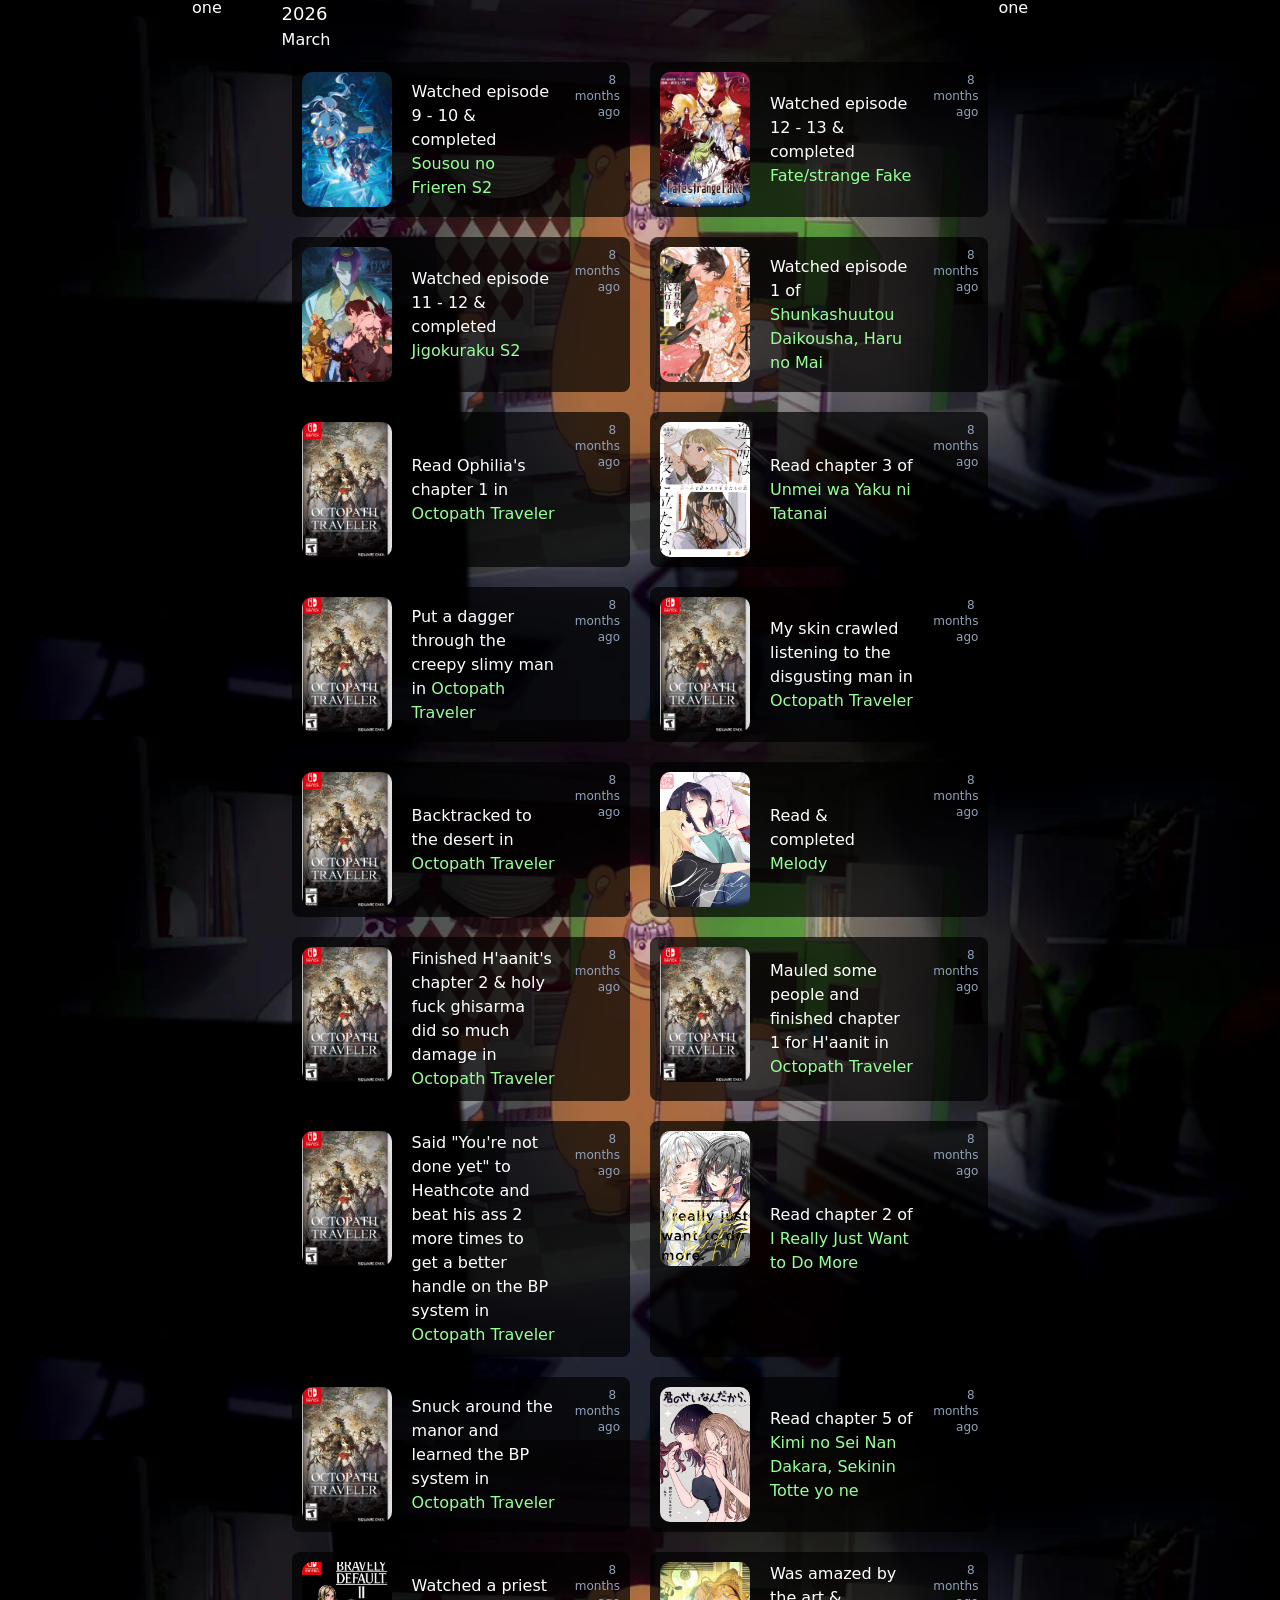
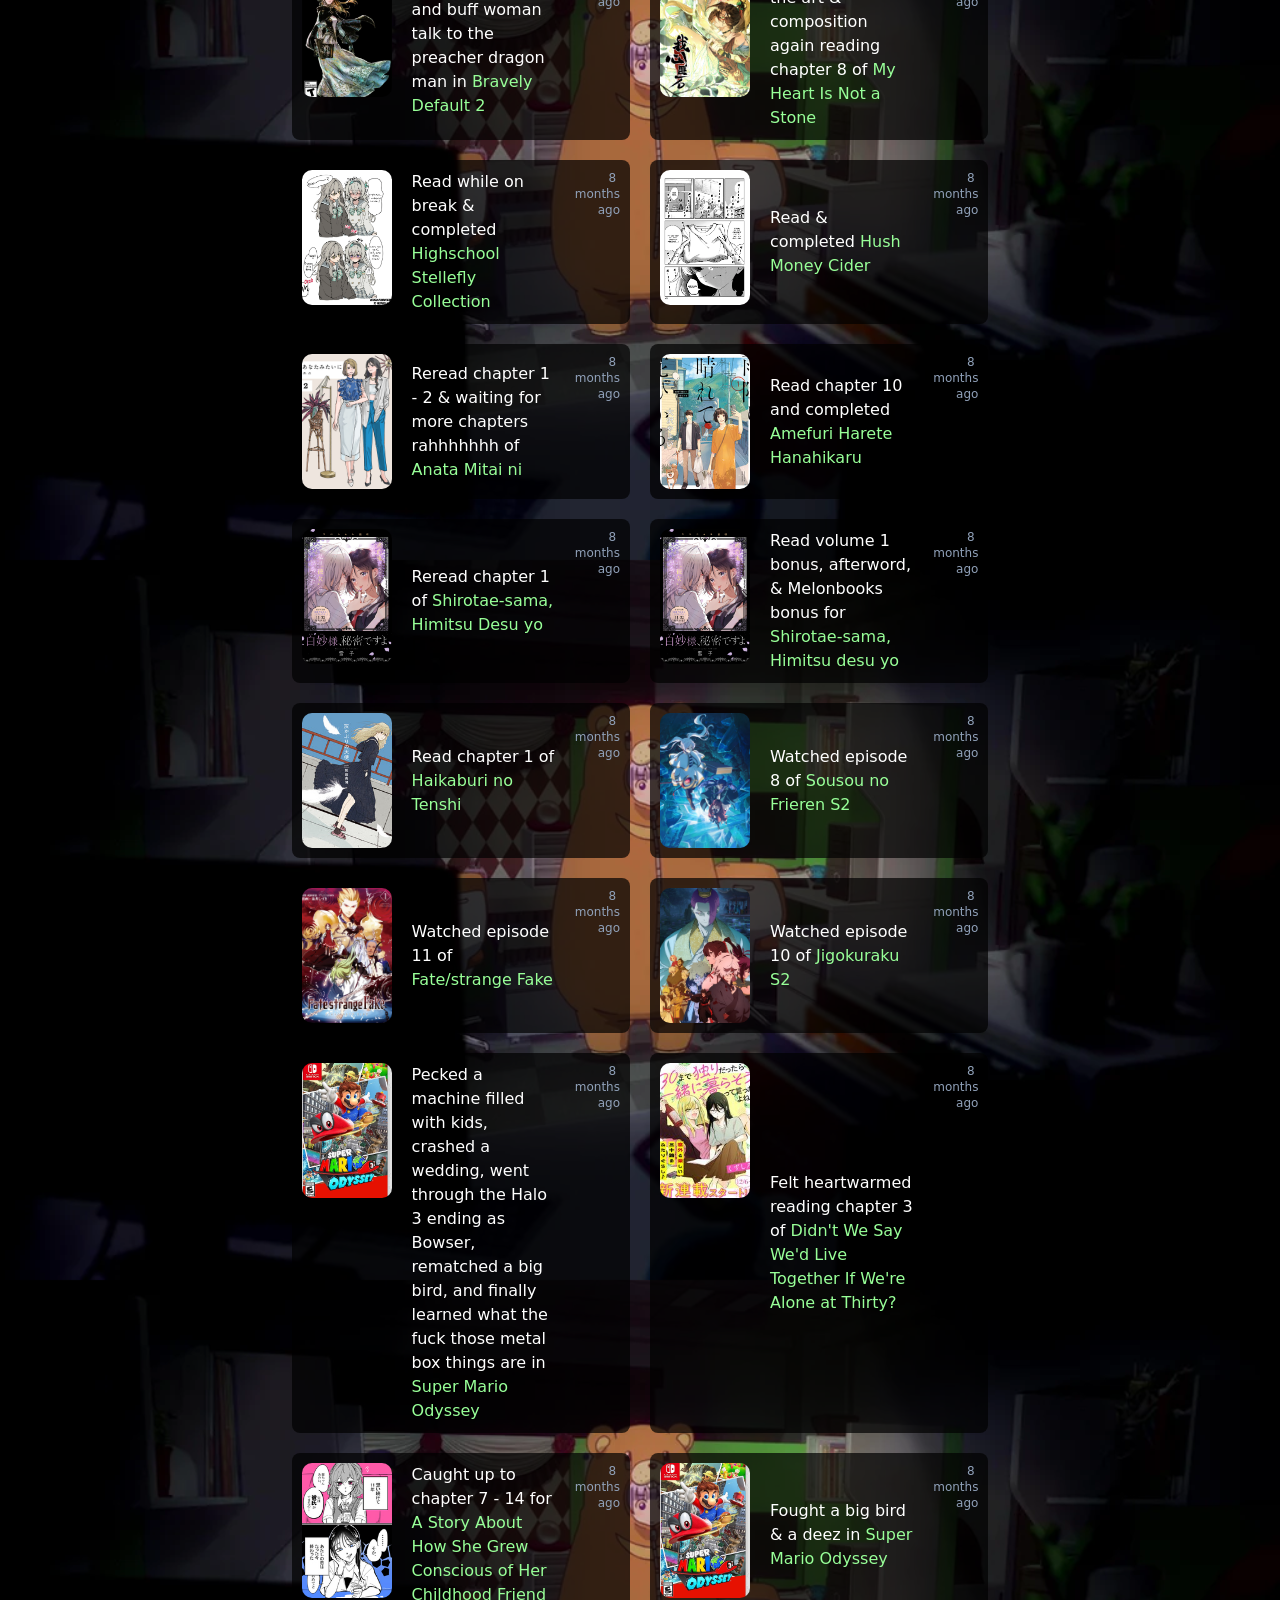
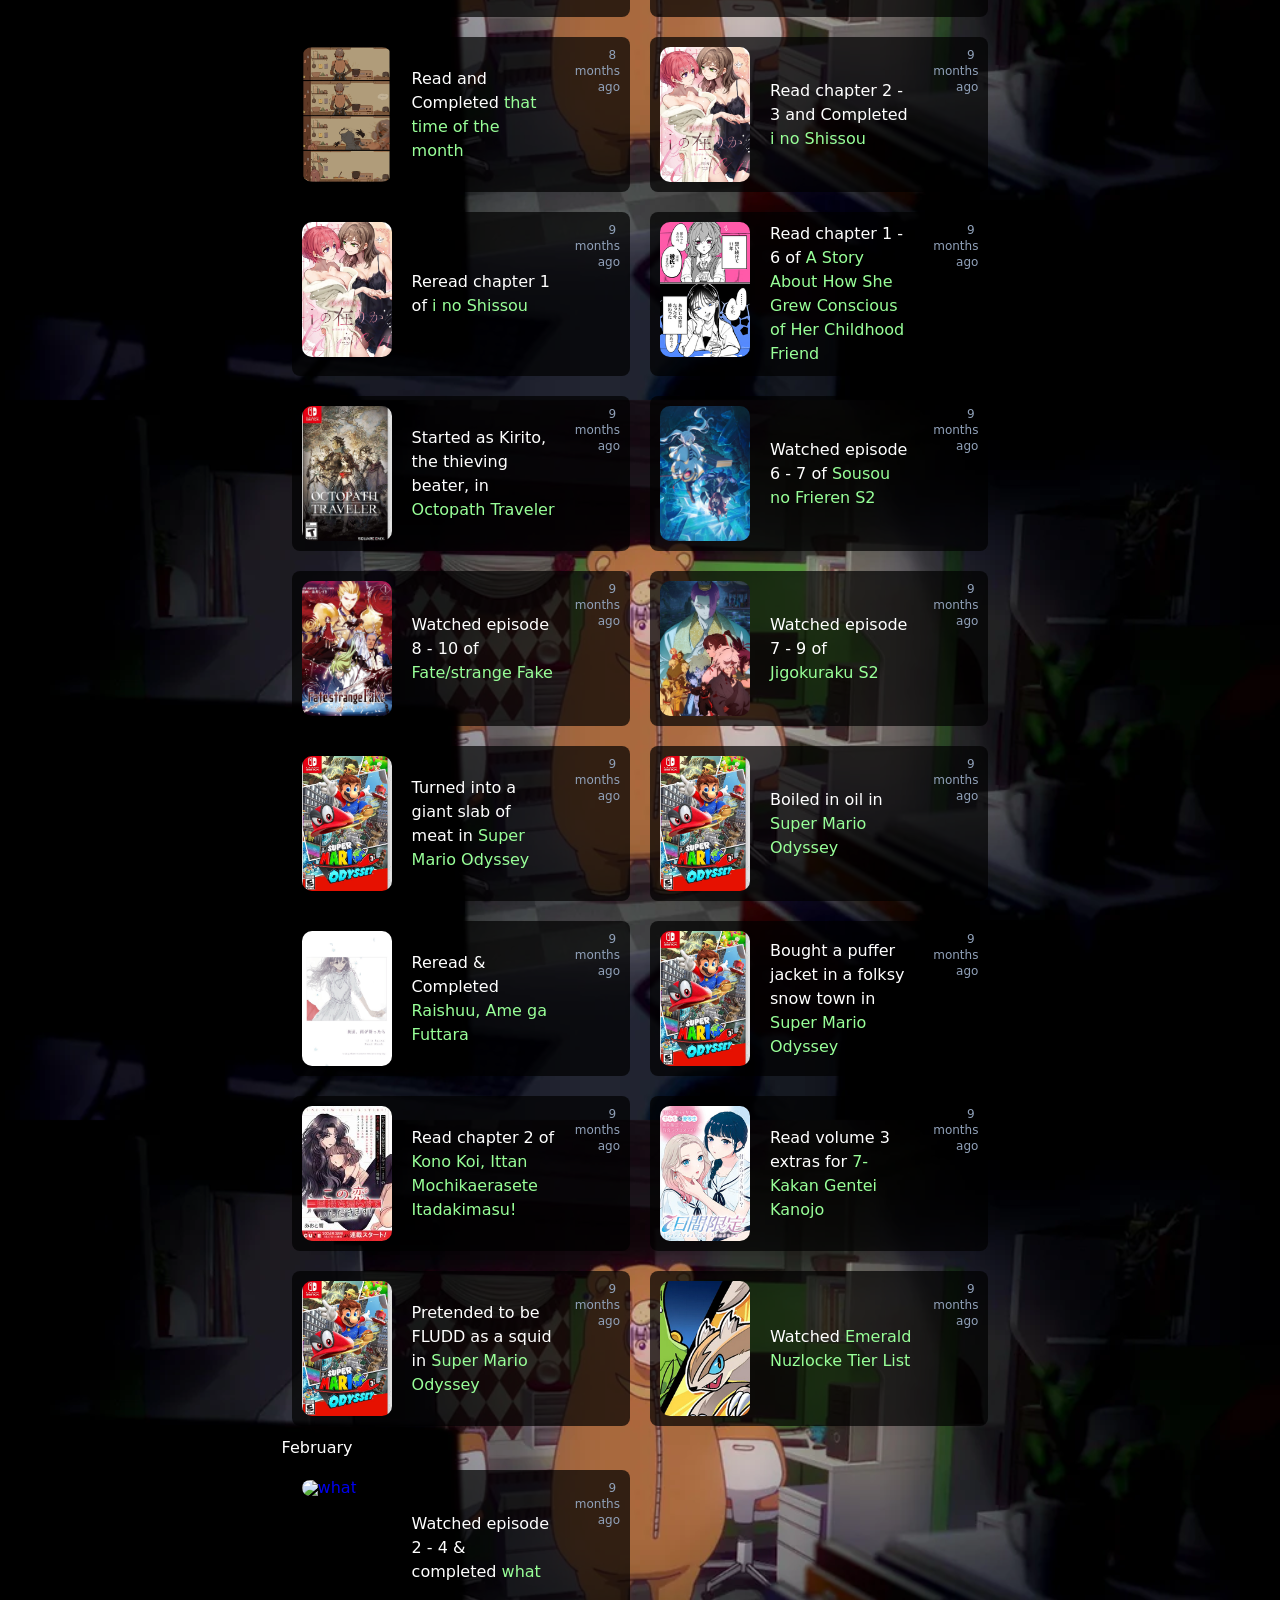
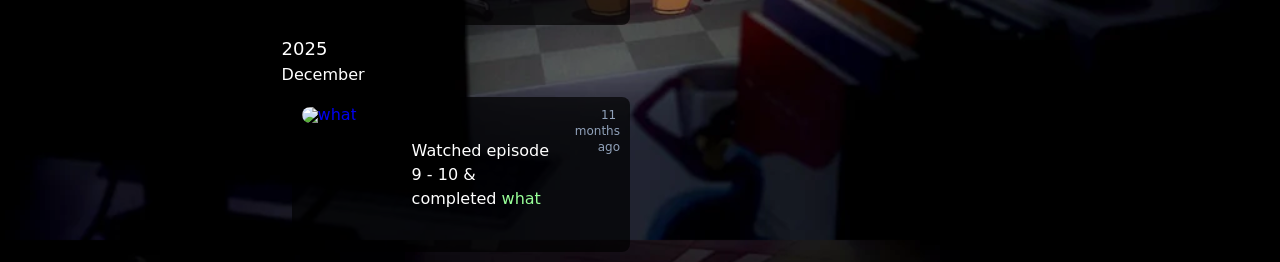
==== docs/index.html @ 353b8140 "feat: manifest data/index.json, programatically creates year & month boxes woot" ====
<!doctype html>
<html lang="en" class="scroll-smooth dark">
<head>
  <meta charset="UTF-8">
  <meta name="viewport" content="width=device-width, initial-scale=1">

  <link rel="stylesheet" href="https://cdnjs.cloudflare.com/ajax/libs/font-awesome/6.7.2/css/all.min.css">
  <link rel="preconnect" href="https://fonts.googleapis.com">
  <link rel="preconnect" href="https://fonts.gstatic.com" crossorigin>
  <link href="https://fonts.googleapis.com/css2?family=Inter:ital,opsz,wght@0,14..32,100..900;1,14..32,100..900&display=swap" rel="stylesheet">

  <!-- custom stylesheets -->
  <link rel="stylesheet" href="css/reset.css">
  <link rel="stylesheet" href="css/wind.css">

  <title>Media Activity</title>
  <link rel="icon" type="image/svg+xml" href="./assets/favico.svg">
</head>

<body class="w-full h-screen dark:bg-black dark:text-white">

  <!-- main app -->
  <div id="app" class="flex justify-center items-start mx-15pct">
    <div class="flex-1">
      one
    </div>

    <div id="activity" class="flex-8">
      <!-- <div id="2026-box"> -->
      <!--   <h1 class="text-lg">2026</h1> -->
      <!-- </div> -->
    </div>

    <div class="flex-1">
      one
    </div>
  </div> 

  <!-- custom js -->
  <script type="module" src="src/main.js"></script>
</body>
</html>
---- docs/css/wind.css ----
/* Tailwind font */
html, body {
	/* font-family: Inter, sans-serif; */
	font-family: Inter var,ui-sans-serif,system-ui,-apple-system,BlinkMacSystemFont,Segoe UI,Roboto,Helvetica Neue,Arial,Noto Sans,sans-serif,Apple Color Emoji,Segoe UI Emoji,Segoe UI Symbol,Noto Color Emoji;
	/* font-family: Roboto,-apple-system,BlinkMacSystemFont,Segoe UI,Oxygen,Ubuntu,Cantarell,Fira Sans,Droid Sans,Helvetica Neue,sans-serif; */
}

:root {
	/* thumbnail dimensions */
	--thumb-width:  90px;
	--thumb-height: calc(var(--thumb-width) * 1.5);

	/* translation variables from tailwind */
	--tw-translate-x: 0;
	--tw-translate-y: 0;
	--tw-rotate: 0;
	--tw-skew-x: 0;
	--tw-skew-y: 0;
	--tw-scale-x: 1;
	--tw-scale-y: 1;
}

body {
	/* background-image: url("../assets/sandbina.jpg"); */
	background-image: url("../assets/aobear.jpg");
	background-repeat: repeat-y;
	background-size: 100% auto;
}


/* -------------------------------------------------------------------------- */
/* Light Mode                                                                 */
/* -------------------------------------------------------------------------- */

/* height */
.h-screen { height: 100vh; }
.h-full { height: 100%; }
.h-2 { height: 20%; }

/* width */
.w-full { width: 100%; }
.w-1 { width: 10%; }

/* margin */
.m-5px { margin: 5px; }
.m-10px { margin: 10px; }

.mx-15pct { margin: 0 15vw; }
.mx-20pct { margin: 0 20vw; }
.my-10px { margin: 10px 0 10px 0; }
.ml-20pct { margin-left: 20vw; }
.mr-20pct { margin-right: 20vw; }

/* border */
.border-black { border: 1px solid black; }
.border-white { border: 1px solid white; }
.border-red { border: 1px solid red; }
.rounded-5 { border-radius: 12px; }

/* text size */
.text-xs { font-size: 0.75rem; line-height: calc(1 / 0.75); }
.text-sm { font-size: 0.875rem; line-height: calc(1.25 / 0.875); }
.text-md { font-size: 1rem; line-height: calc(1.5 / 1); }
.text-lg { font-size: 1.125rem; line-height: calc(1.75 / 1.125); }

/* text color */
a.text-mint { color: #98FF98; }

/* .text-slate-300 { color: oklch(86.9% 0.022 252.894); } */
.text-slate-400 { color: oklch(70.4% 0.04 256.788); }
/* .text-slate-500 { color: oklch(55.4% 0.046 257.417); } */


.text-right { text-align: right; }

.whitespace-nowrap { white-space: nowrap; }
.whitespace-break-spaces { white-space: break-spaces; }

/* display */
.block { display: block; }

/* flexbox */
.flex { display: flex; }

.justify-center { justify-content: center; }

.items-center { align-items: center; }
.items-start { align-items: start; }

/* flex item */
.flex-1 { flex: 1 1 0% }
.flex-8 { flex: 8 1 0% }
.flex-10 { flex: 10 1 0% }
.flex-25 { flex: 25 1 0% }
.flex-15 { flex: 15 1 0%; }
.flex-70 { flex: 70 1 0%; }

.shrink-0 { flex-shrink: 0; }

/* grid */
.grid { display: grid; }
.grid-cols-1 { grid-template-columns: repeat(1, minmax(0, 1fr)); }

/* object fit */
.object-contain { object-fit: contain; }
.object-cover { object-fit: cover; }
.object-fill { object-fit: fill; }
.object-none { object-fit: none; }
.object-scale-down { object-fit: scale-down; }

/* overflow-wrap */
.wrap-anywhere { overflow-wrap: anywhere; }

/* component thumbnail */
.thumbnail {
	width:  var(--thumb-width);
	height: var(--thumb-height);
	margin: 10px;
	flex: 0 0 var(--thumb-width);
}

.thumbnail img {
	border-radius: 10px;
}


.bg-dim {
	background: rgba(0, 0, 0, 0.7);
	border-radius: 8px;
}


/* -------------------------------------------------------------------------- */
/* Dark Mode                                                                  */
/* -------------------------------------------------------------------------- */

/* background */
.dark\:bg-black { background-color: black; }
.dark\:bg-gray { background-color: gray; }

.dark\:text-white { color: white; }
.dark\:text-mint { color: #98FF98; }


/* gradients */
:root {
	--gradient-from: transparent;
	--gradient-via:  transparent;
	--gradient-to:   transparent;
}

.gradient-r  { background-image: linear-gradient(to right, var(--gradient-from), var(--gradient-via), var(--gradient-to)); }
.gradient-br { background-image: linear-gradient(to bottom right, var(--gradient-from), var(--gradient-via), var(--gradient-to)); }
.gradient-tr { background-image: linear-gradient(to top right, var(--gradient-from), var(--gradient-via), var(--gradient-to)); }
.gradient-l  { background-image: linear-gradient(to left, var(--gradient-from), var(--gradient-via), var(--gradient-to)); }
.gradient-bl { background-image: linear-gradient(to bottom left, var(--gradient-from), var(--gradient-via), var(--gradient-to)); }
.gradient-tl { background-image: linear-gradient(to top left, var(--gradient-from), var(--gradient-via), var(--gradient-to)); }

.gradient-primary   { --gradient-from: #3b82f6; }
.gradient-secondary { --gradient-via:  #7928ca; }
.gradient-accent    { --gradient-to:   #79ffe1; }



.overlay {
	position: absolute;
	inset: 0;
	background: rgba(0,0,0,0.5);
}


:root {

}

.hover\:-translate-y-1:hover {
	--tw-translate-y: -0.5rem;
	transform: translate(
		var(--tw-translate-x),
		var(--tw-translate-y)
	)
	rotate(
		var(--tw-rotate)
	)
	skewX(
		var(--tw-skew-x)
	)
	skewY(
		var(--tw-skew-y)
	)
	scaleX(
		var(--tw-scale-x)
	)
	scaleY(
		var(--tw-scale-y)
	);
}

.duration-200 {
	transition-duration: 200ms;
}



/* -------------------------------------------------------------------------- */
/* Responsive Design                                                          */
/* -------------------------------------------------------------------------- */
@media (min-width: 768px) {
	.md\:grid-cols-2 { grid-template-columns: repeat(2, minmax(0, 1fr)); }
}

@media (min-width: 1024px) {
	.lg\:grid-cols-2 { grid-template-columns: repeat(2, minmax(0, 1fr)); }
}
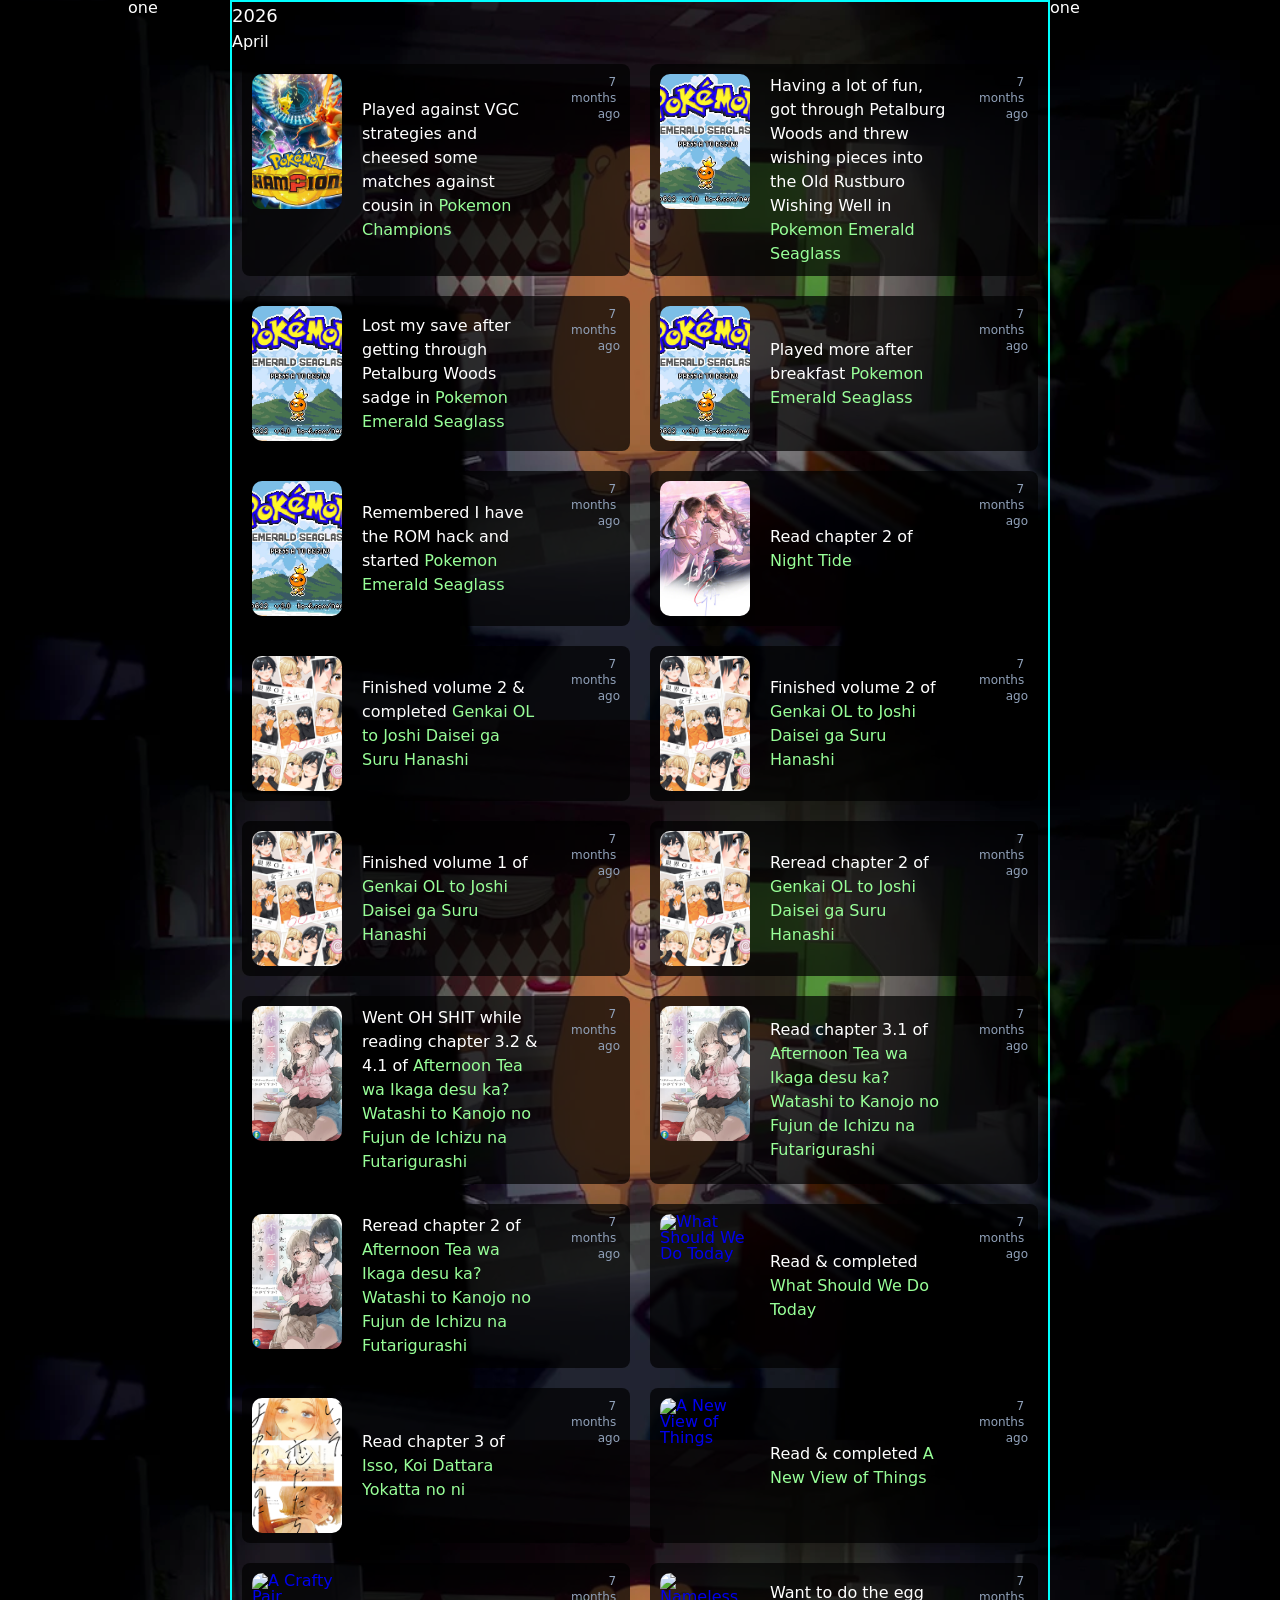
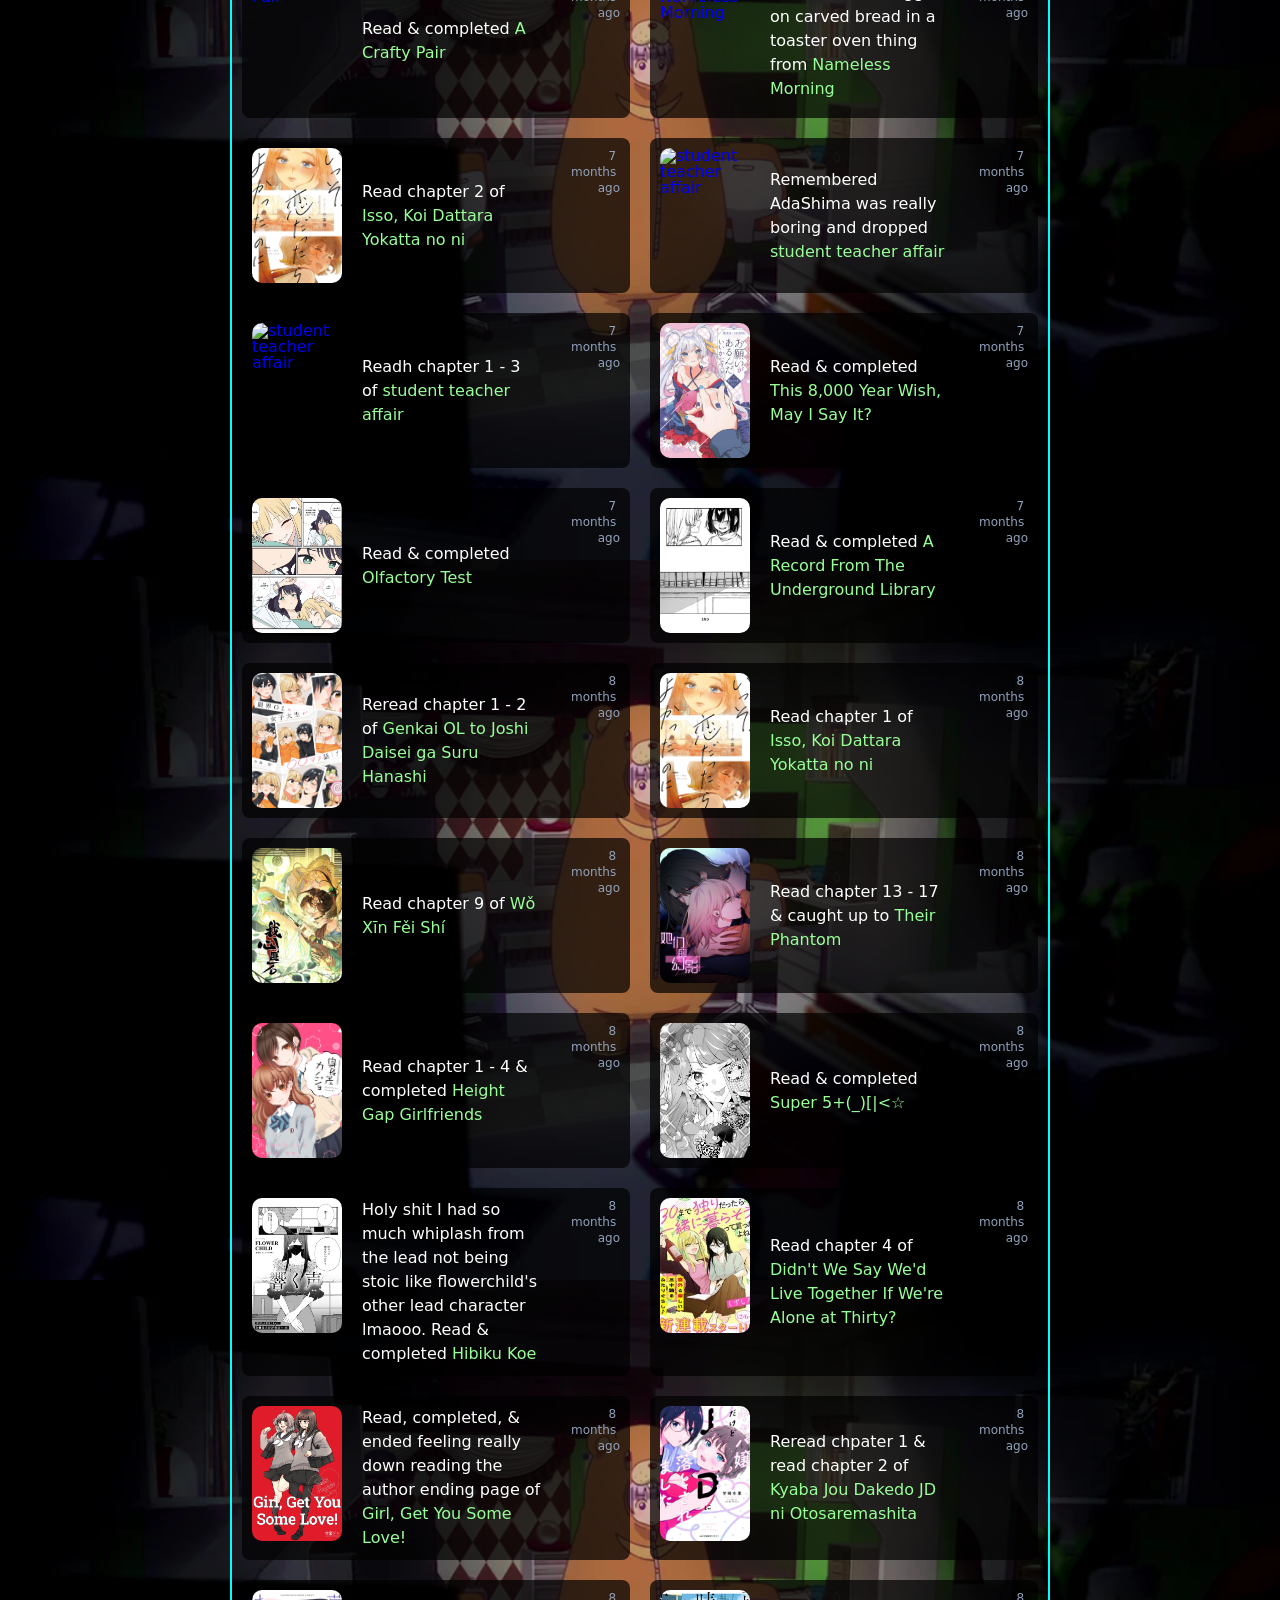
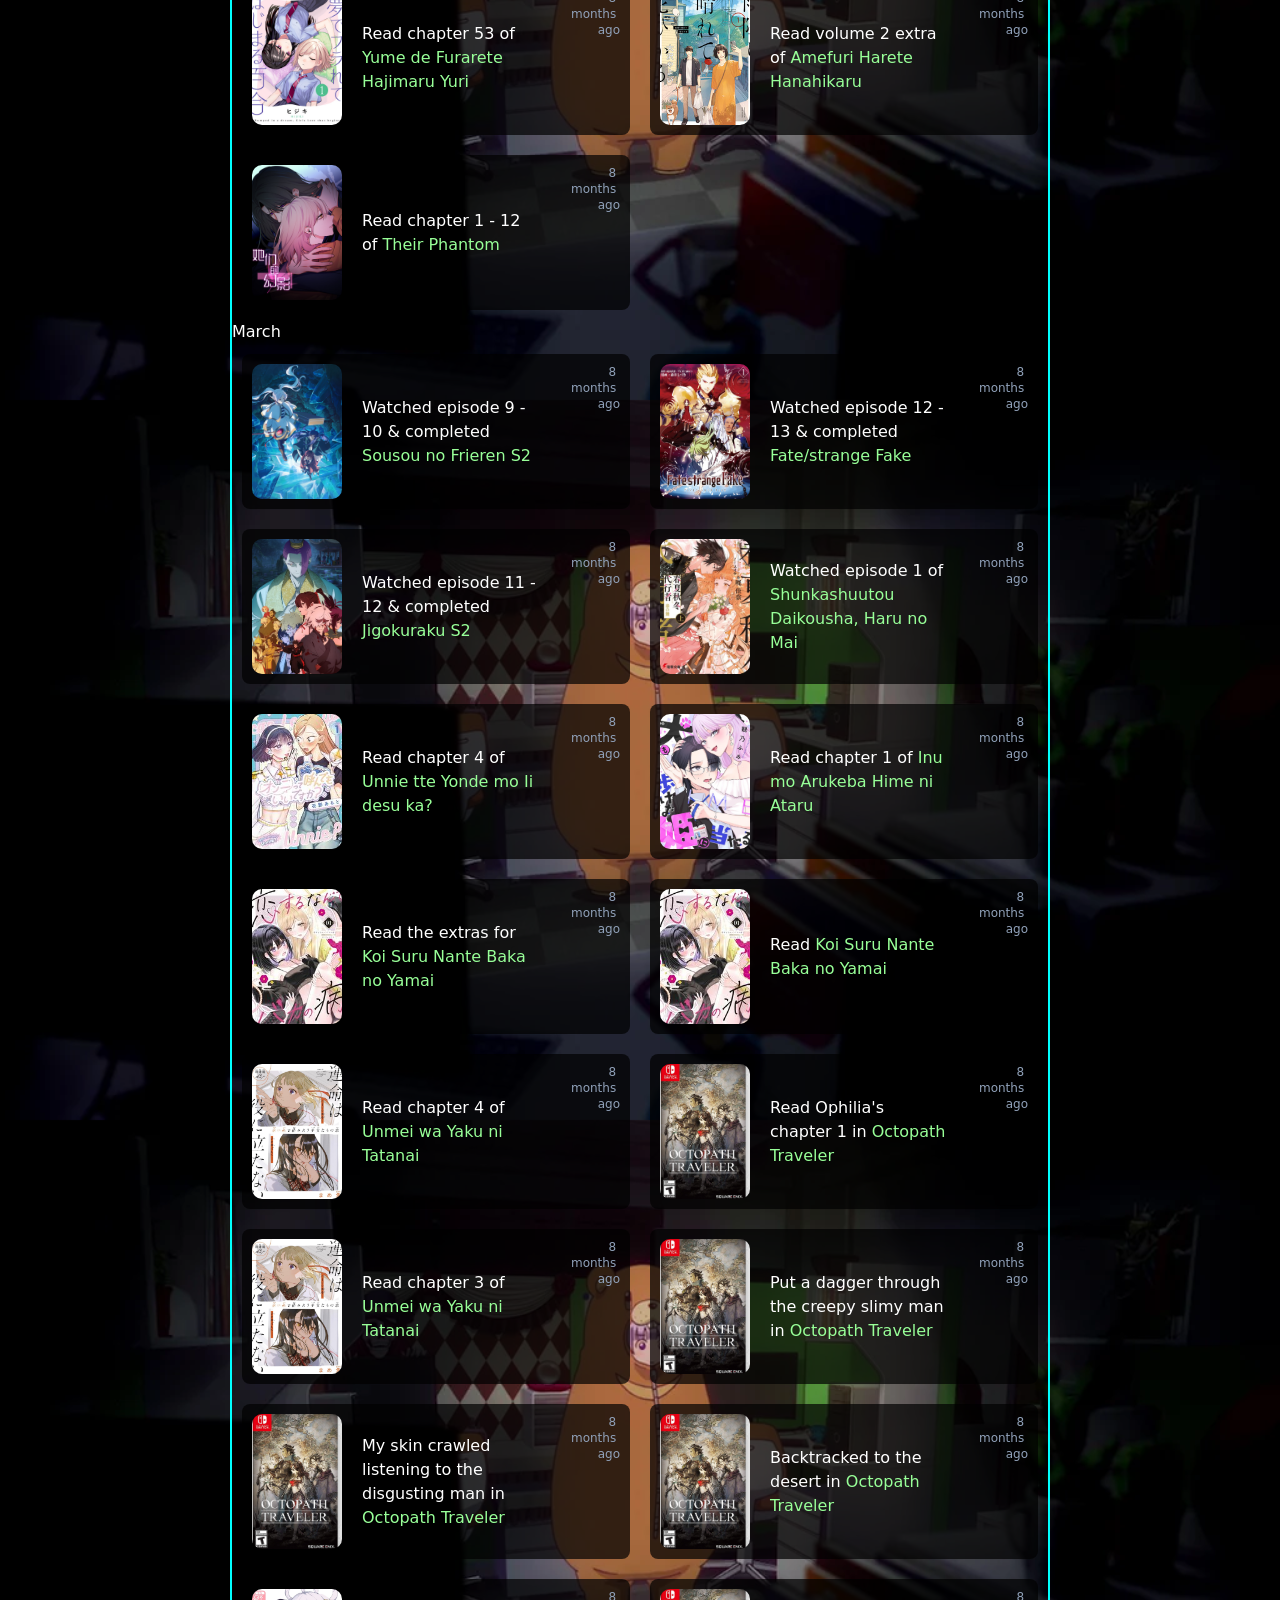
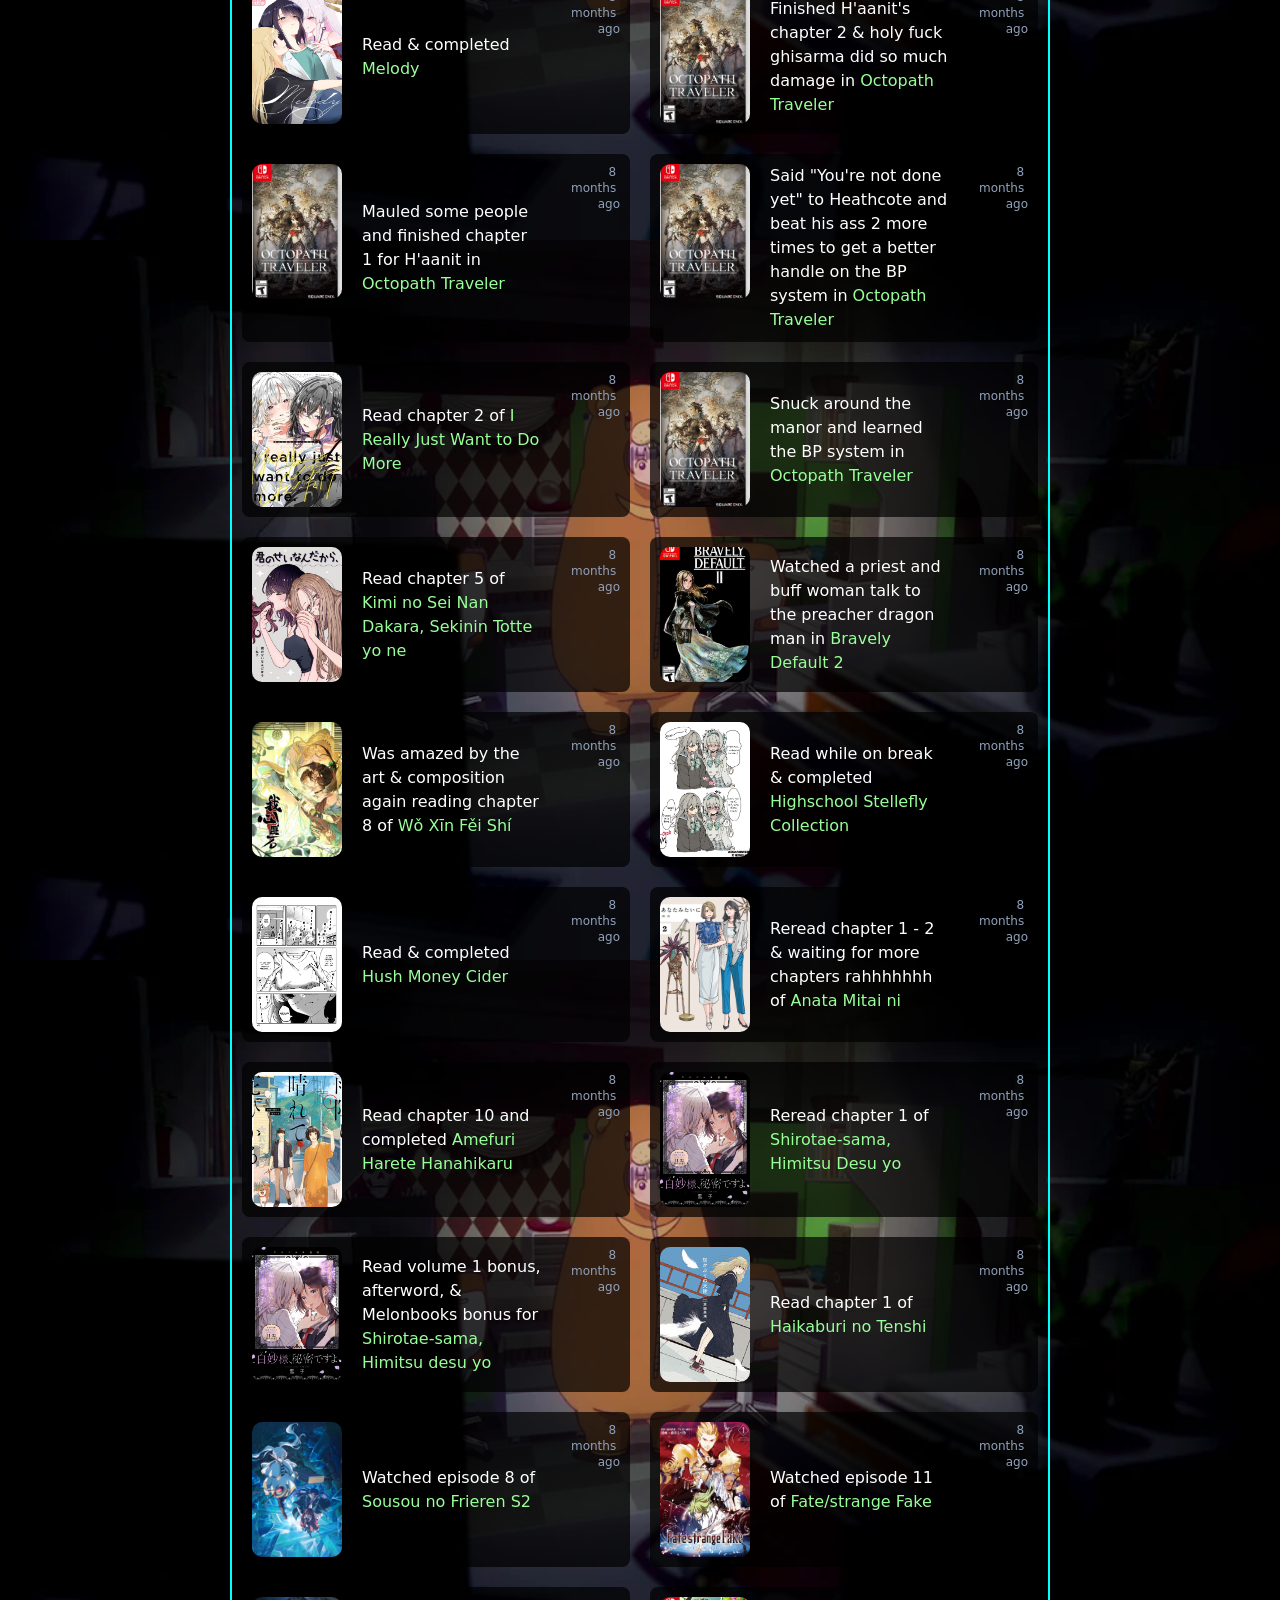
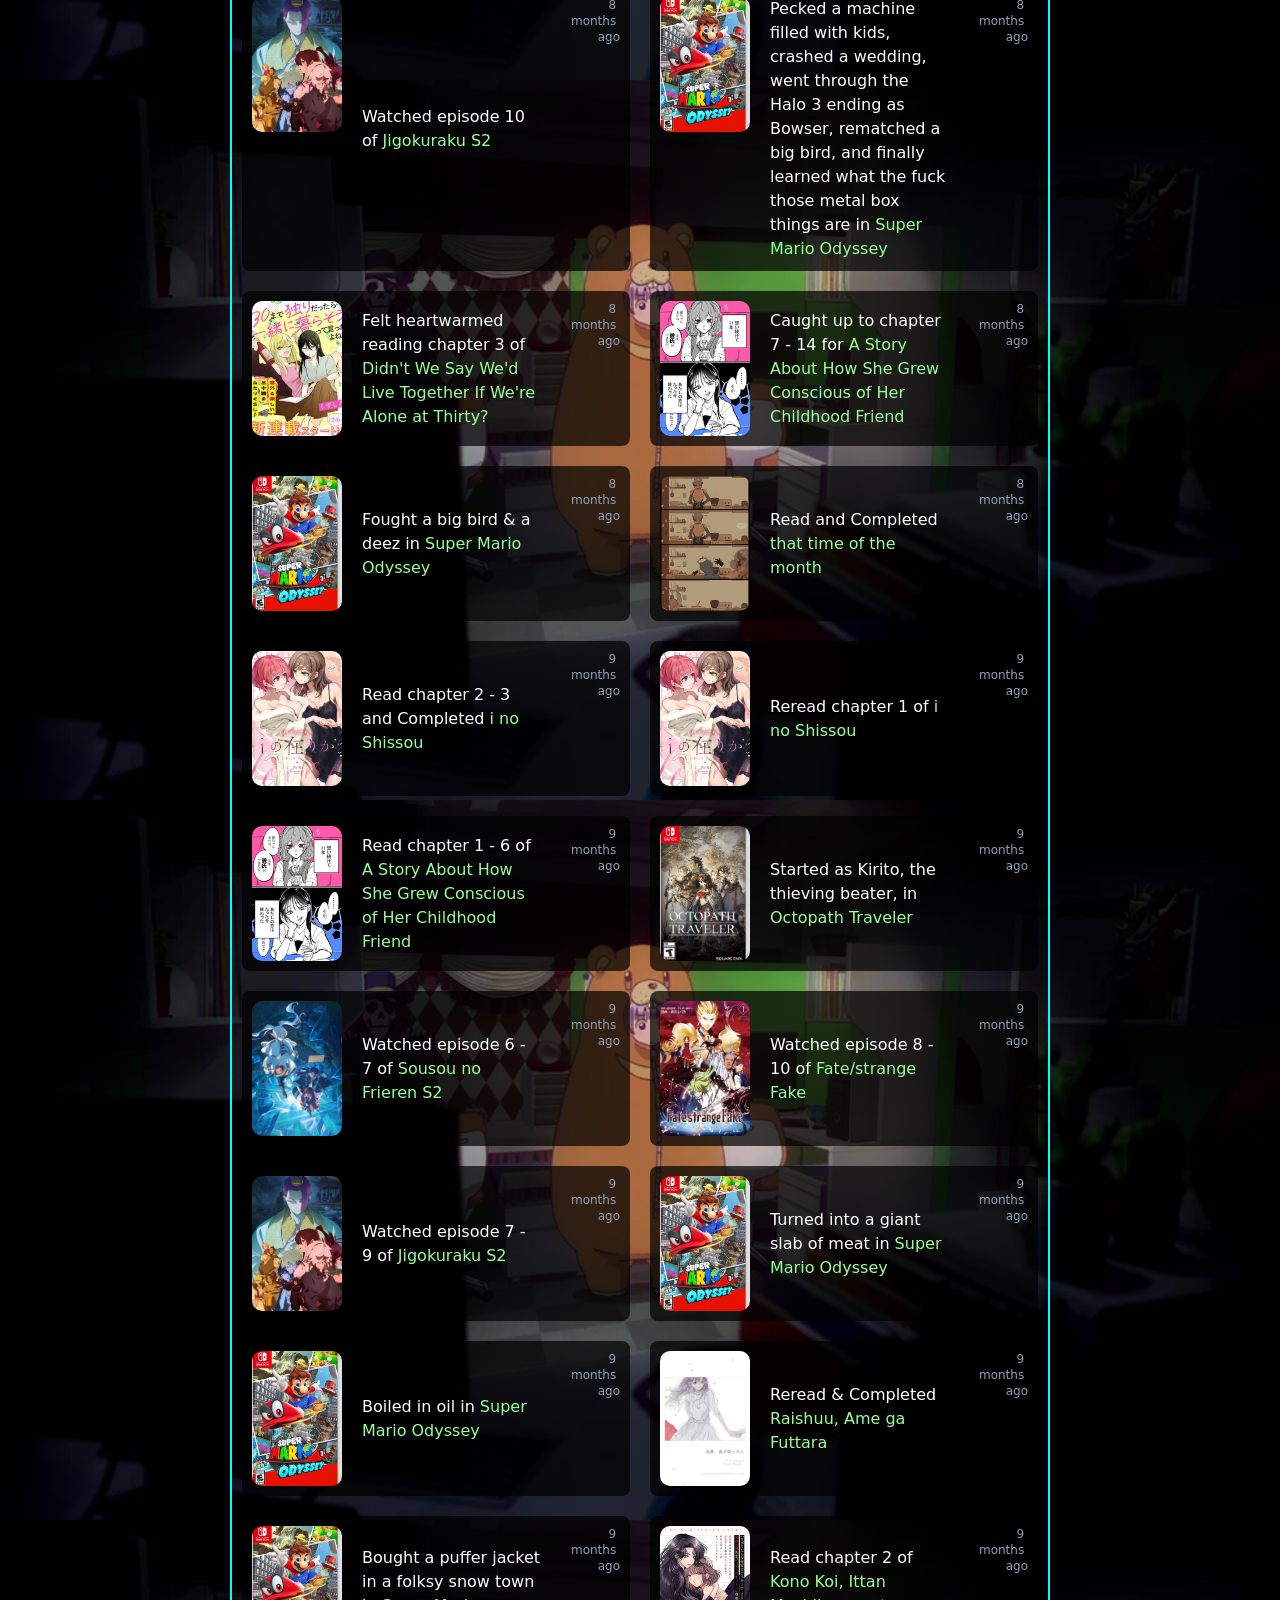
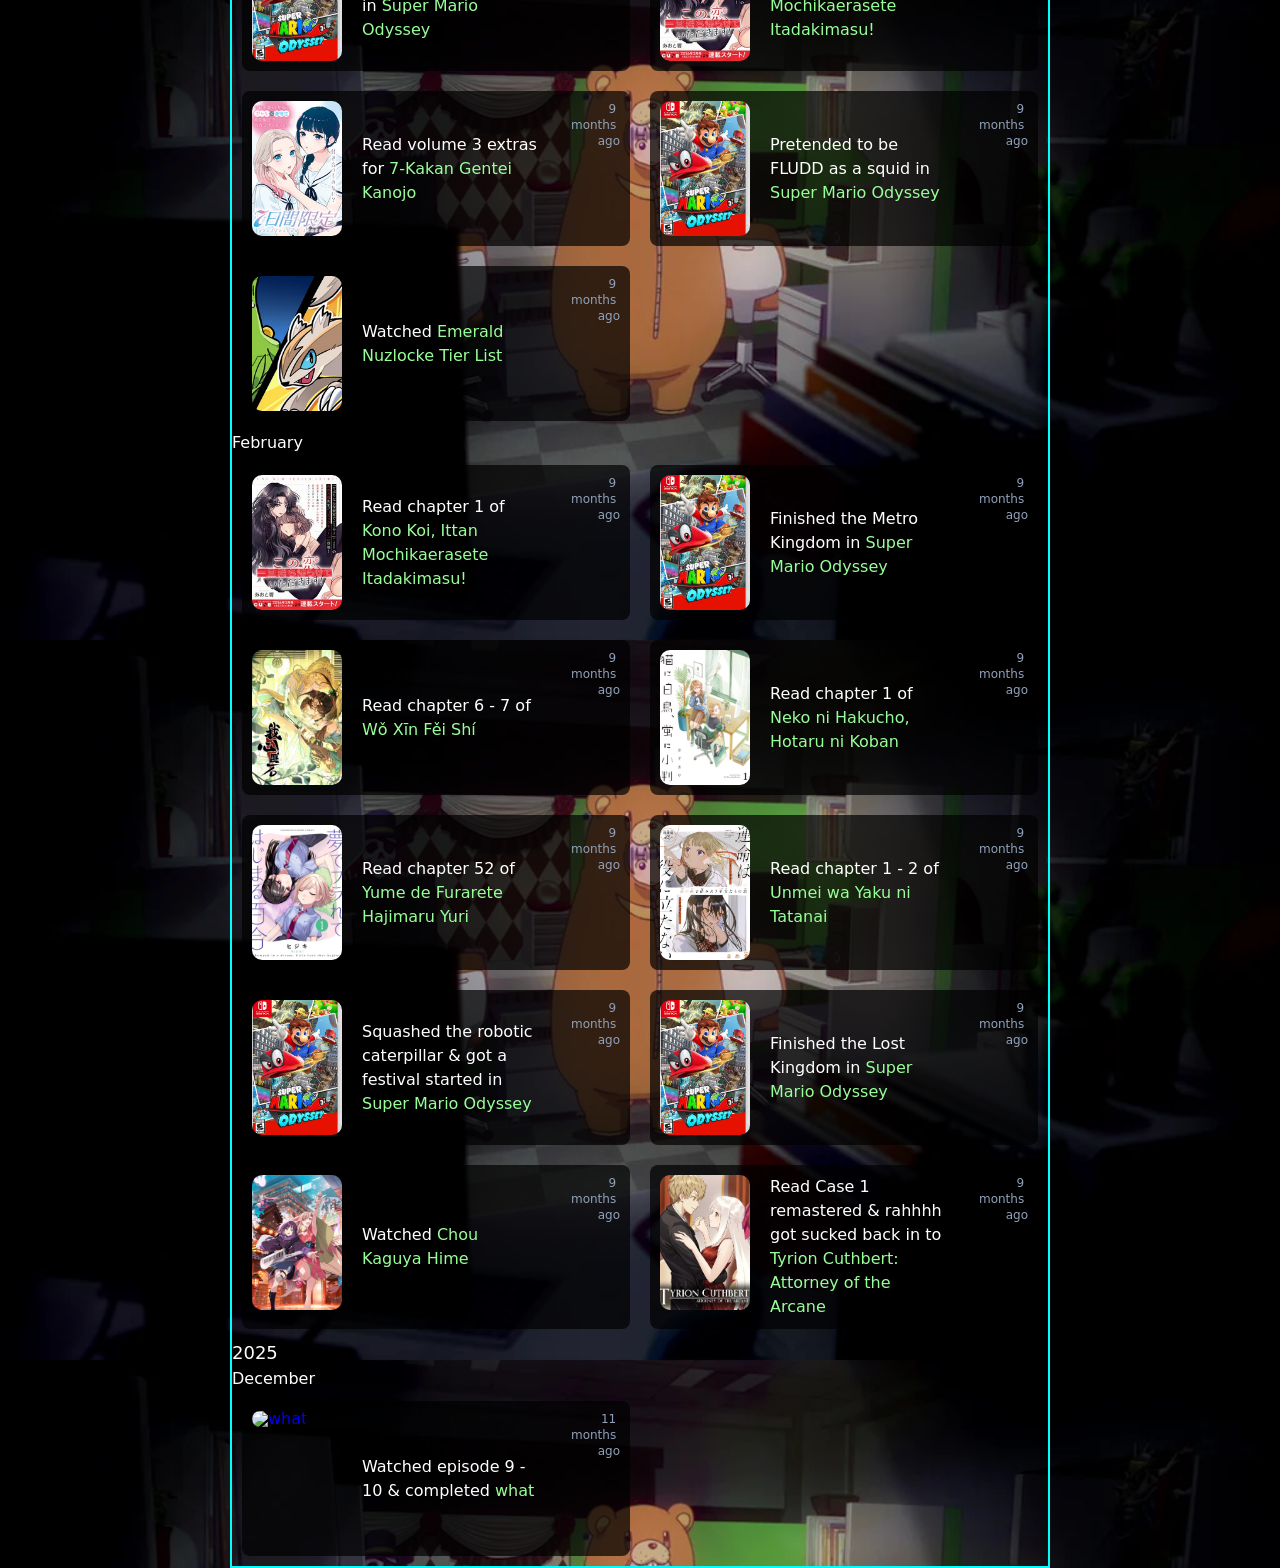
==== commit da3d2808: "feat: sm utility classes, attempting responsive design for mobile" ====
--- a/docs/index.html
+++ b/docs/index.html
@@ -18,20 +18,15 @@
 </head>
 
 <body class="w-full h-screen dark:bg-black dark:text-white">
-
   <!-- main app -->
-  <div id="app" class="flex justify-center items-start mx-15pct">
-    <div class="flex-1">
+  <div id="app" class="flex justify-center items-start mx-3pct sm:mx-10pct">
+    <div class="hidden sm:block flex-1">
       one
     </div>
 
-    <div id="activity" class="flex-8">
-      <!-- <div id="2026-box"> -->
-      <!--   <h1 class="text-lg">2026</h1> -->
-      <!-- </div> -->
-    </div>
+    <div id="activity" class="flex-8 sm:border-red md:border-cyan"></div>
 
-    <div class="flex-1">
+    <div class="hidden sm:block flex-1">
       one
     </div>
   </div> 
--- a/docs/css/wind.css
+++ b/docs/css/wind.css
@@ -45,6 +45,7 @@
 .m-5px { margin: 5px; }
 .m-10px { margin: 10px; }
 
+.mx-3pct { margin: 0 3vw; }
 .mx-15pct { margin: 0 15vw; }
 .mx-20pct { margin: 0 20vw; }
 .my-10px { margin: 10px 0 10px 0; }
@@ -201,14 +202,27 @@
 }
 
 
+.hidden { display: none; }
+.block  { display: block; }
 
 /* -------------------------------------------------------------------------- */
 /* Responsive Design                                                          */
 /* -------------------------------------------------------------------------- */
+
+@media (min-width: 640px) {
+	.sm\:block { display: block; }
+	.sm\:mx-10pct { margin: 0 10vw; }
+	.sm\:border-red { border: 2px solid red; }
+}
+
 @media (min-width: 768px) {
+	.md\:block { diplay: block; }
+	.md\:mx-15pct { margin: 0 15vw; }
+	.md\:border-cyan { border: 2px solid cyan; }
 	.md\:grid-cols-2 { grid-template-columns: repeat(2, minmax(0, 1fr)); }
 }
 
 @media (min-width: 1024px) {
 	.lg\:grid-cols-2 { grid-template-columns: repeat(2, minmax(0, 1fr)); }
 }
+
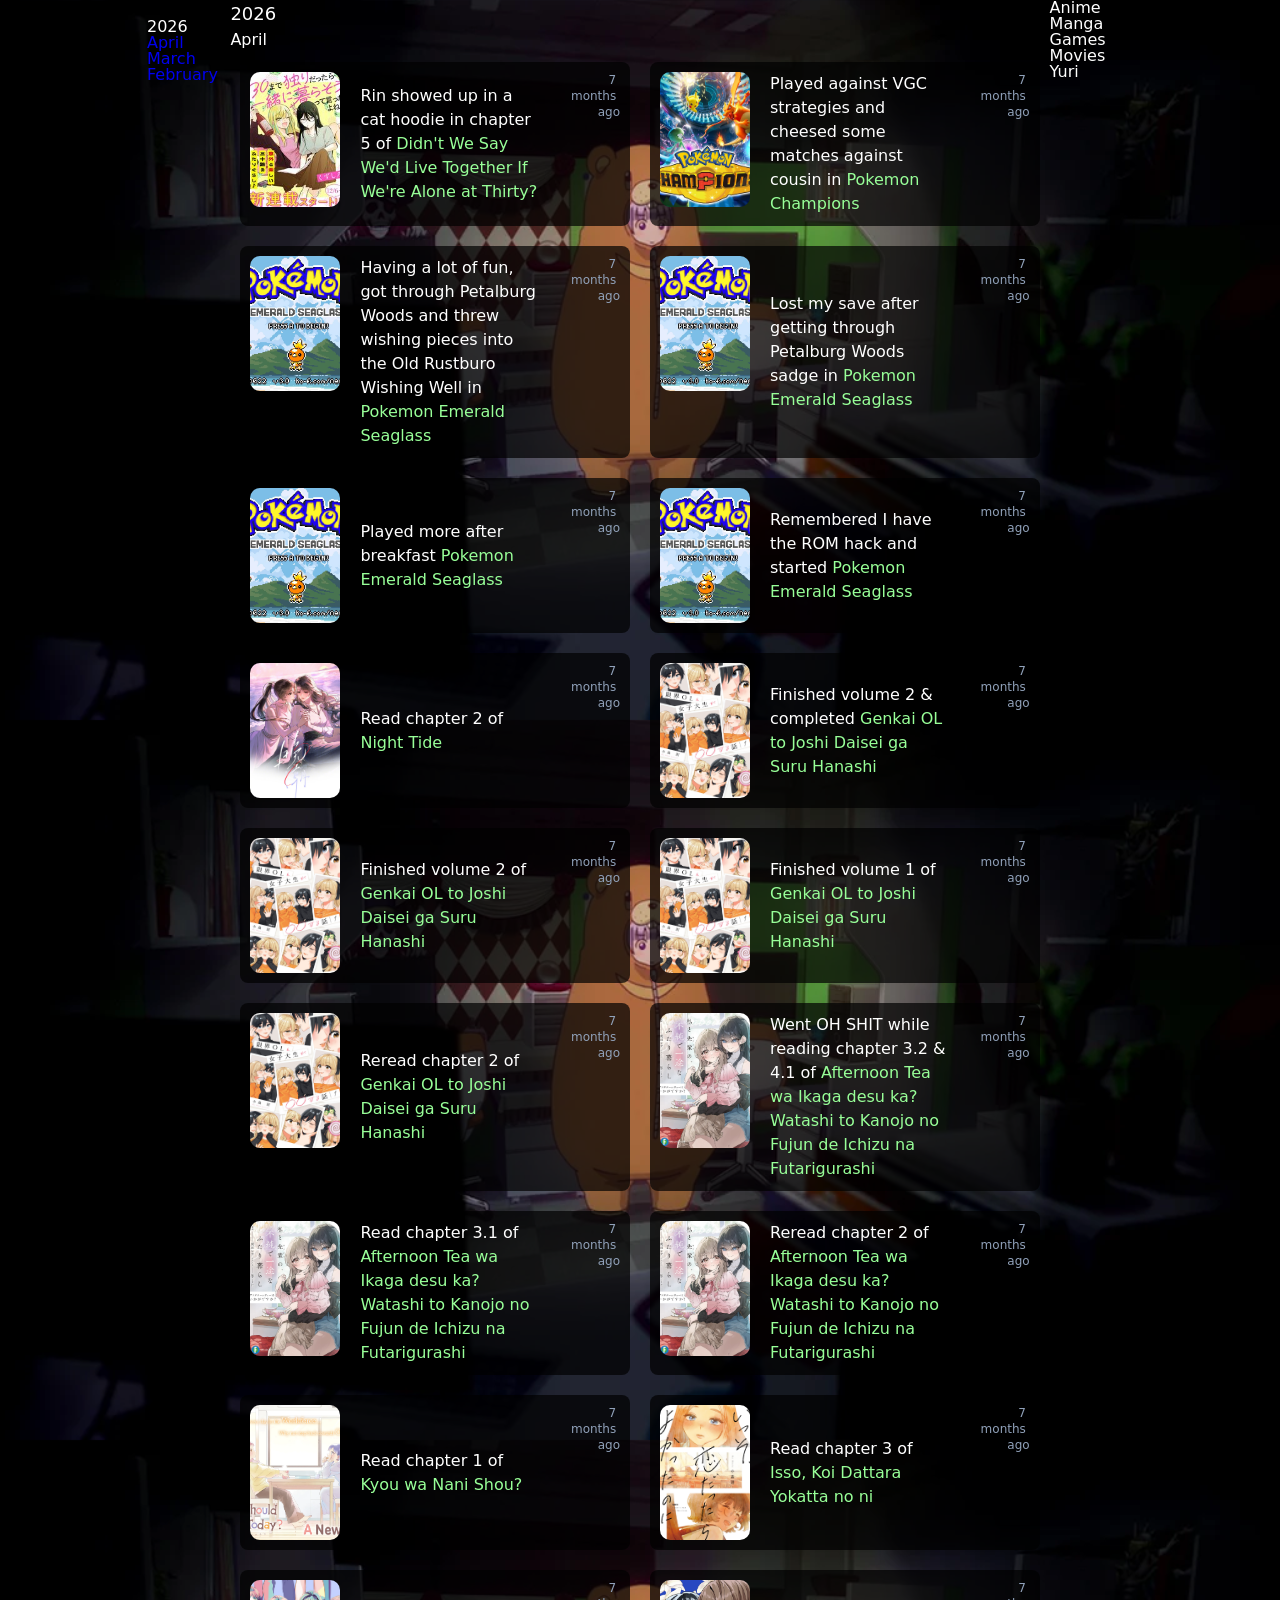
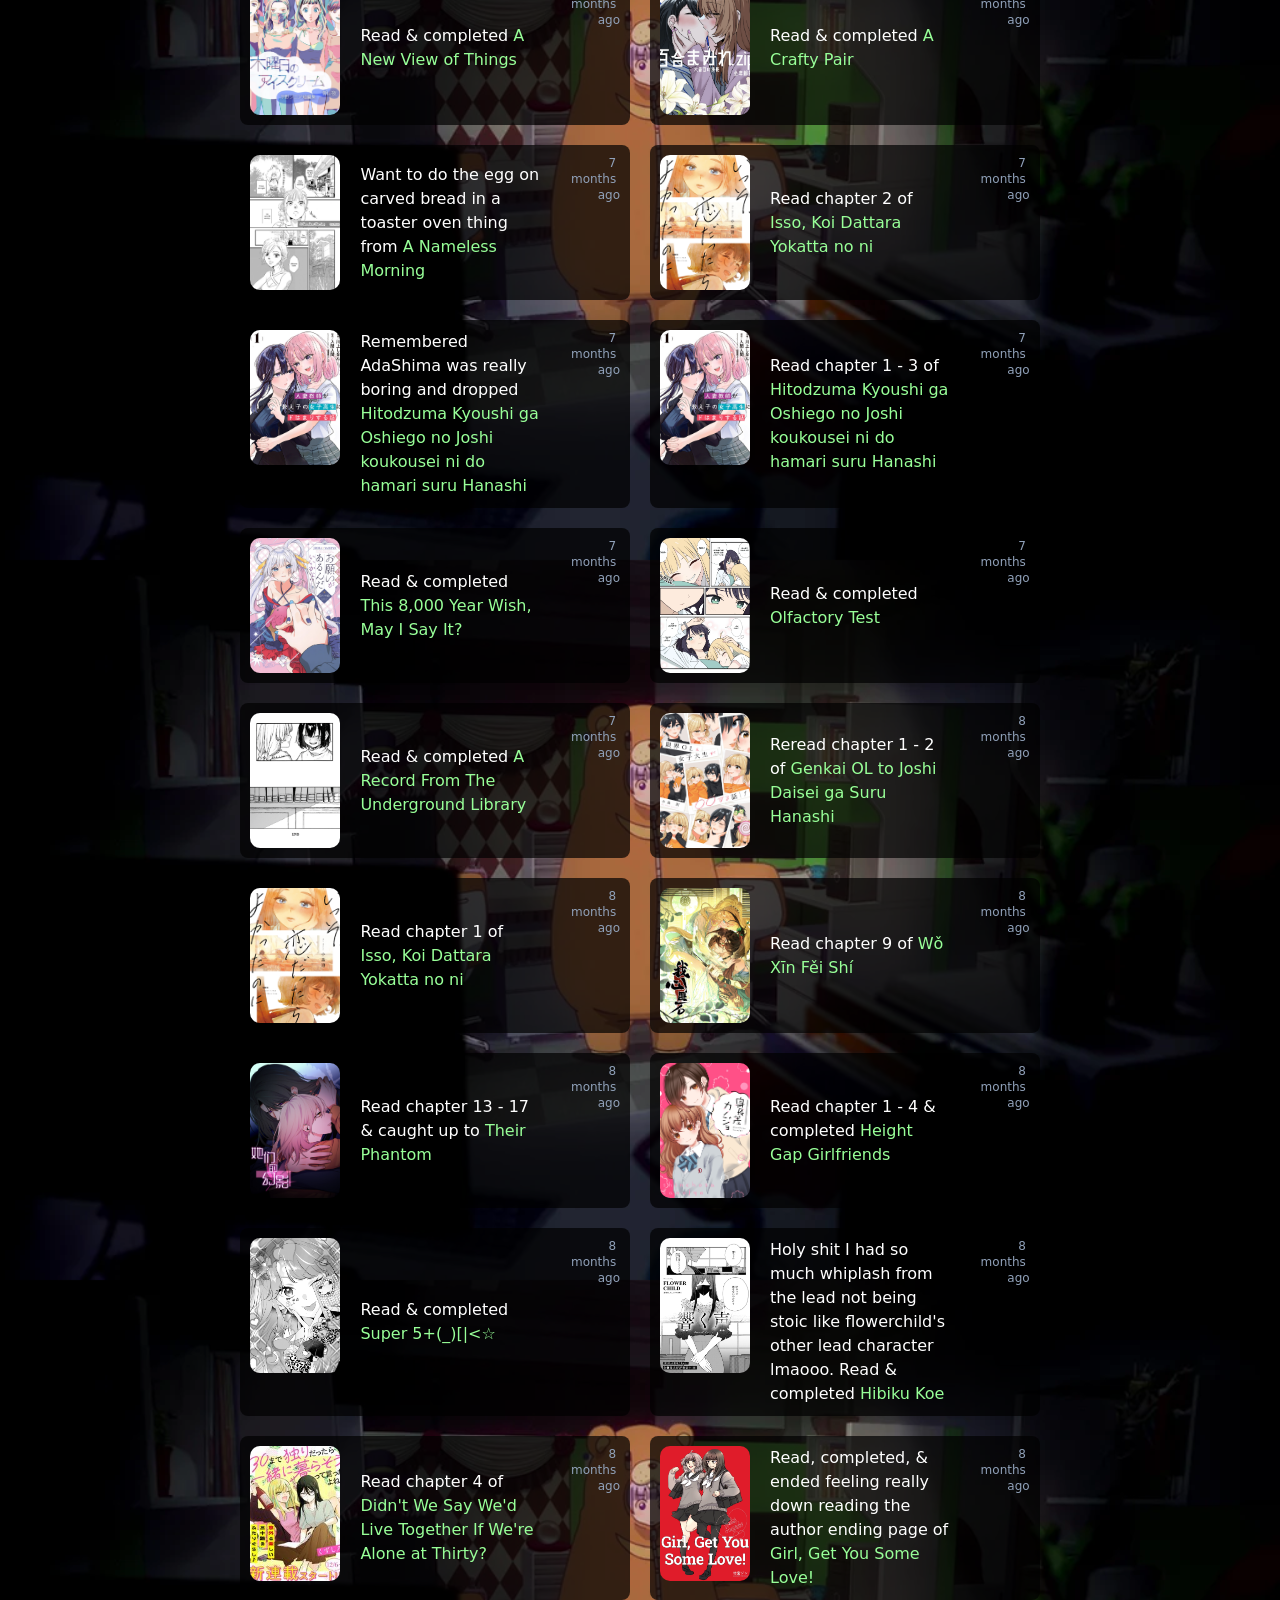
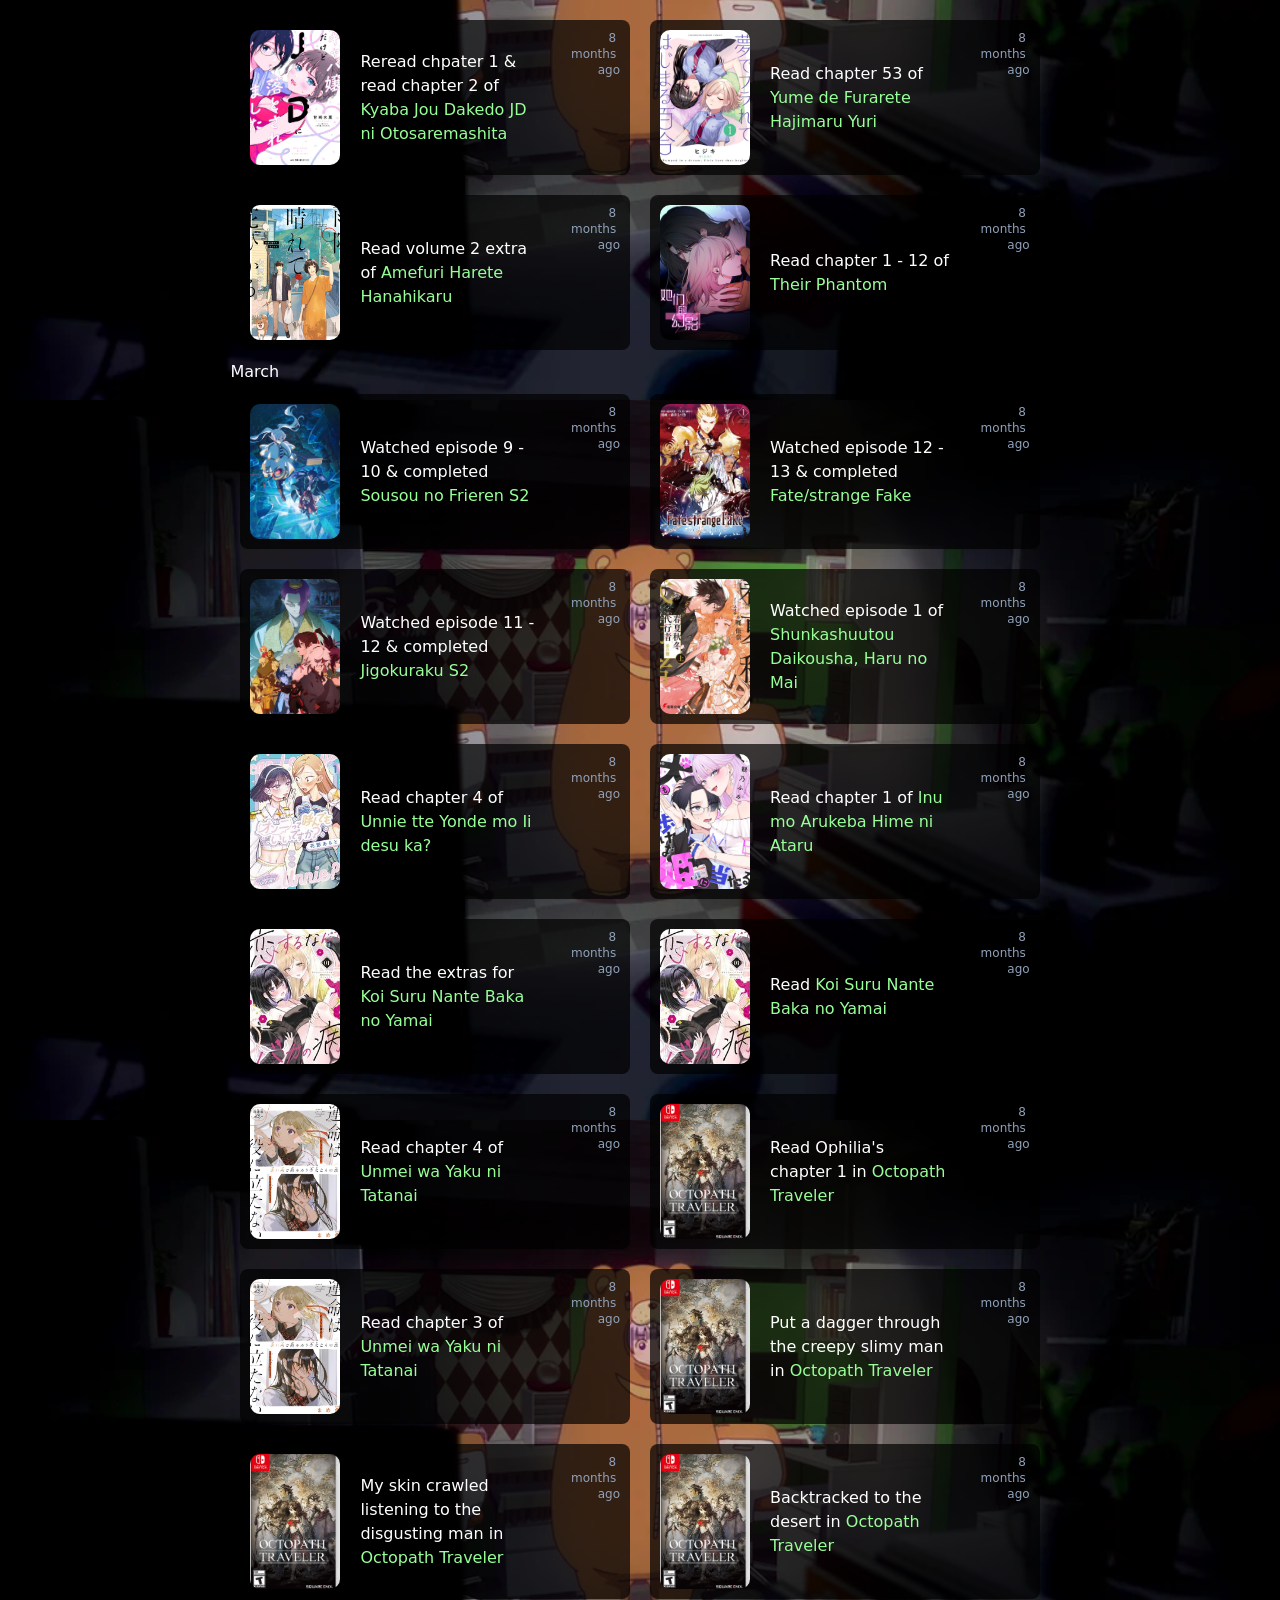
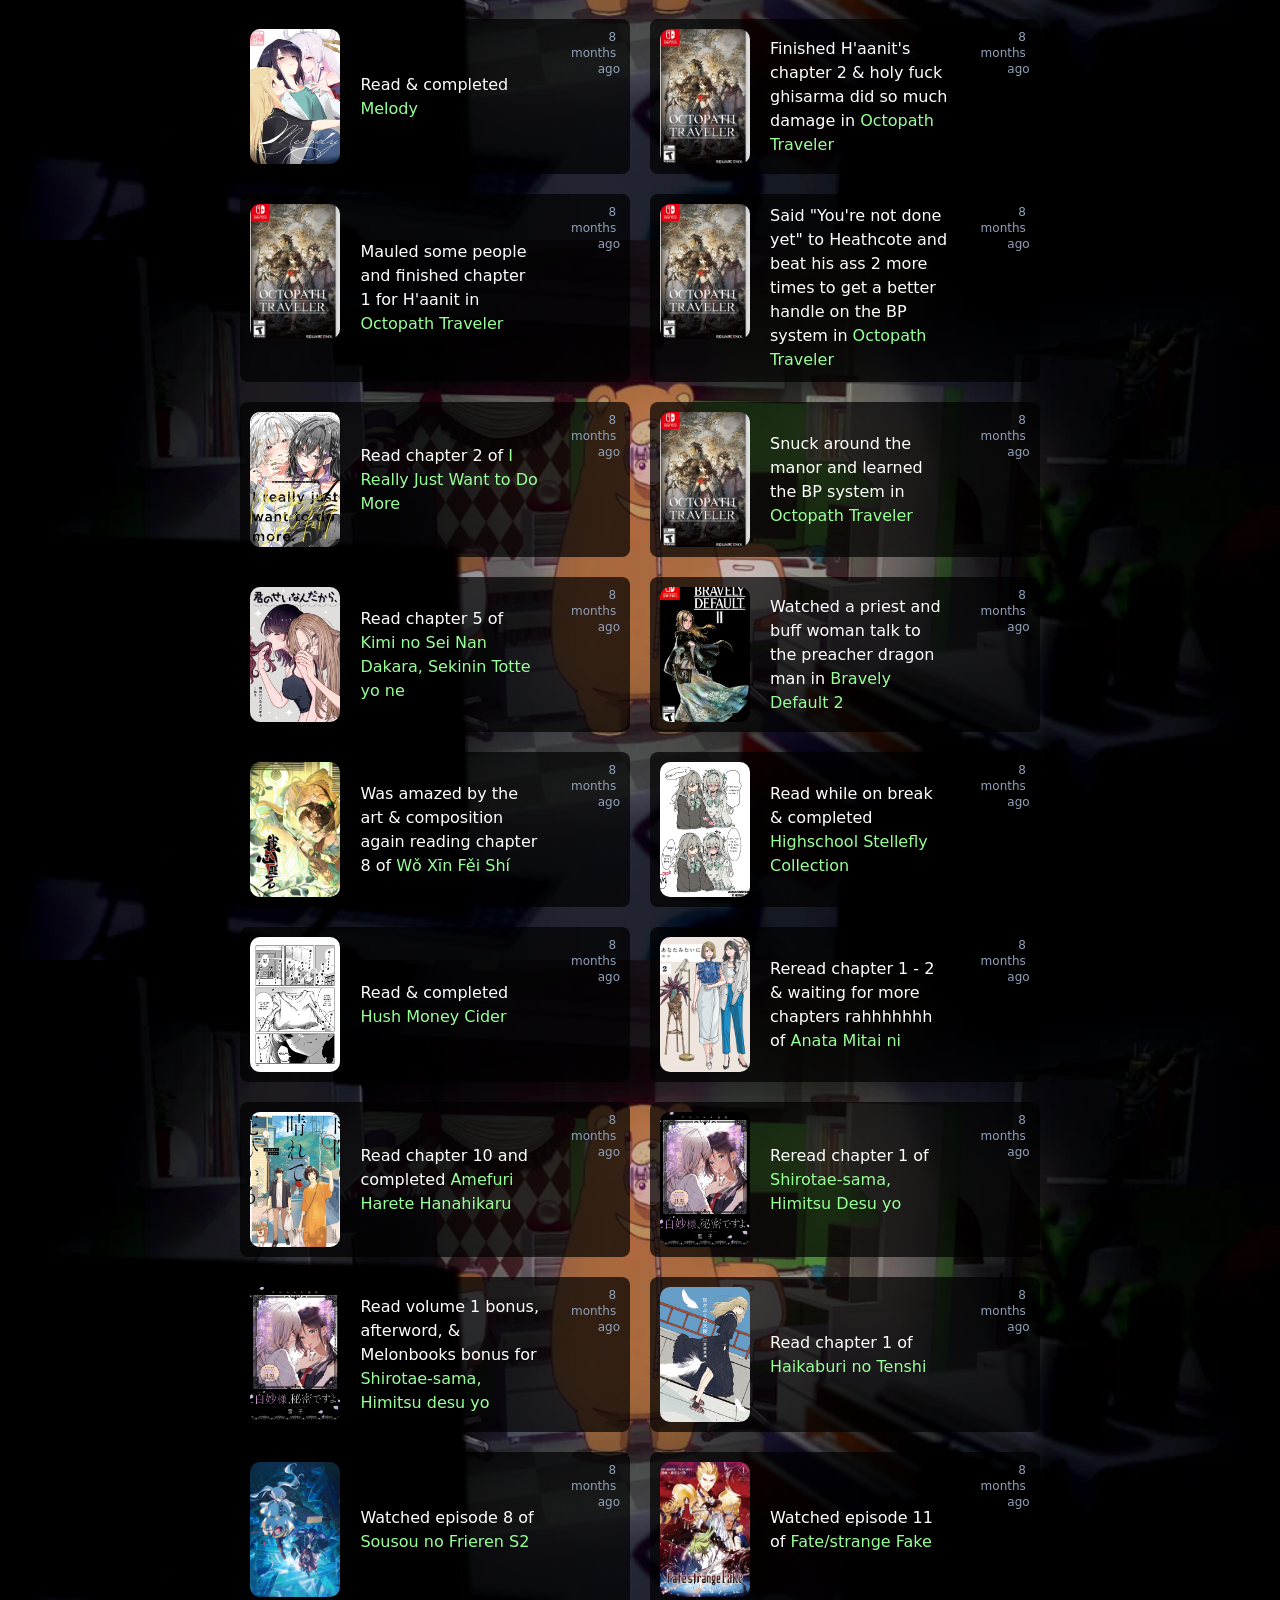
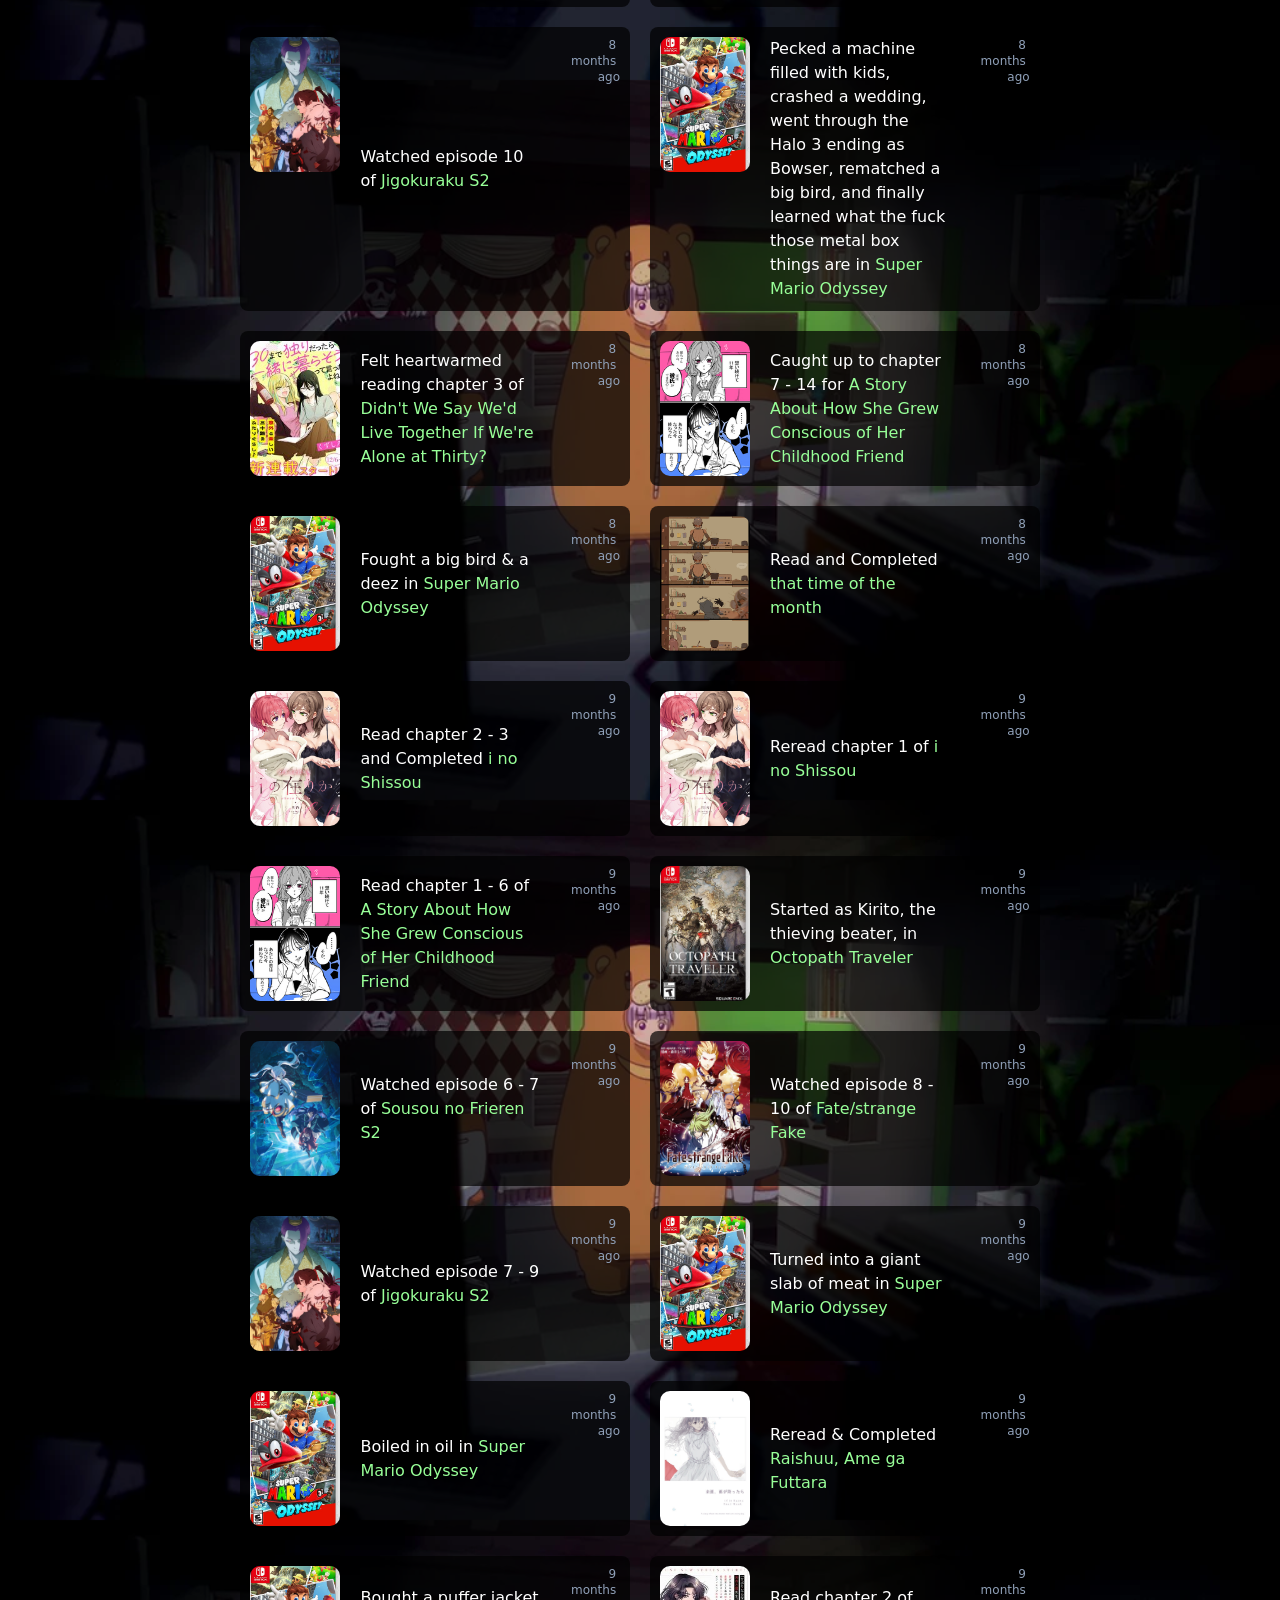
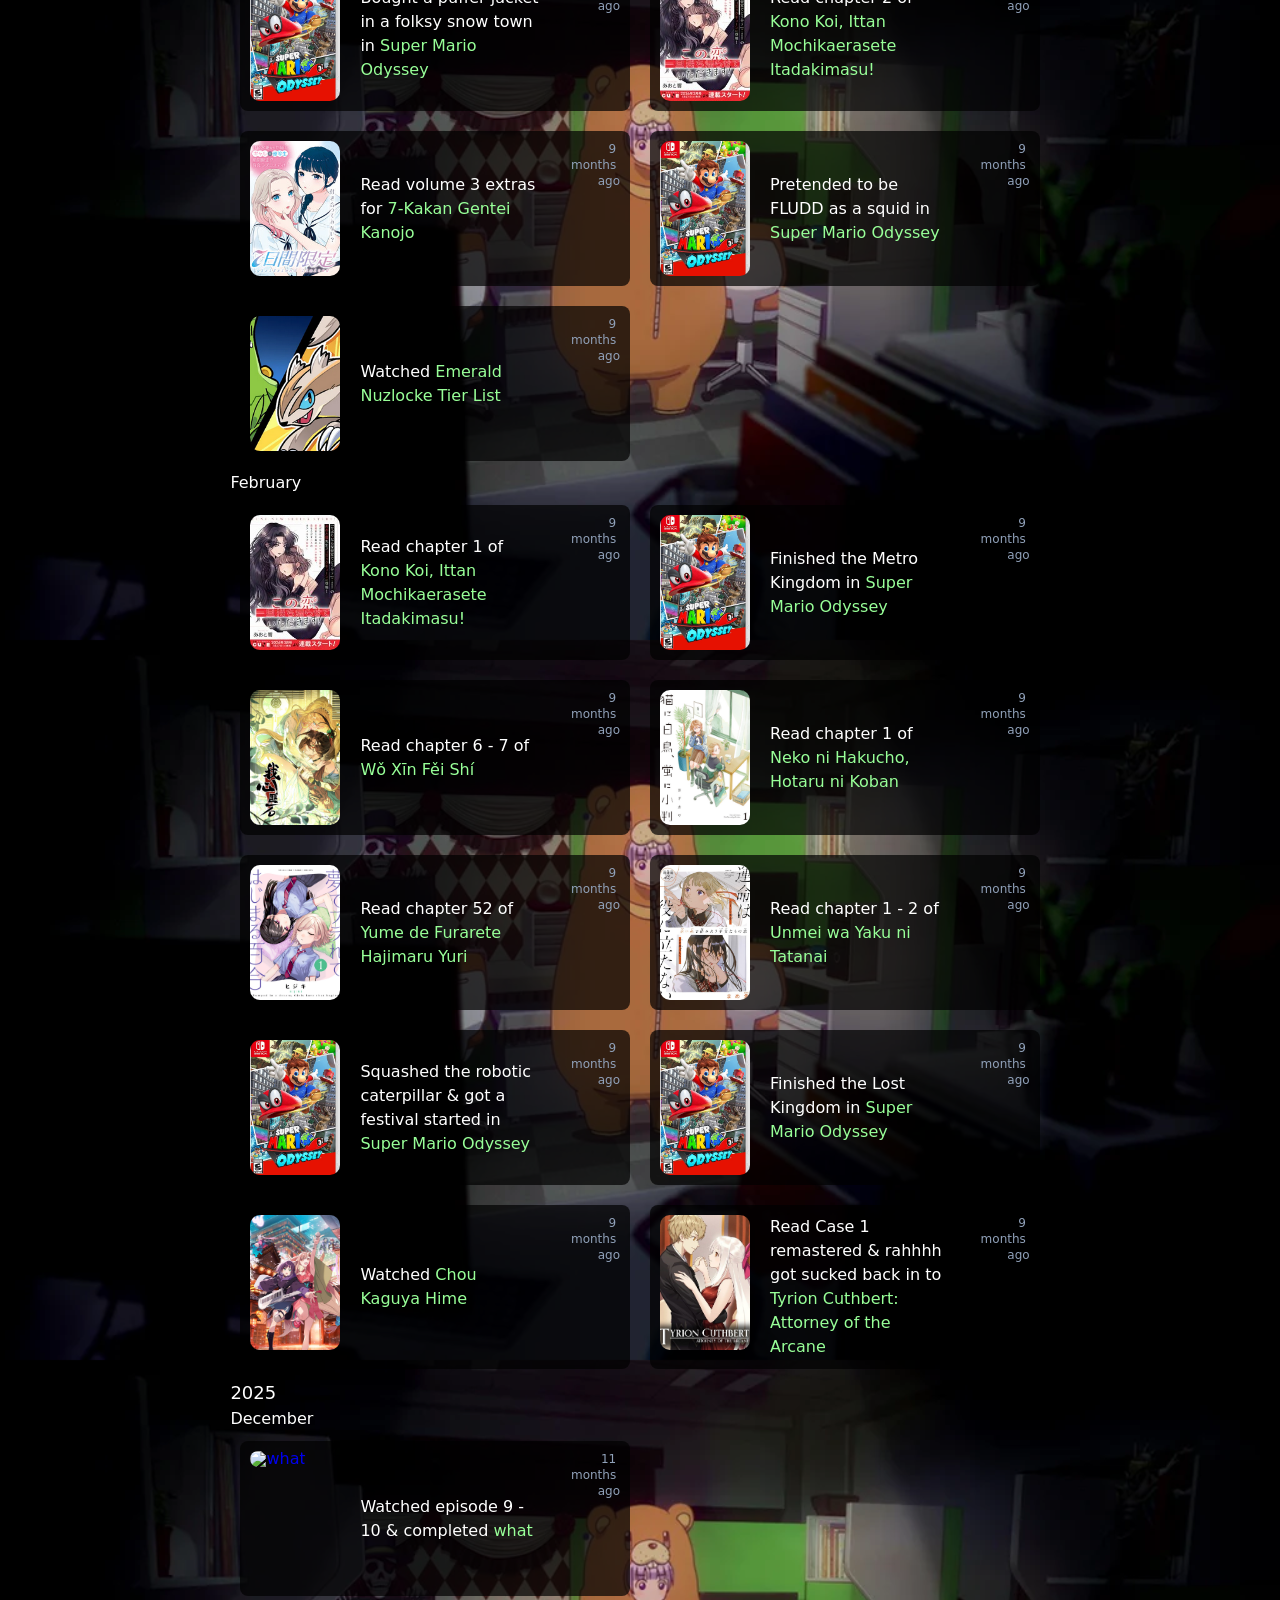
==== commit f4f76d58: "feat: year + month sidebar, fixed, smooth scrolling on month sidebar click" ====
--- a/docs/index.html
+++ b/docs/index.html
@@ -21,13 +21,32 @@
   <!-- main app -->
   <div id="app" class="flex justify-center items-start mx-3pct sm:mx-10pct">
     <div class="hidden sm:block flex-1">
-      one
+	  <div class="min-h-20px p-19px mb-20px fixed">
+		<ul>
+		  <li>
+			<span>2026</span>
+			<ul>
+			  <li><a href="#2026-04-box">April</a></li>
+			  <li><a href="#2026-03-box">March</a></li>
+			  <li><a href="#2026-02-box">February</a></li>
+			</ul>
+		  </li>
+		</ul>
+	  </div>
     </div>
 
     <div id="activity" class="flex-8 sm:border-red md:border-cyan"></div>
 
     <div class="hidden sm:block flex-1">
-      one
+      <div class="fixed">
+		<ul>
+		  <li>Anime</li>
+		  <li>Manga</li>
+		  <li>Games</li>
+		  <li>Movies</li>
+		  <li>Yuri</li>
+		</ul>
+      </div>
     </div>
   </div> 
 
--- a/docs/css/wind.css
+++ b/docs/css/wind.css
@@ -9,6 +9,9 @@
 	/* thumbnail dimensions */
 	--thumb-width:  90px;
 	--thumb-height: calc(var(--thumb-width) * 1.5);
+
+	--thumb-width-sm: 55px;
+	--thumb-height-sm: calc(var(--thumb-width-sm) * 1.5);
 
 	/* translation variables from tailwind */
 	--tw-translate-x: 0;
@@ -37,6 +40,8 @@
 .h-full { height: 100%; }
 .h-2 { height: 20%; }
 
+.min-h-20px { min-height: 20px; }
+
 /* width */
 .w-full { width: 100%; }
 .w-1 { width: 10%; }
@@ -51,6 +56,11 @@
 .my-10px { margin: 10px 0 10px 0; }
 .ml-20pct { margin-left: 20vw; }
 .mr-20pct { margin-right: 20vw; }
+
+.mb-20px { margin-bottom: 20px; }
+
+/* padding */
+.p-19px { padding: 19px; }
 
 /* border */
 .border-black { border: 1px solid black; }
@@ -102,6 +112,8 @@
 .grid { display: grid; }
 .grid-cols-1 { grid-template-columns: repeat(1, minmax(0, 1fr)); }
 
+.fixed { position: fixed; }
+
 /* object fit */
 .object-contain { object-fit: contain; }
 .object-cover { object-fit: cover; }
@@ -114,10 +126,10 @@
 
 /* component thumbnail */
 .thumbnail {
-	width:  var(--thumb-width);
-	height: var(--thumb-height);
+	width:  var(--thumb-width-sm);
+	height: var(--thumb-height-sm);
 	margin: 10px;
-	flex: 0 0 var(--thumb-width);
+	flex: 0 0 var(--thumb-width-sm);
 }
 
 .thumbnail img {
@@ -205,6 +217,10 @@
 .hidden { display: none; }
 .block  { display: block; }
 
+
+.scroll-auto   { scroll-behavior: auto; }
+.scroll-smooth { scroll-behavior: smooth; }
+
 /* -------------------------------------------------------------------------- */
 /* Responsive Design                                                          */
 /* -------------------------------------------------------------------------- */
@@ -212,13 +228,20 @@
 @media (min-width: 640px) {
 	.sm\:block { display: block; }
 	.sm\:mx-10pct { margin: 0 10vw; }
-	.sm\:border-red { border: 2px solid red; }
+	/* .sm\:border-red { border: 2px solid red; } */
+
+	.sm\:thumbnail {
+		width:  var(--thumb-width);
+		height: var(--thumb-height);
+		margin: 10px;
+		flex: 0 0 var(--thumb-width);
+	}
 }
 
 @media (min-width: 768px) {
 	.md\:block { diplay: block; }
 	.md\:mx-15pct { margin: 0 15vw; }
-	.md\:border-cyan { border: 2px solid cyan; }
+	/* .md\:border-cyan { border: 2px solid cyan; } */
 	.md\:grid-cols-2 { grid-template-columns: repeat(2, minmax(0, 1fr)); }
 }
 
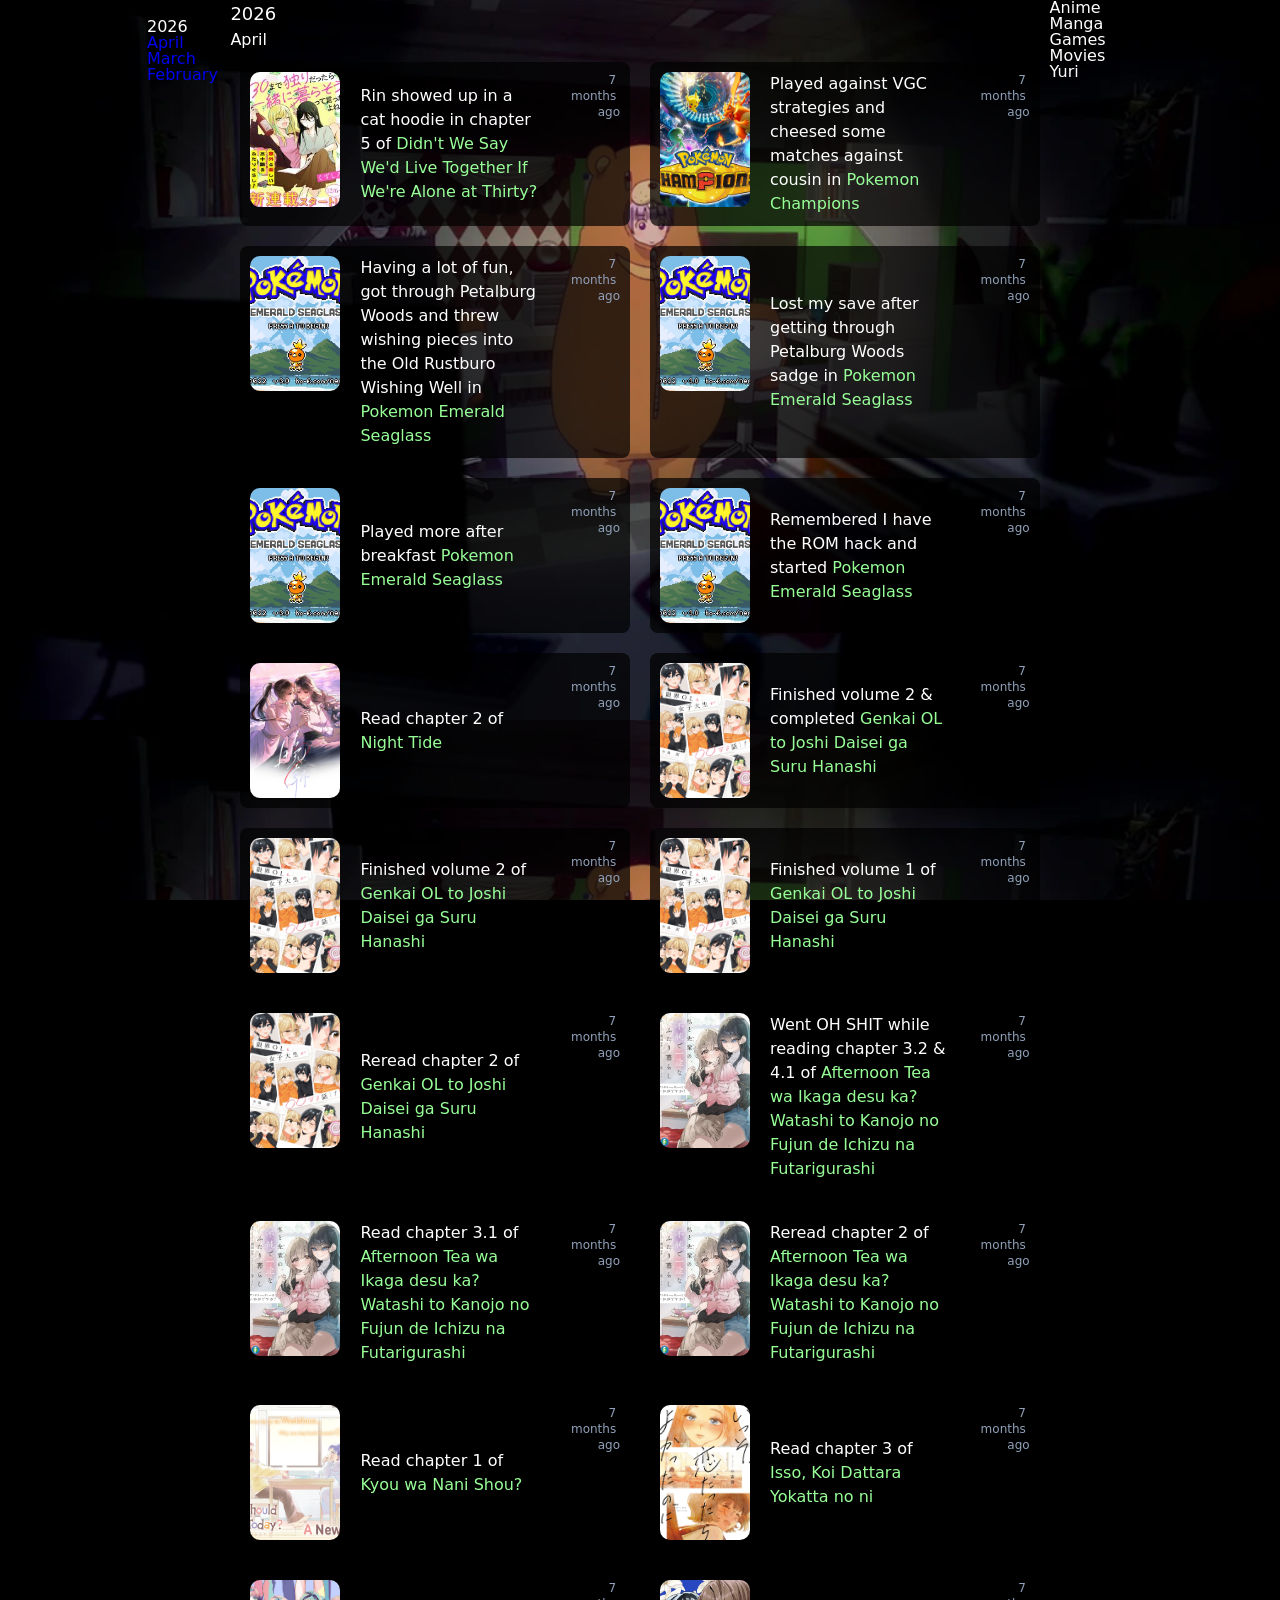
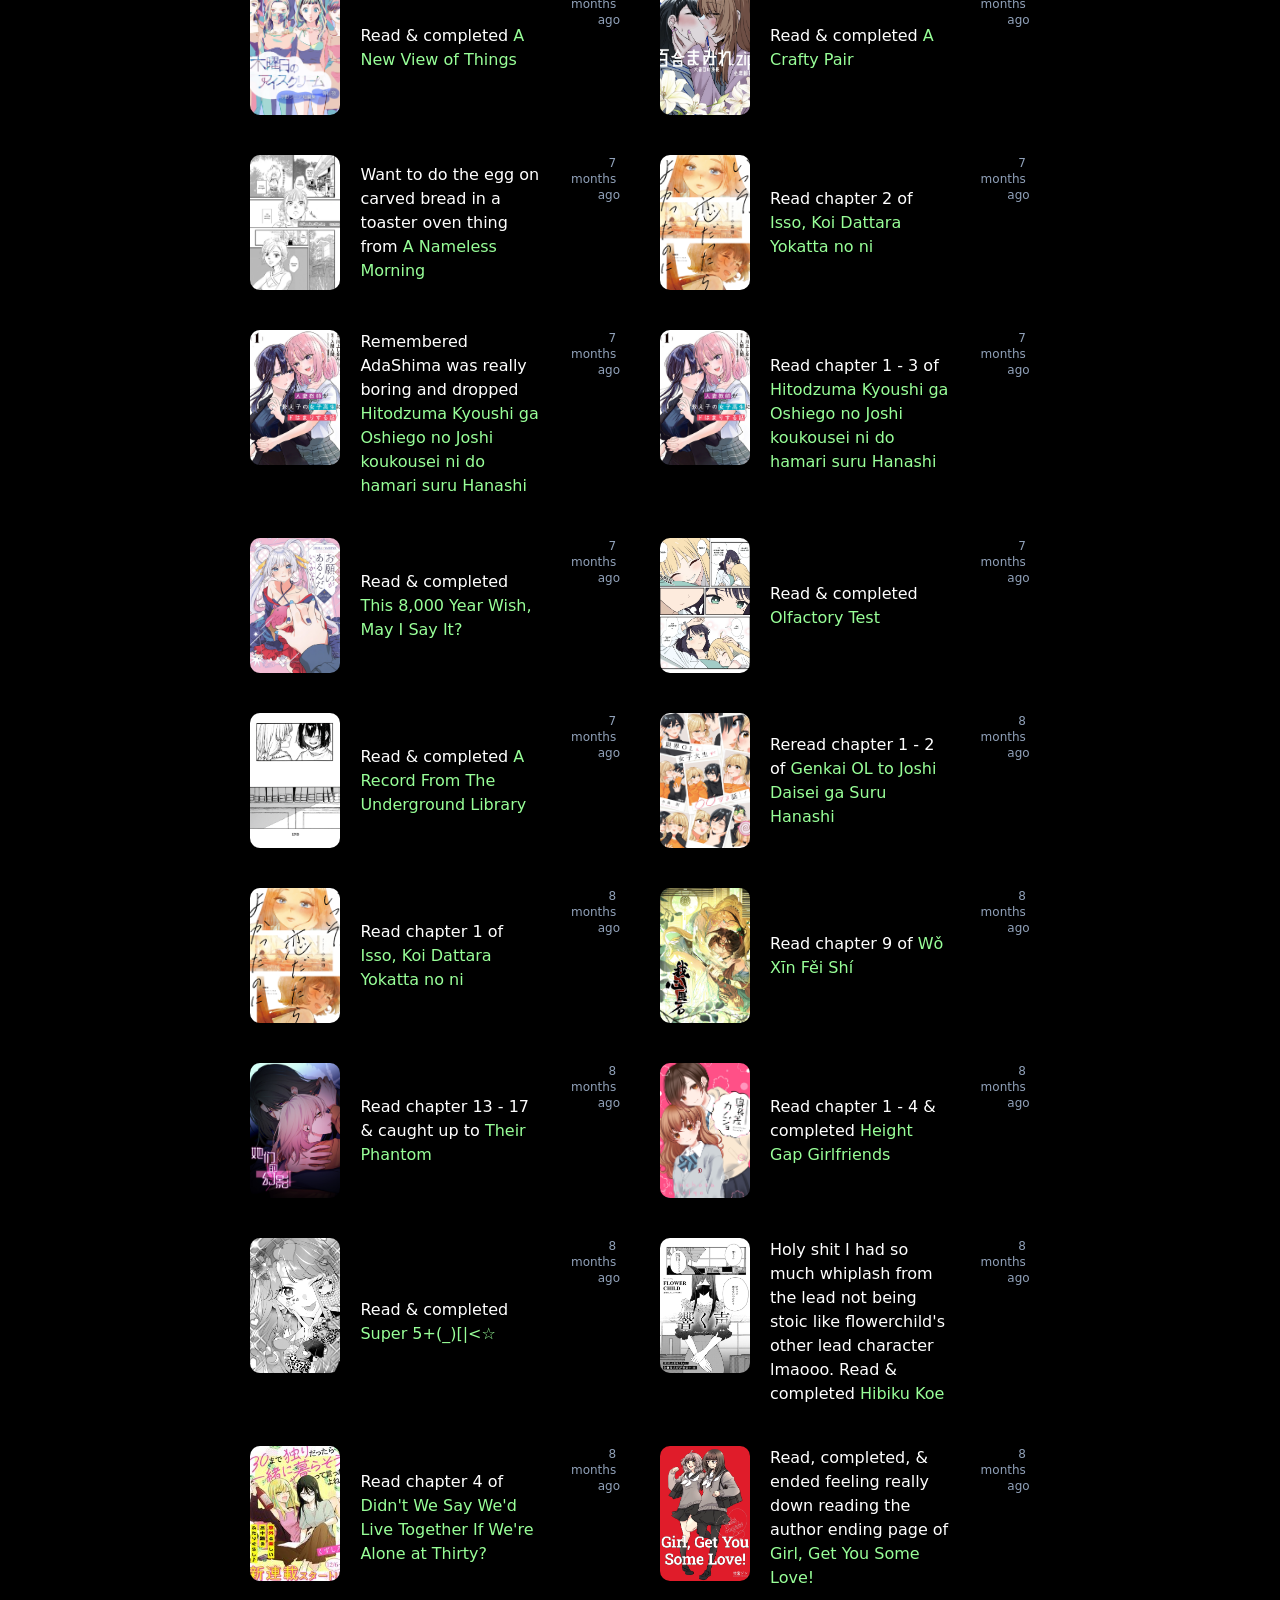
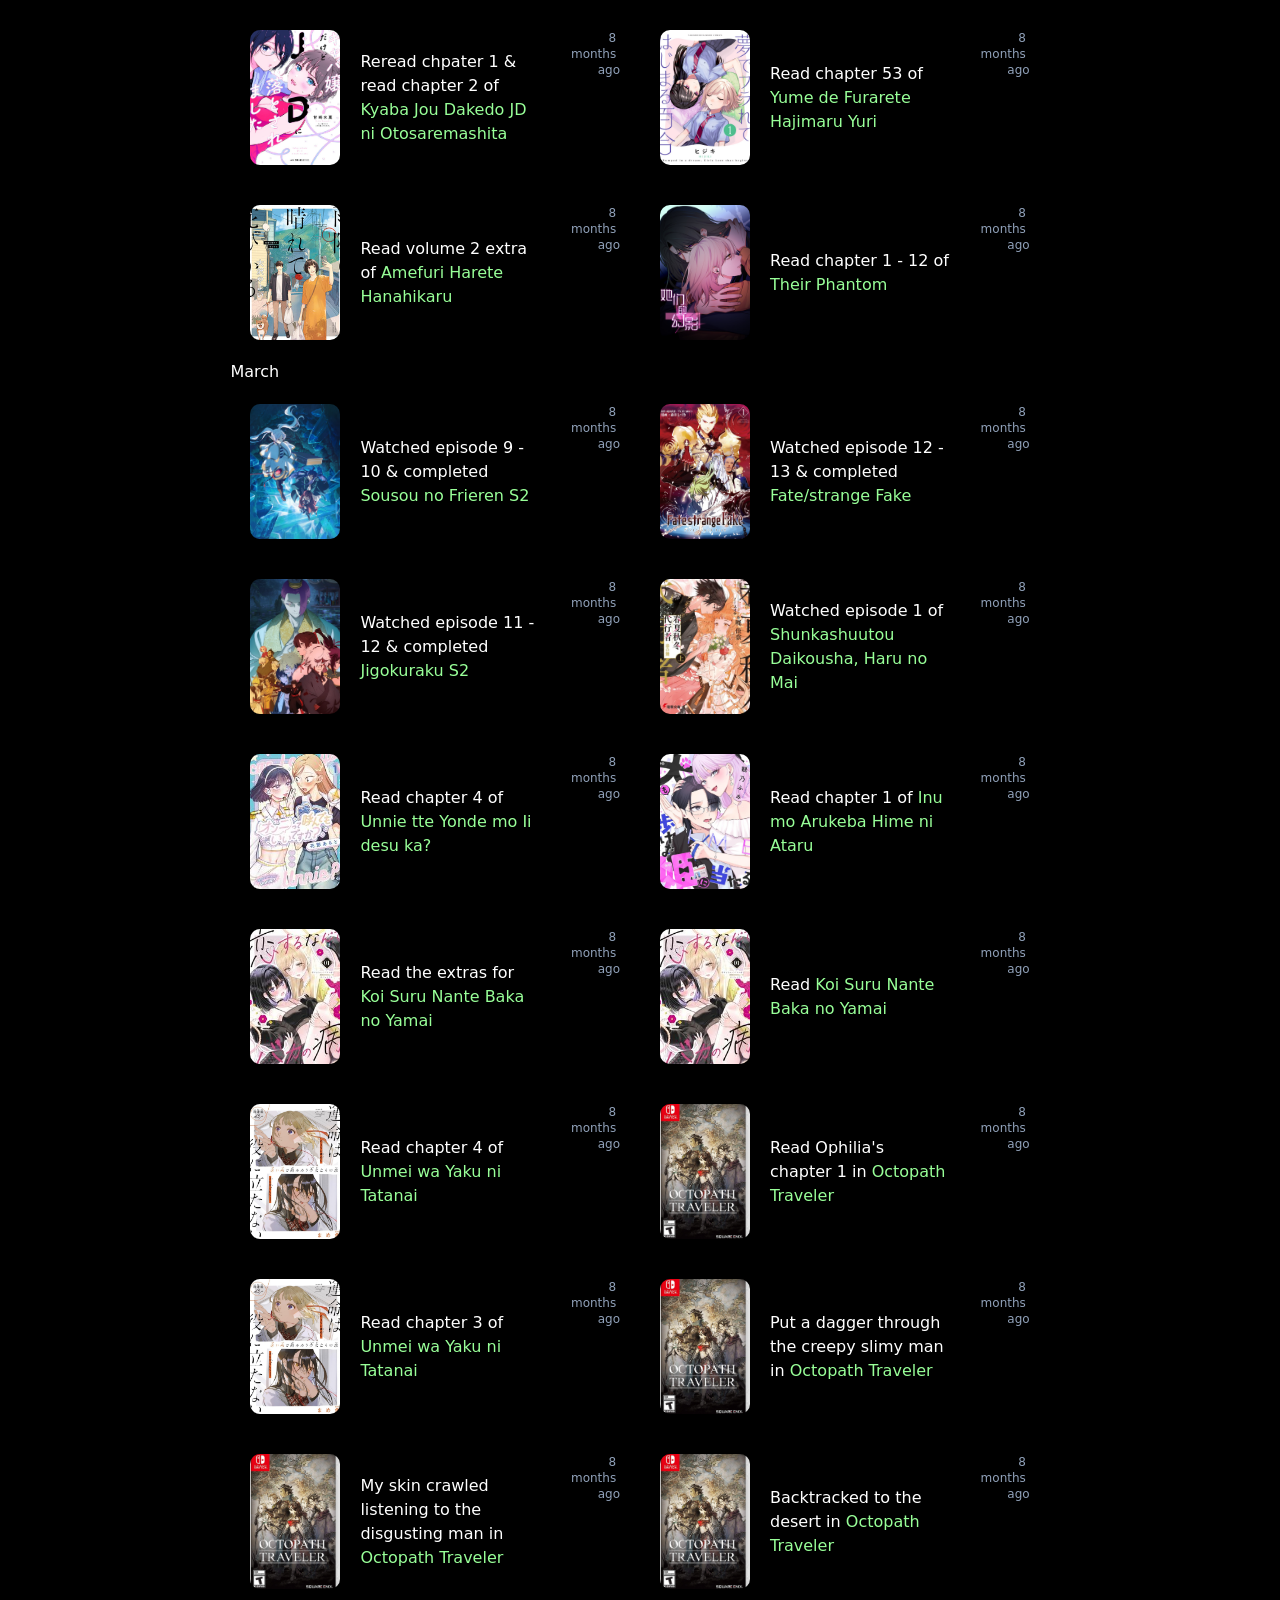
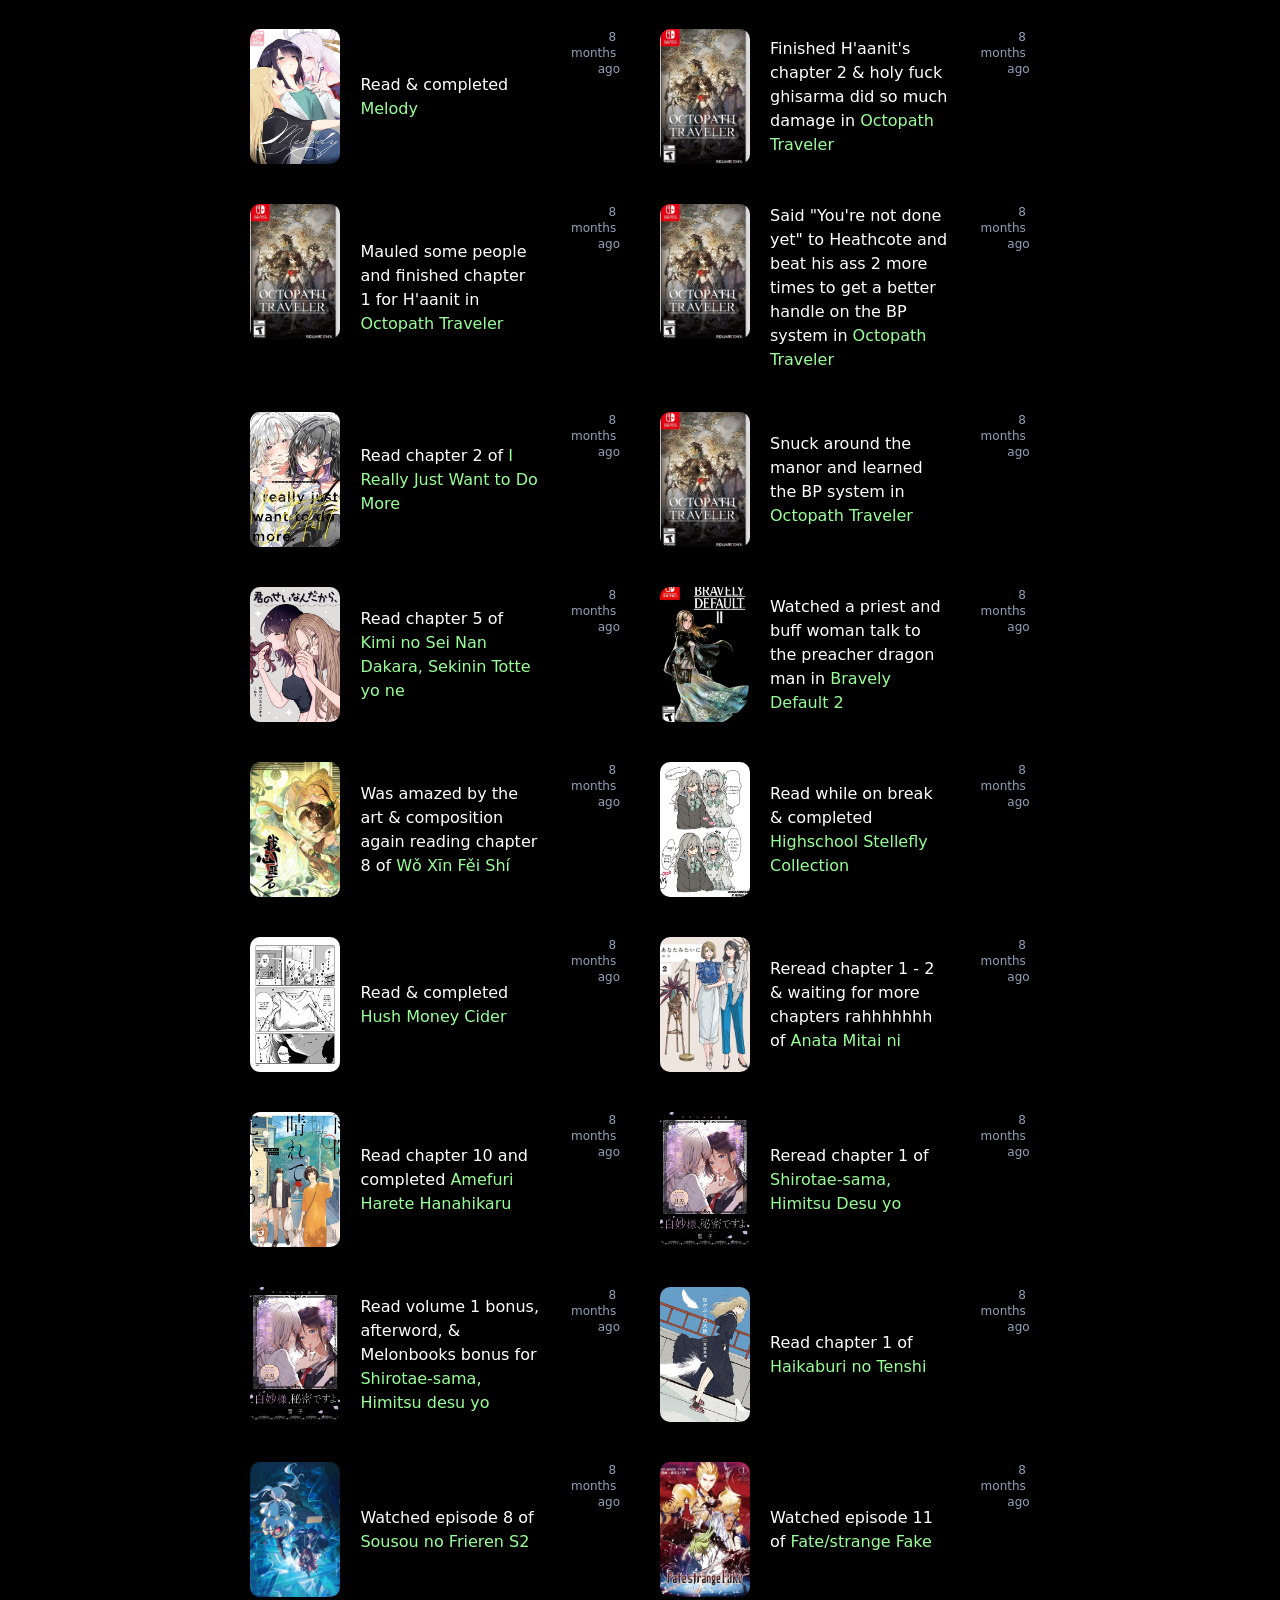
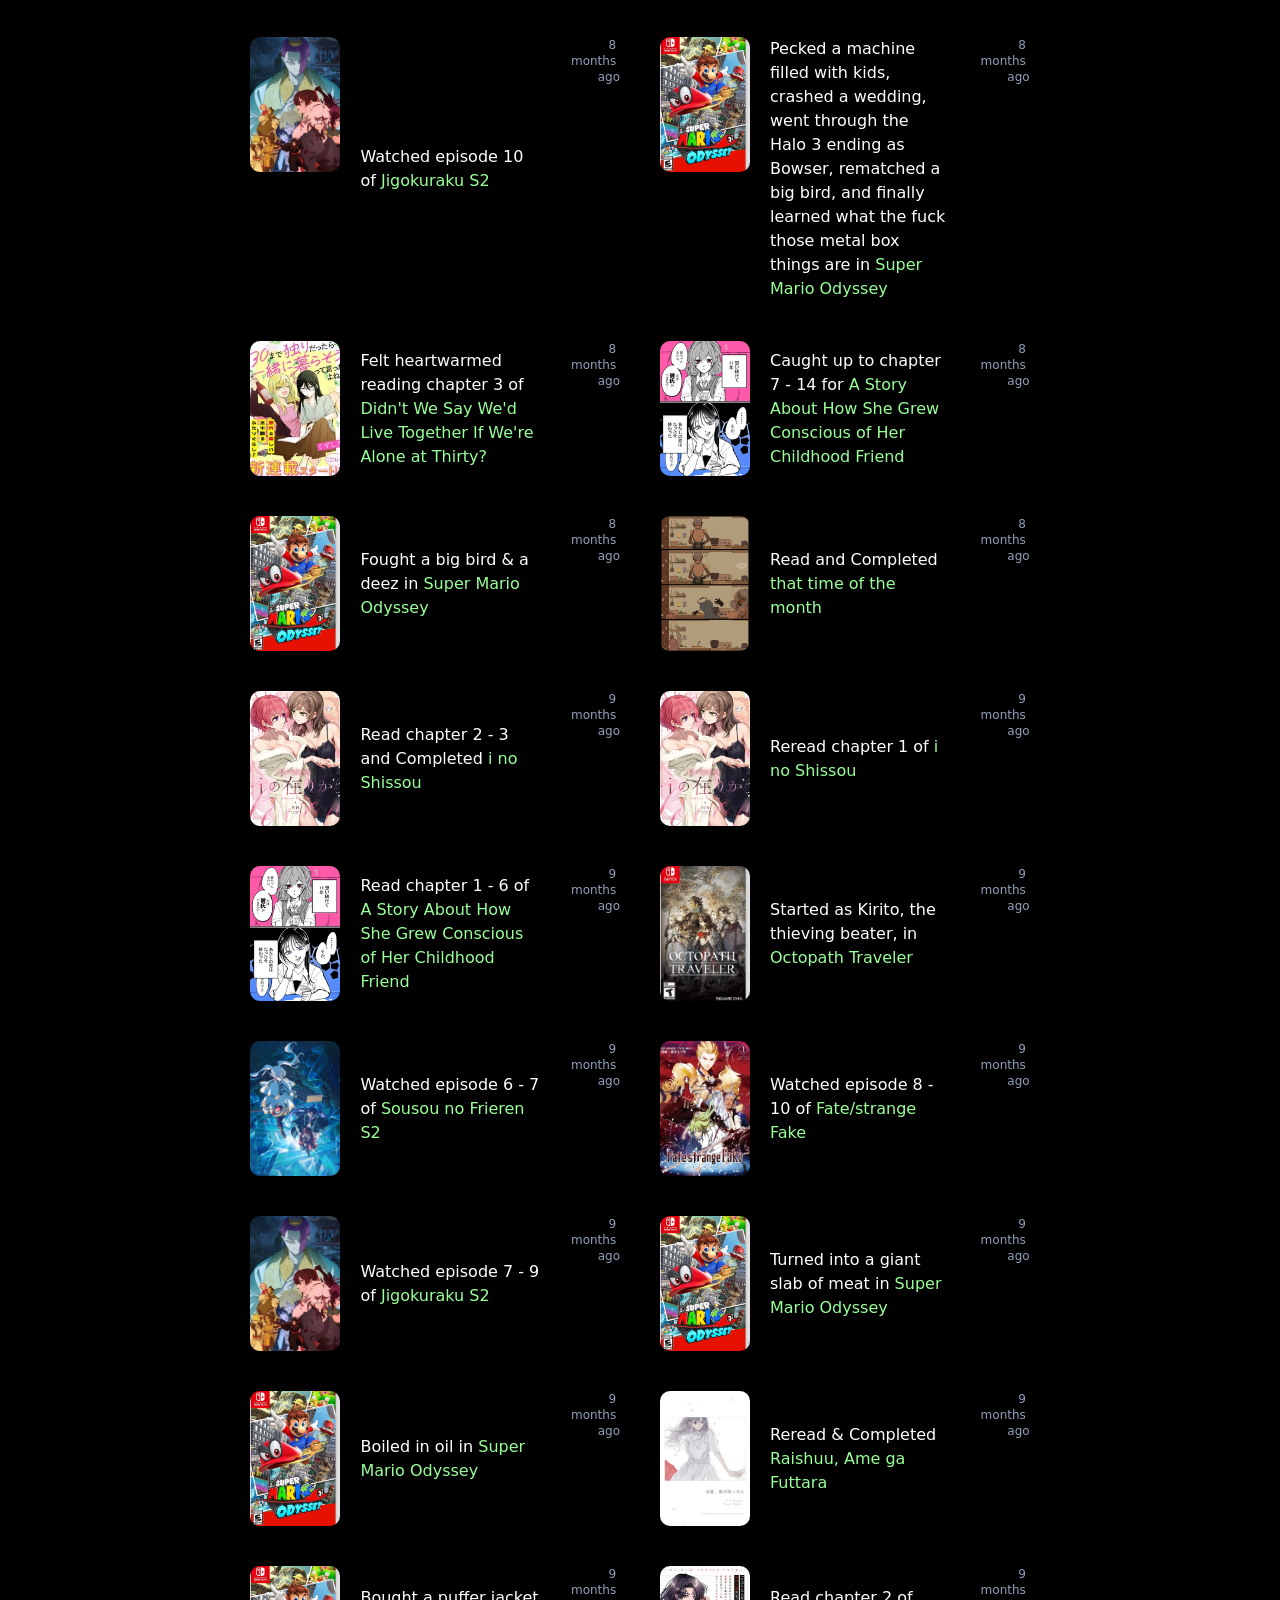
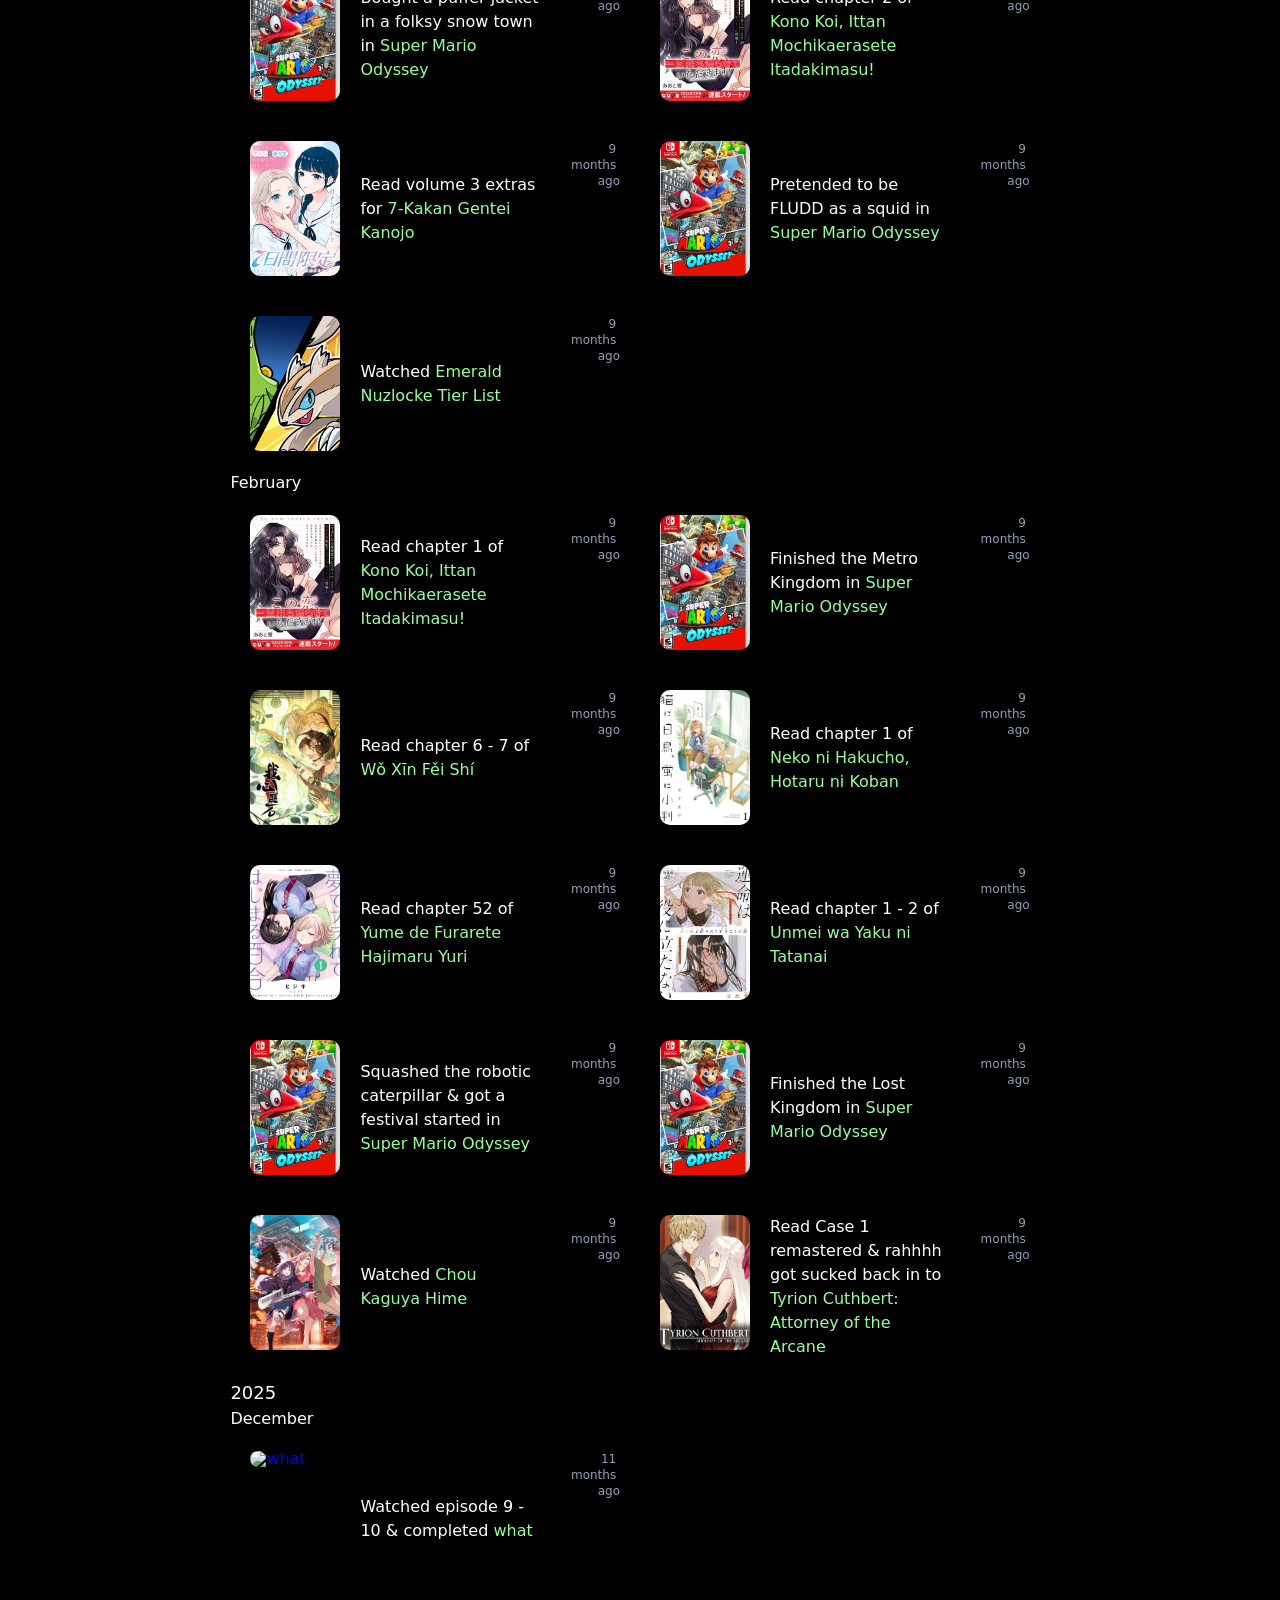
==== commit ed4bf485: "feat: no white flash, fade-in animation for components" ====
--- a/docs/index.html
+++ b/docs/index.html
@@ -3,6 +3,11 @@
 <head>
   <meta charset="UTF-8">
   <meta name="viewport" content="width=device-width, initial-scale=1">
+
+  <!-- black screen before load -->
+  <style>
+  html, body { background: black; color: white; }
+  </style>
 
   <link rel="stylesheet" href="https://cdnjs.cloudflare.com/ajax/libs/font-awesome/6.7.2/css/all.min.css">
   <link rel="preconnect" href="https://fonts.googleapis.com">
@@ -19,7 +24,7 @@
 
 <body class="w-full h-screen dark:bg-black dark:text-white">
   <!-- main app -->
-  <div id="app" class="flex justify-center items-start mx-3pct sm:mx-10pct">
+  <div id="app" class="flex justify-center items-start mx-3pct sm:mx-10pct opacity-0 transition-opacity duration-test">
     <div class="hidden sm:block flex-1">
 	  <div class="min-h-20px p-19px mb-20px fixed">
 		<ul>
--- a/docs/css/wind.css
+++ b/docs/css/wind.css
@@ -209,17 +209,26 @@
 	);
 }
 
-.duration-200 {
-	transition-duration: 200ms;
-}
-
 
 .hidden { display: none; }
 .block  { display: block; }
 
 
+.opacity-0 { opacity: 0; }
+
+.duration-200  { transition-duration: 200ms; }
+.duration-300  { transition-duration: 300ms; }
+.duration-test { transition-duration: 1.5s; }
+
+.transition-opacity {
+	transition-property: opacity;
+	transition-timing-function: cubic-bezier(0.4, 0, 0.2, 1);
+	/* transition-duration: 300ms; */
+}
+
 .scroll-auto   { scroll-behavior: auto; }
 .scroll-smooth { scroll-behavior: smooth; }
+
 
 /* -------------------------------------------------------------------------- */
 /* Responsive Design                                                          */
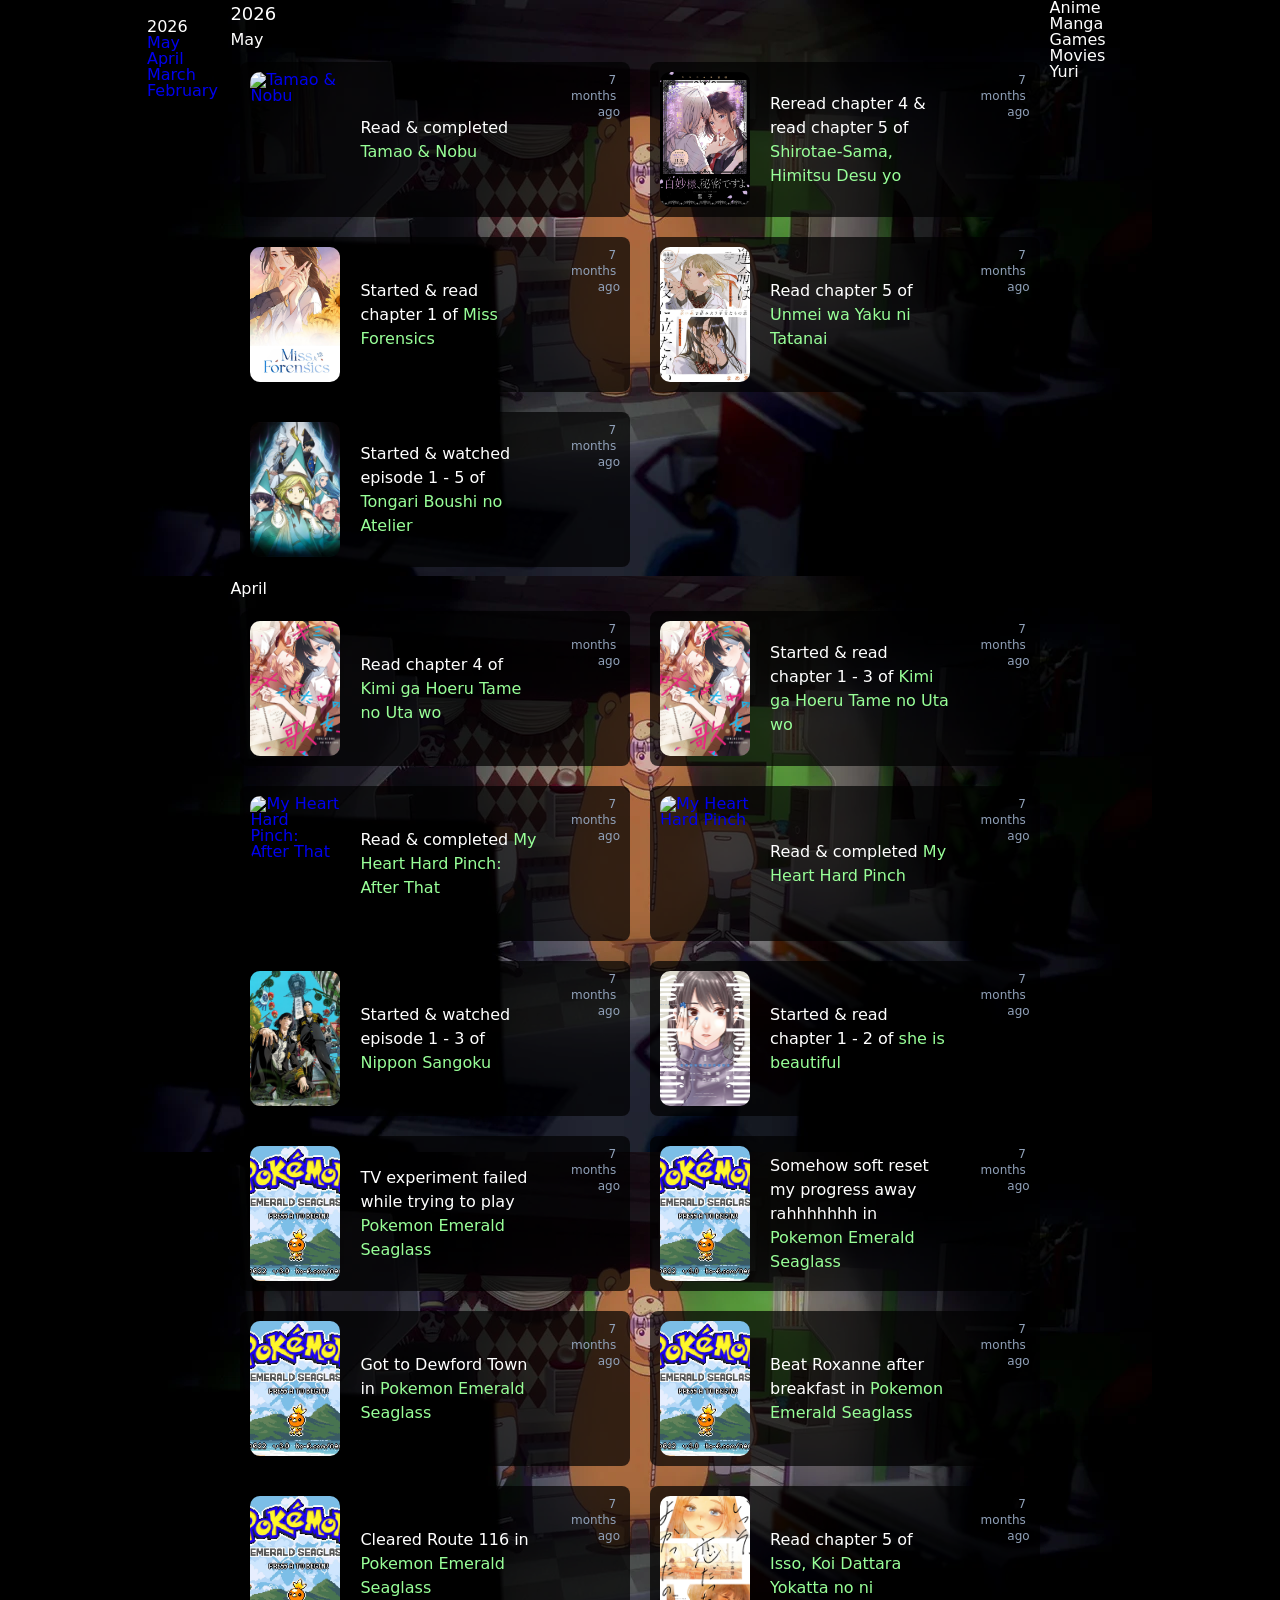
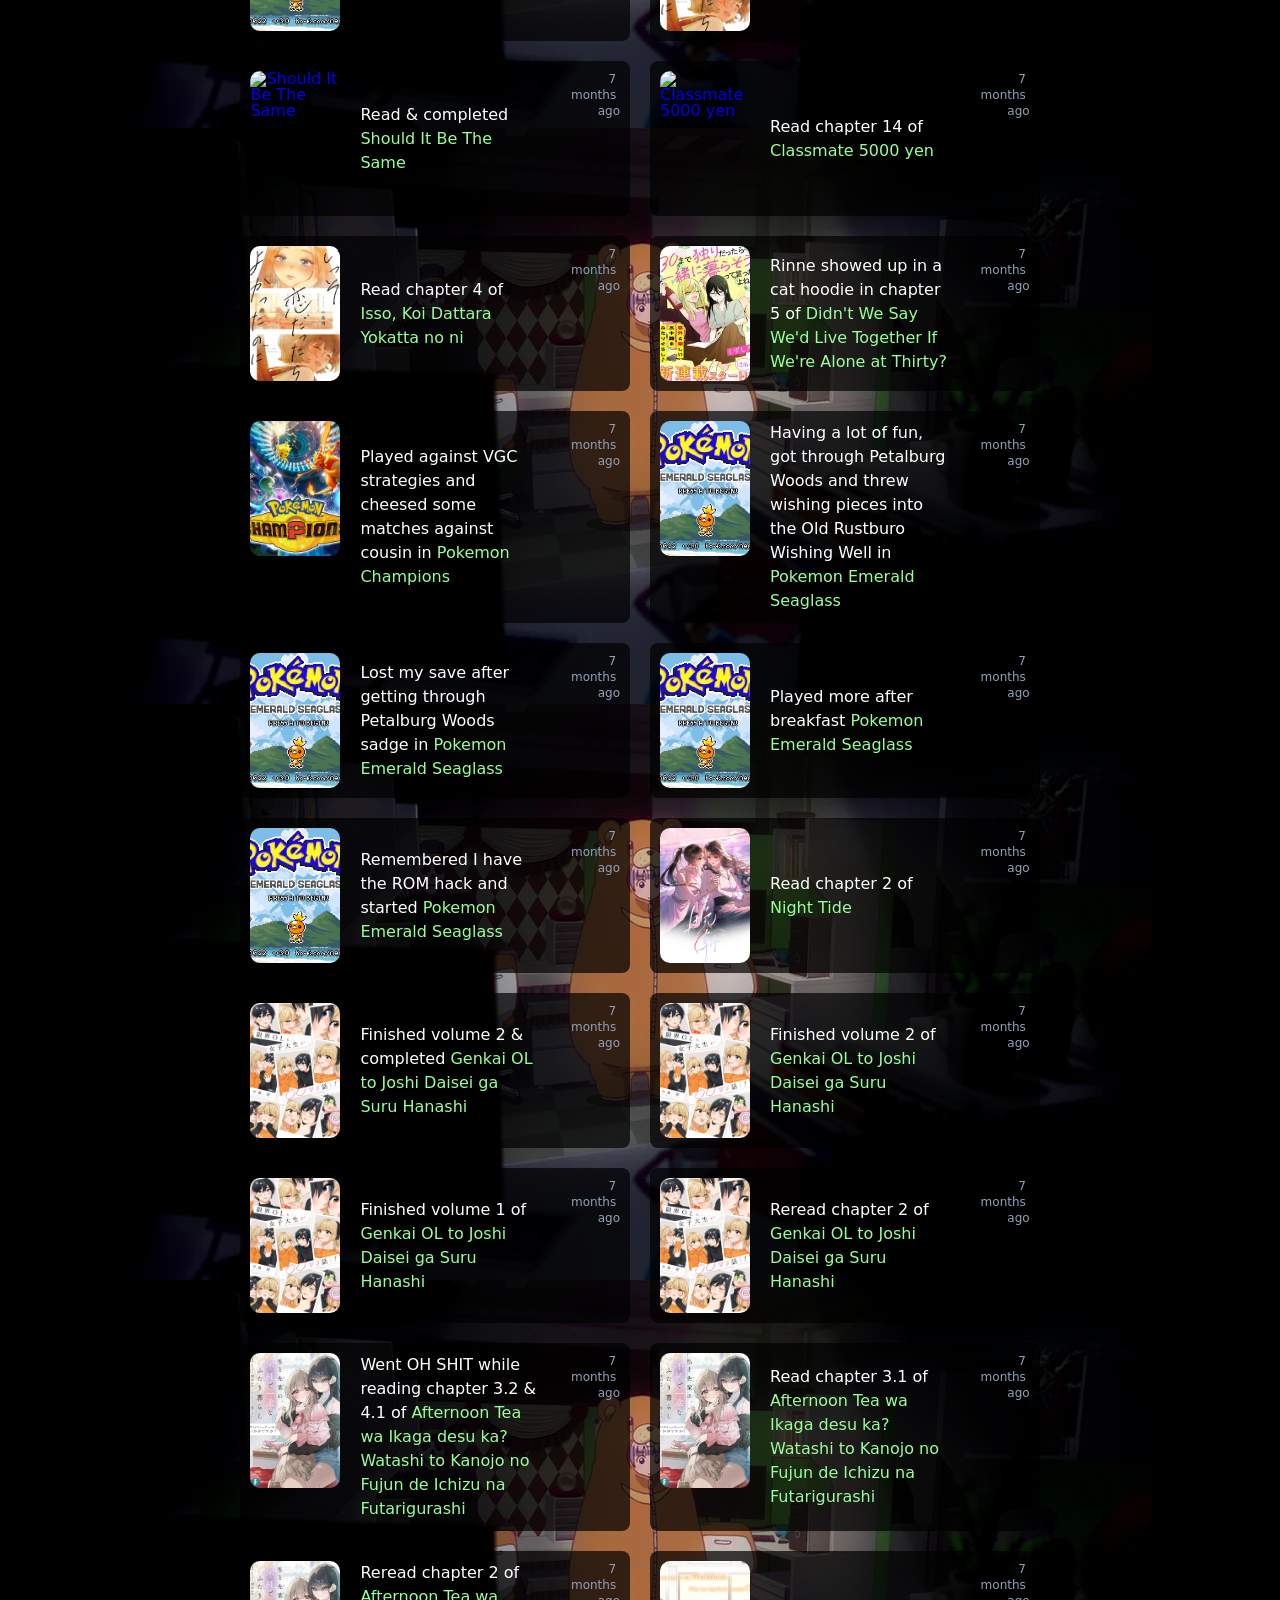
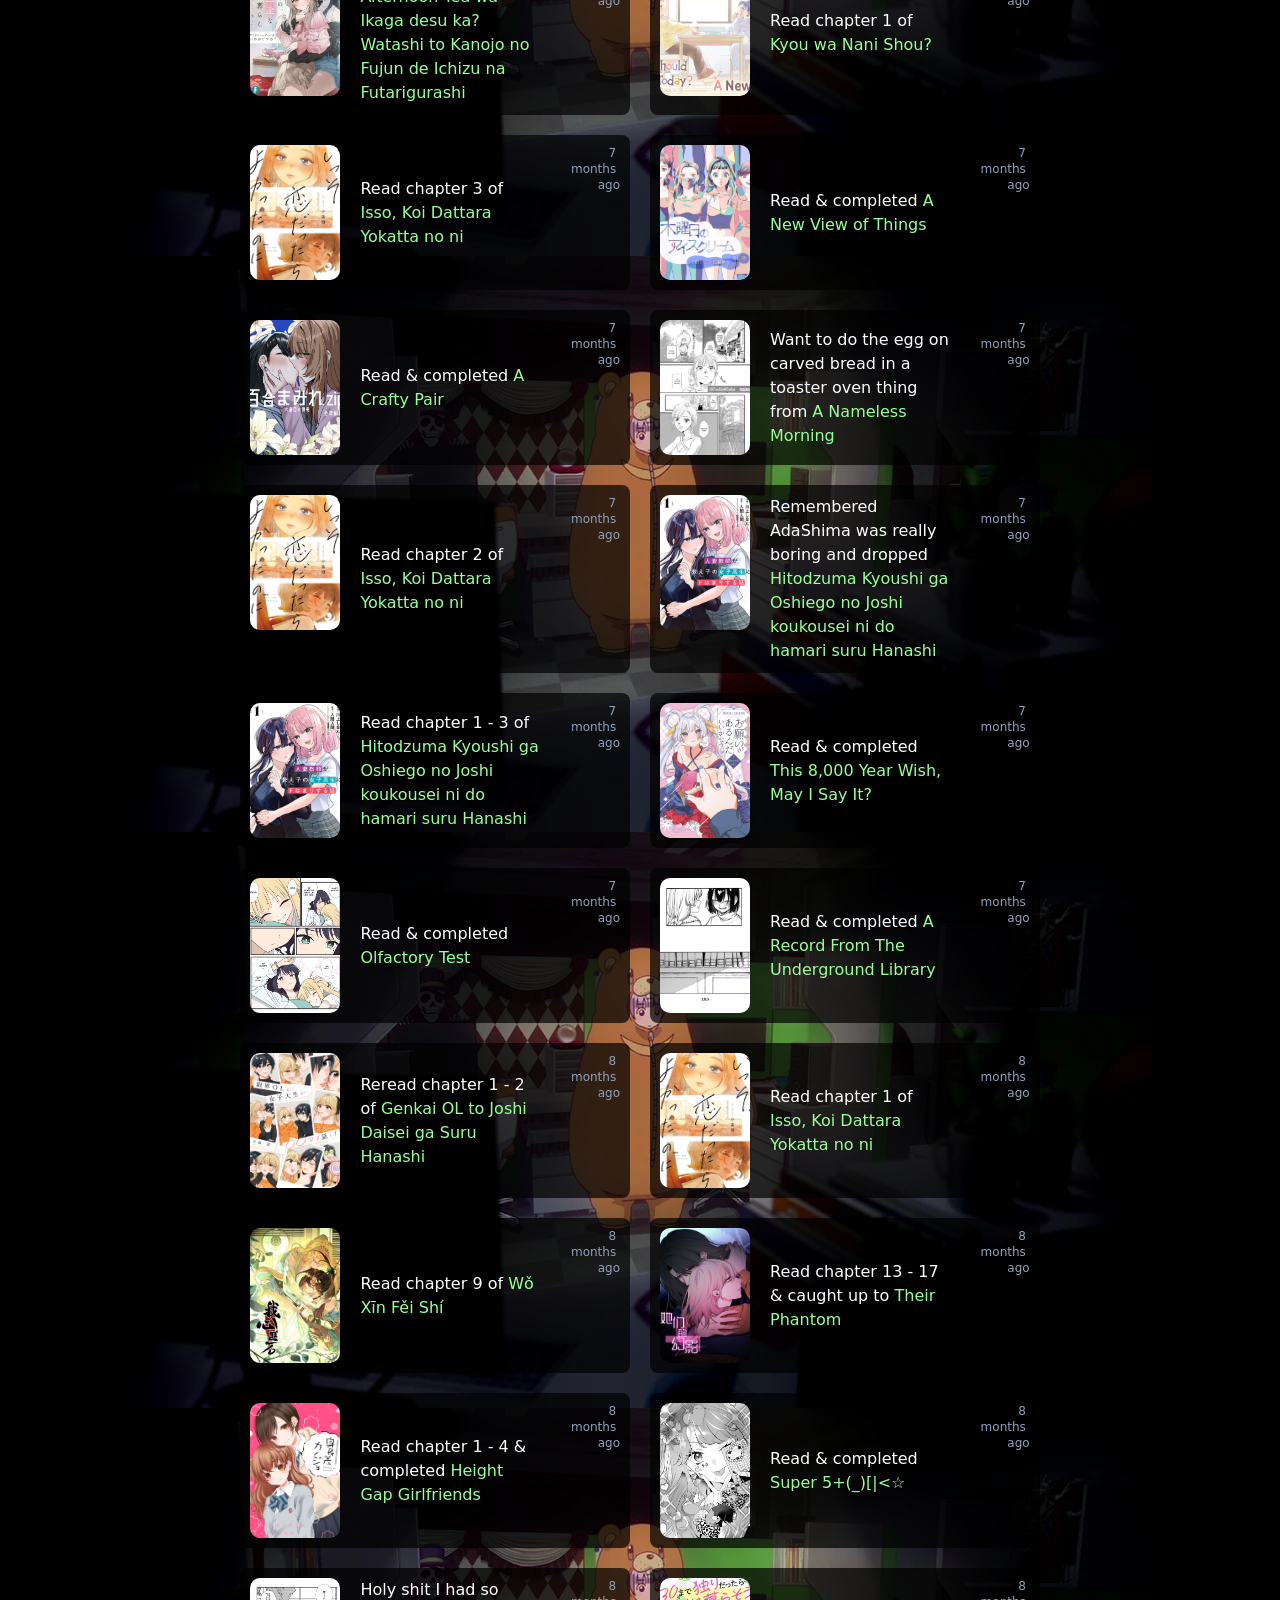
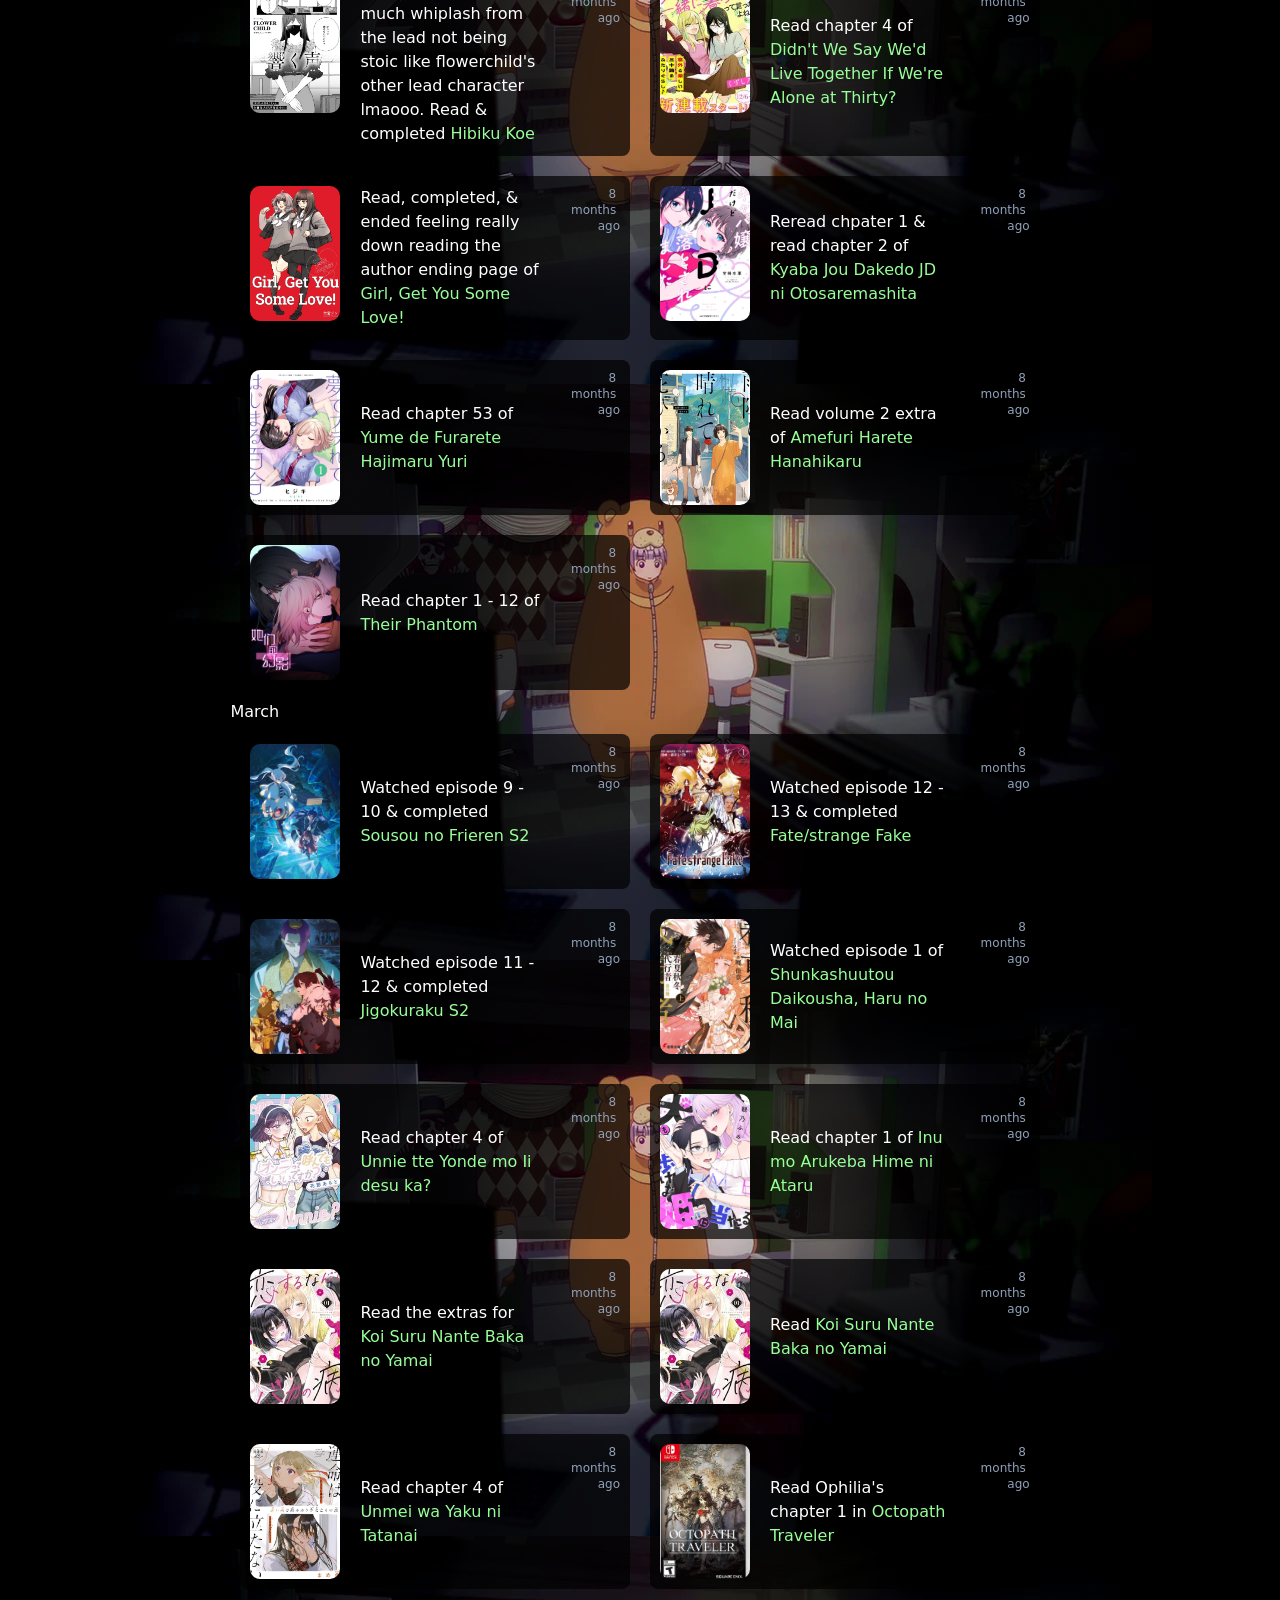
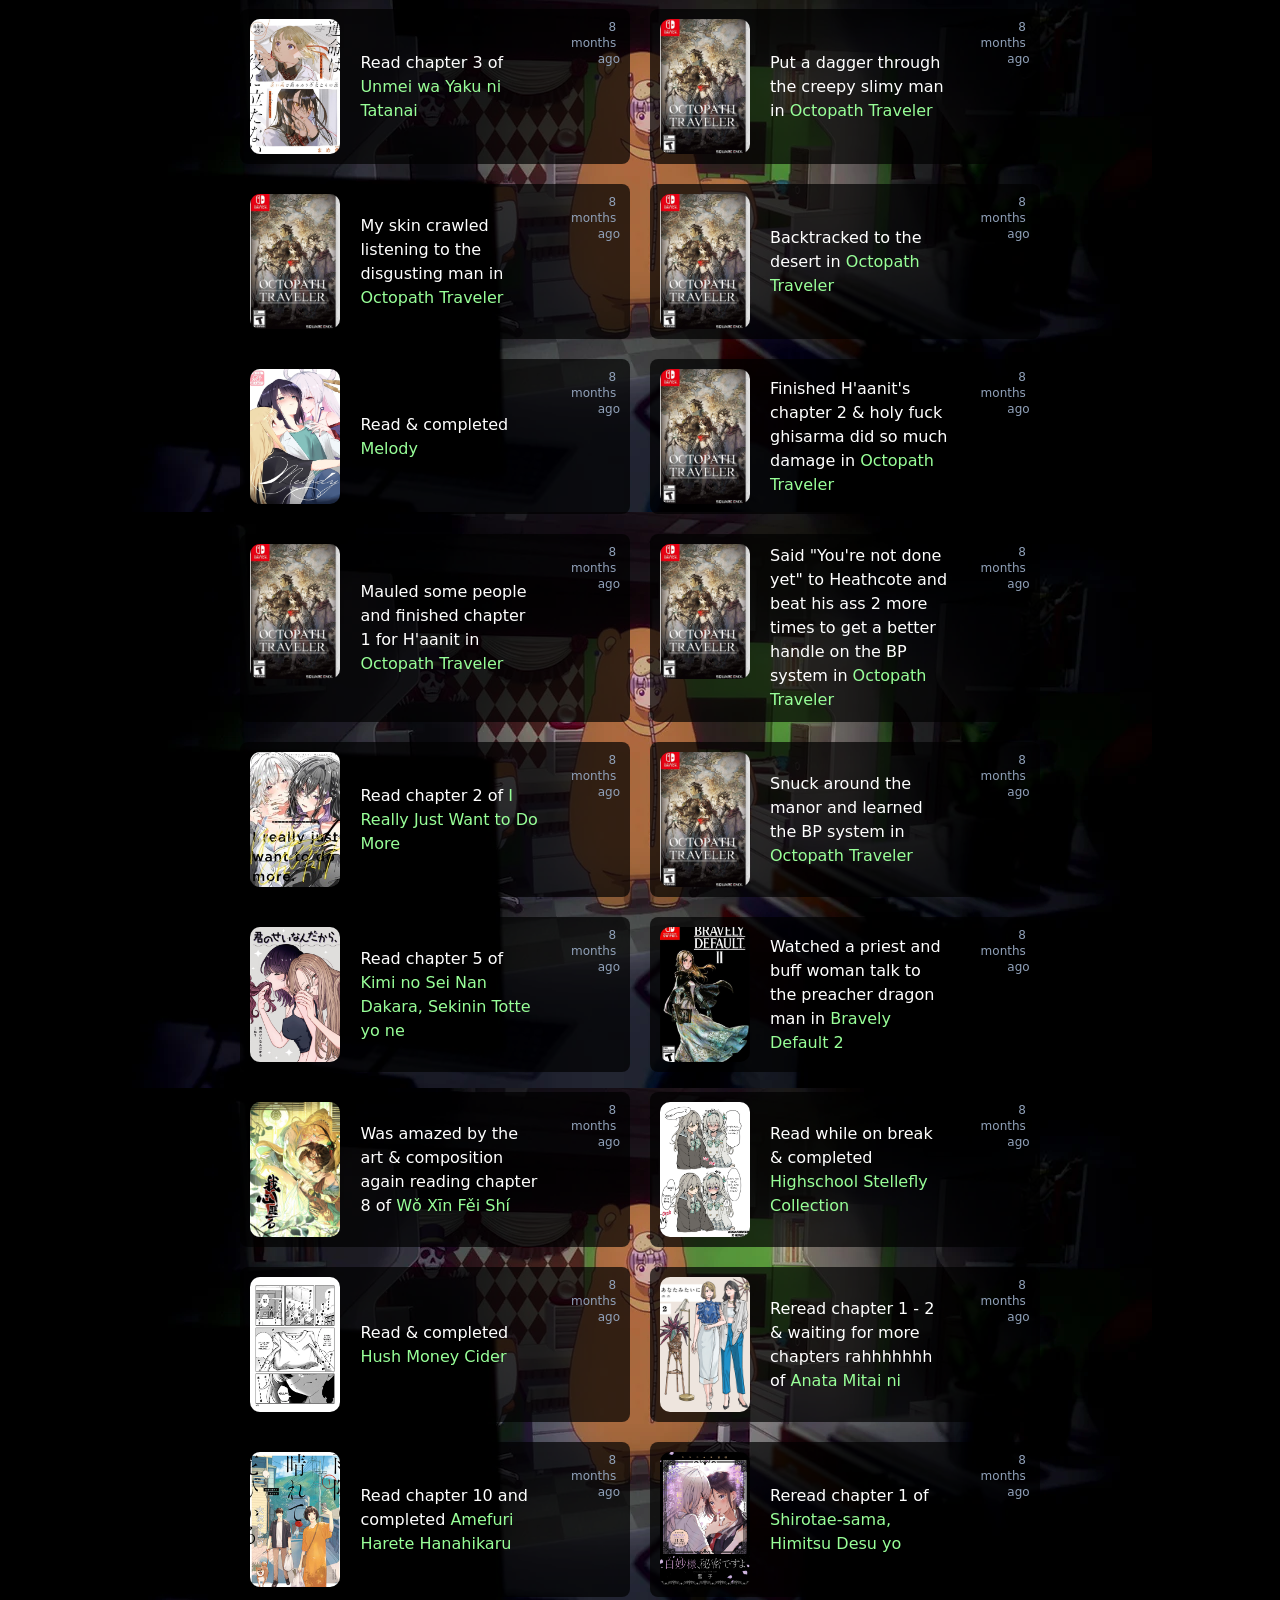
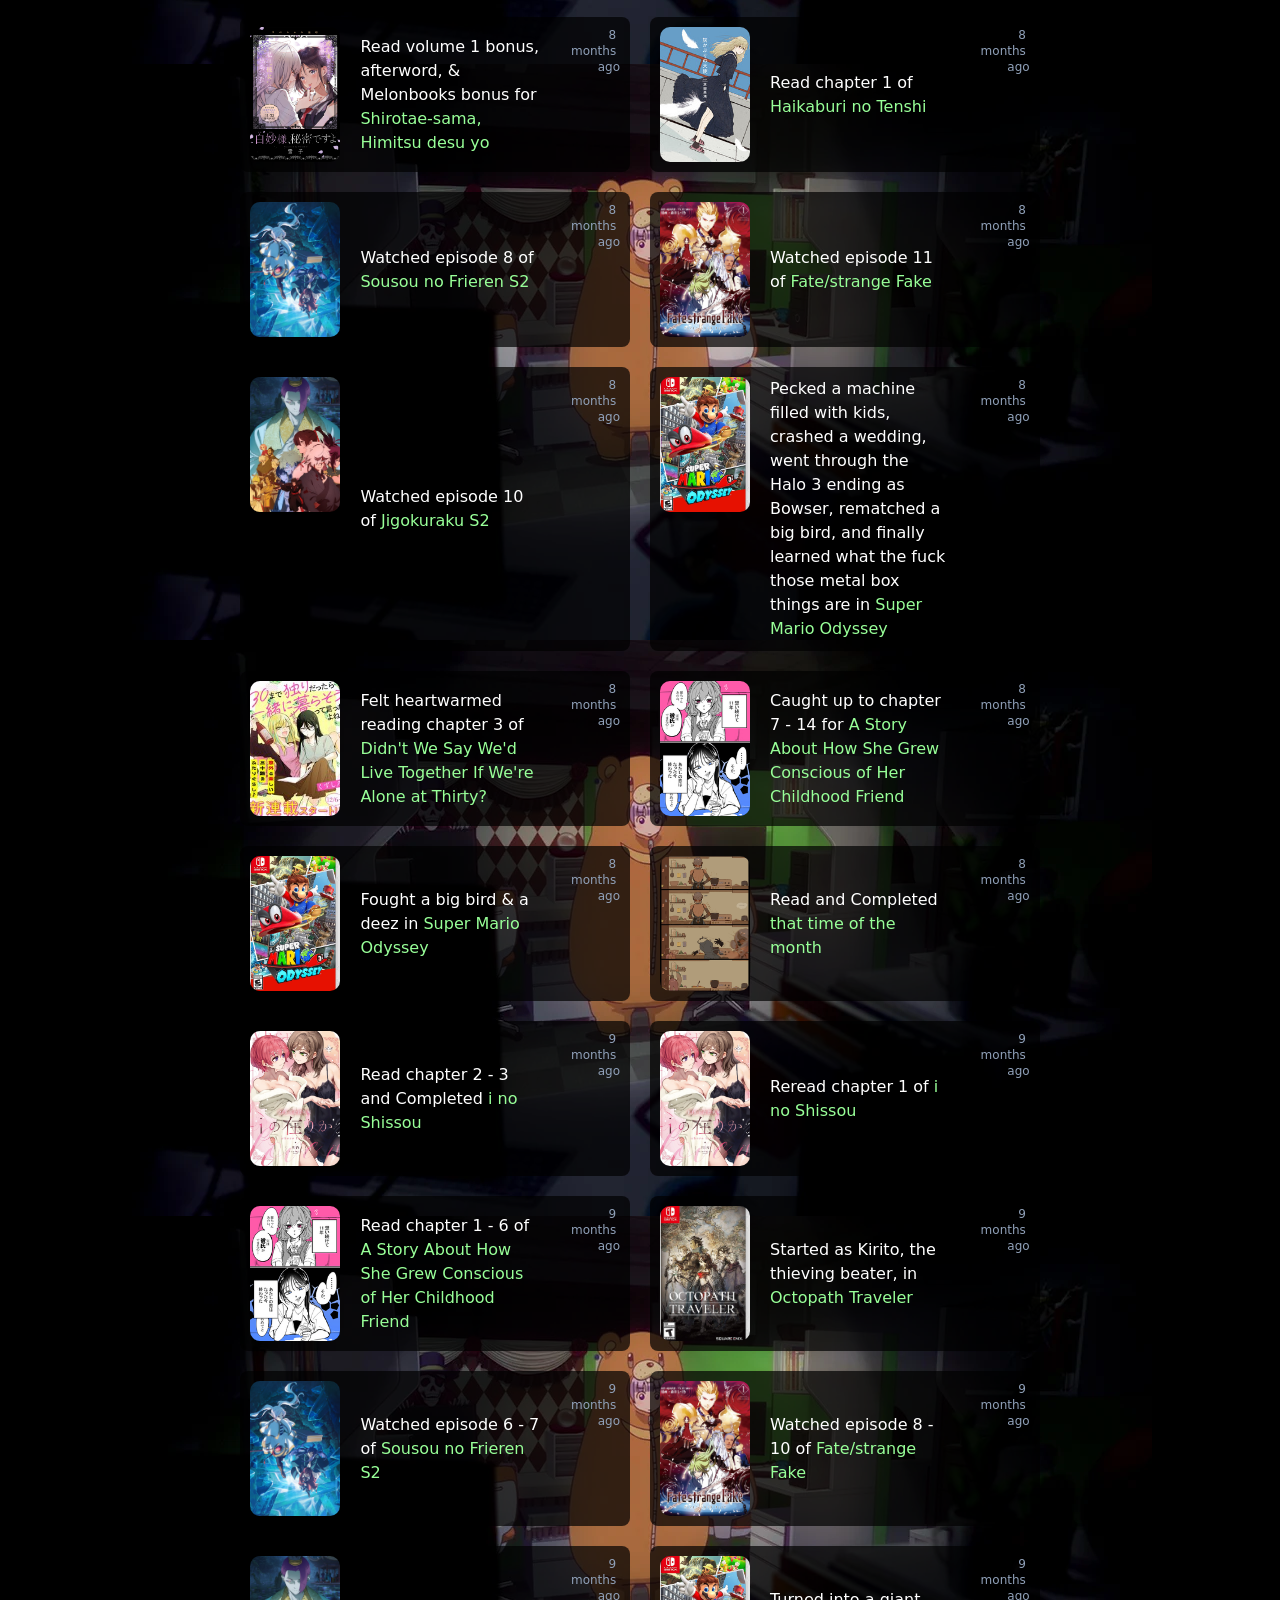
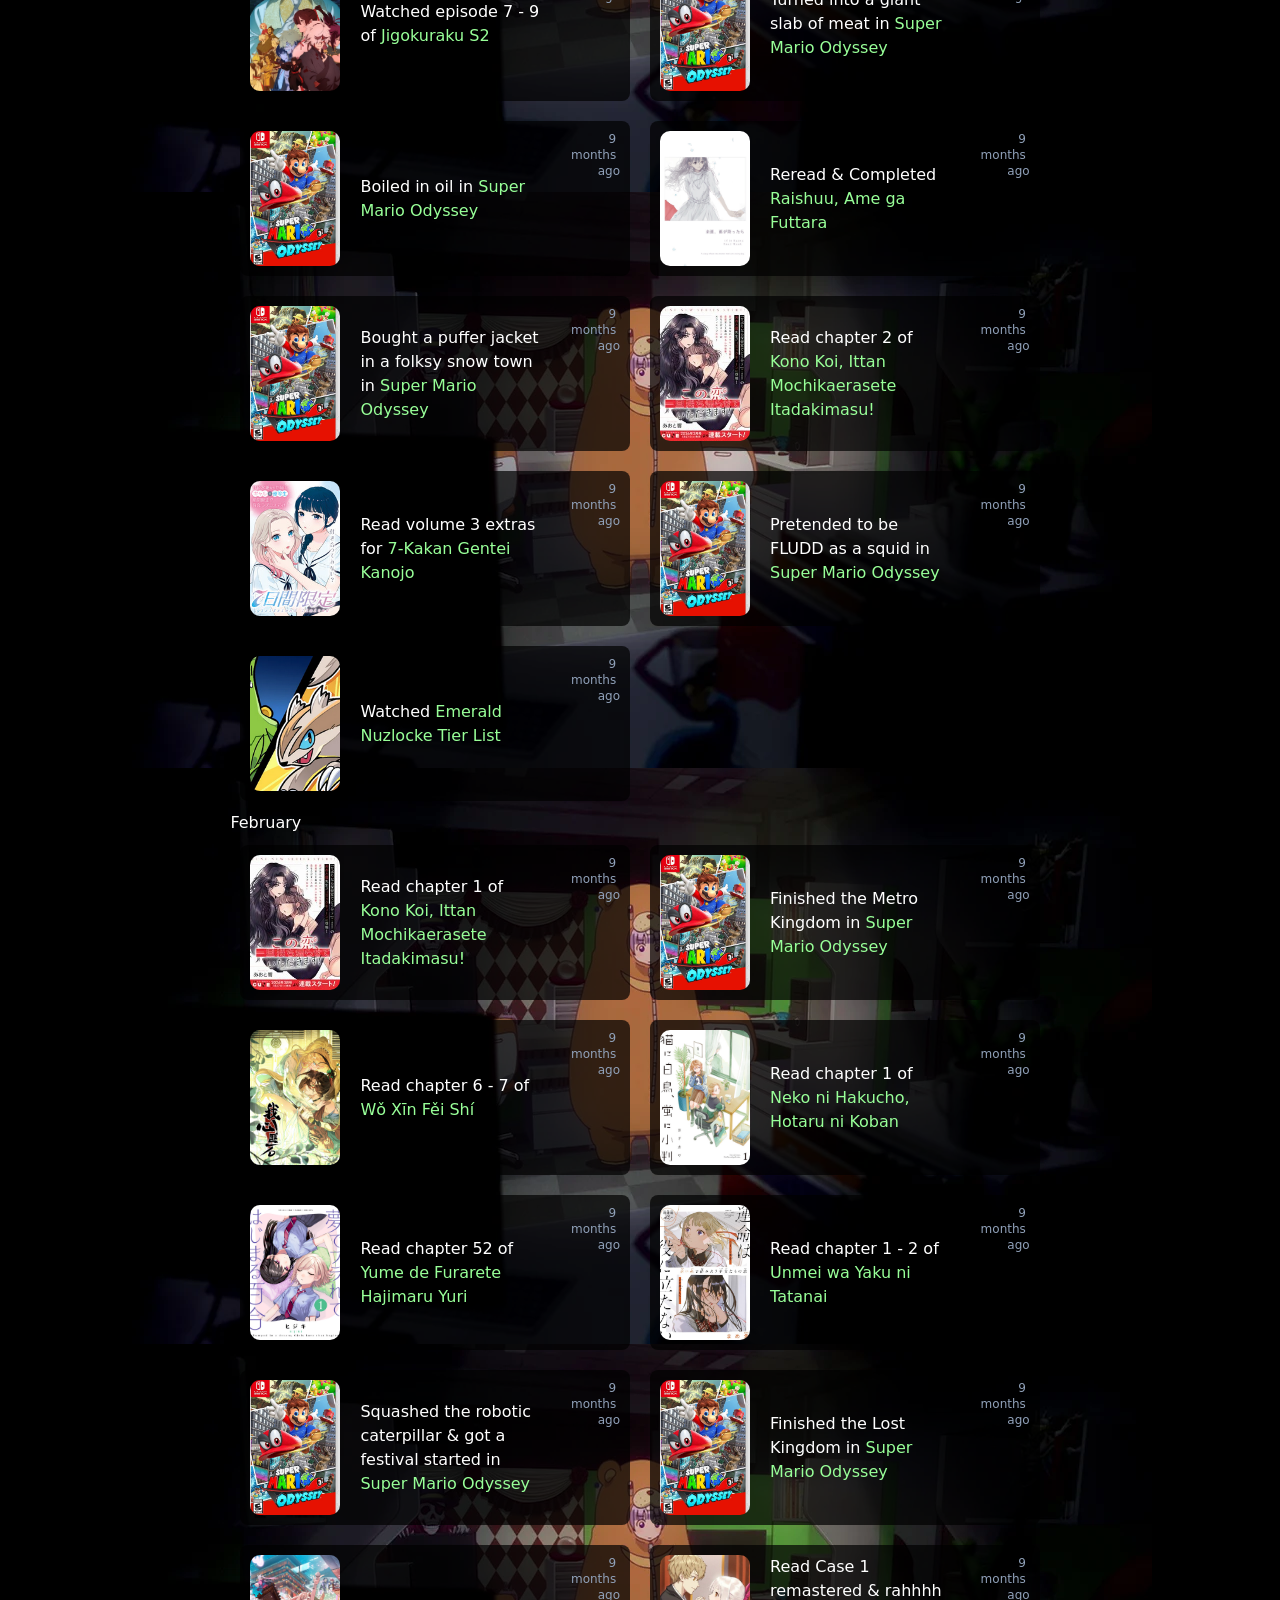
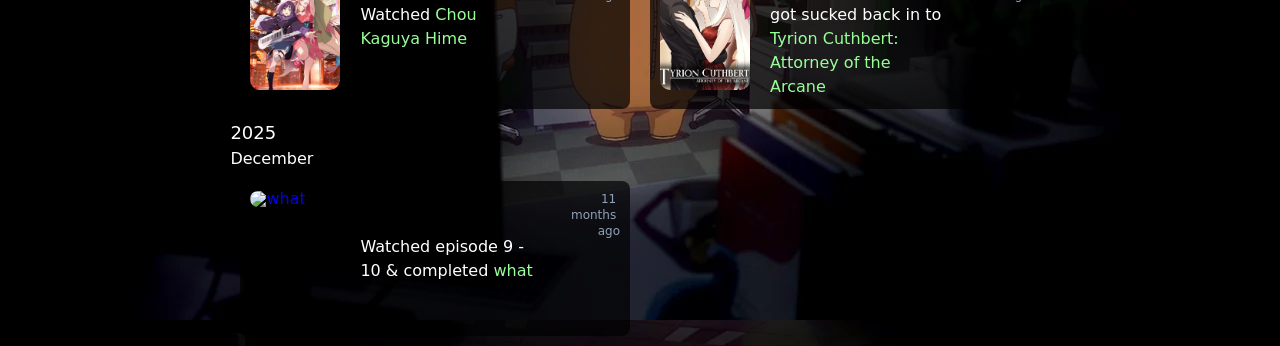
==== commit d52e7f17: "feat: added may section to jump on the left" ====
--- a/docs/index.html
+++ b/docs/index.html
@@ -26,31 +26,32 @@
   <!-- main app -->
   <div id="app" class="flex justify-center items-start mx-3pct sm:mx-10pct opacity-0 transition-opacity duration-test">
     <div class="hidden sm:block flex-1">
-	  <div class="min-h-20px p-19px mb-20px fixed">
-		<ul>
-		  <li>
-			<span>2026</span>
-			<ul>
-			  <li><a href="#2026-04-box">April</a></li>
-			  <li><a href="#2026-03-box">March</a></li>
-			  <li><a href="#2026-02-box">February</a></li>
-			</ul>
-		  </li>
-		</ul>
-	  </div>
+      <div class="min-h-20px p-19px mb-20px fixed">
+        <ul class="select-none">
+          <li>
+            <span>2026</span>
+            <ul>
+              <li><a href="#2026-05-box">May</a></li>
+              <li><a href="#2026-04-box">April</a></li>
+              <li><a href="#2026-03-box">March</a></li>
+              <li><a href="#2026-02-box">February</a></li>
+            </ul>
+          </li>
+        </ul>
+      </div>
     </div>
 
     <div id="activity" class="flex-8 sm:border-red md:border-cyan"></div>
 
     <div class="hidden sm:block flex-1">
-      <div class="fixed">
-		<ul>
-		  <li>Anime</li>
-		  <li>Manga</li>
-		  <li>Games</li>
-		  <li>Movies</li>
-		  <li>Yuri</li>
-		</ul>
+      <div class="fixed select-none">
+        <ul>
+          <li>Anime</li>
+          <li>Manga</li>
+          <li>Games</li>
+          <li>Movies</li>
+          <li>Yuri</li>
+        </ul>
       </div>
     </div>
   </div> 
--- a/docs/css/wind.css
+++ b/docs/css/wind.css
@@ -23,7 +23,8 @@
 	--tw-scale-y: 1;
 }
 
-body {
+/* body { */
+#app {
 	/* background-image: url("../assets/sandbina.jpg"); */
 	background-image: url("../assets/aobear.jpg");
 	background-repeat: repeat-y;
@@ -142,6 +143,7 @@
 	border-radius: 8px;
 }
 
+.select-none { user-select: none; }
 
 /* -------------------------------------------------------------------------- */
 /* Dark Mode                                                                  */
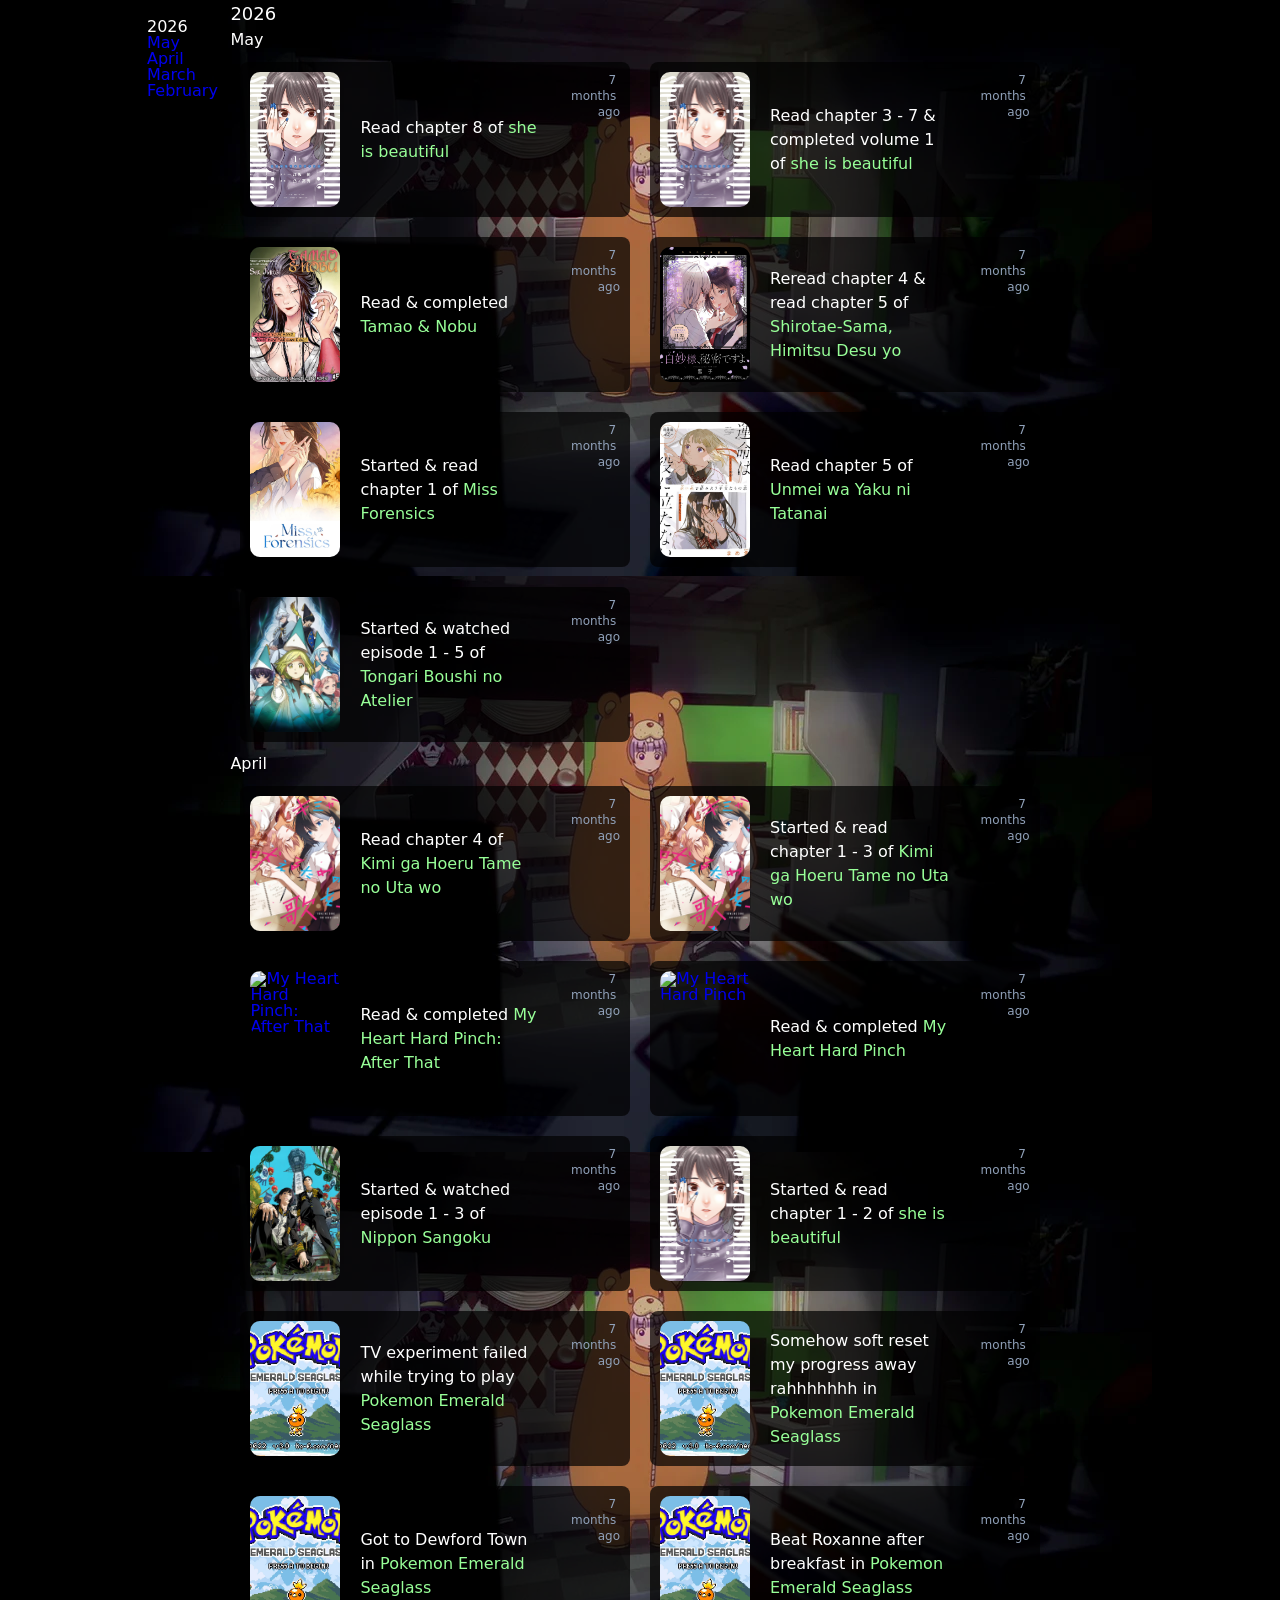
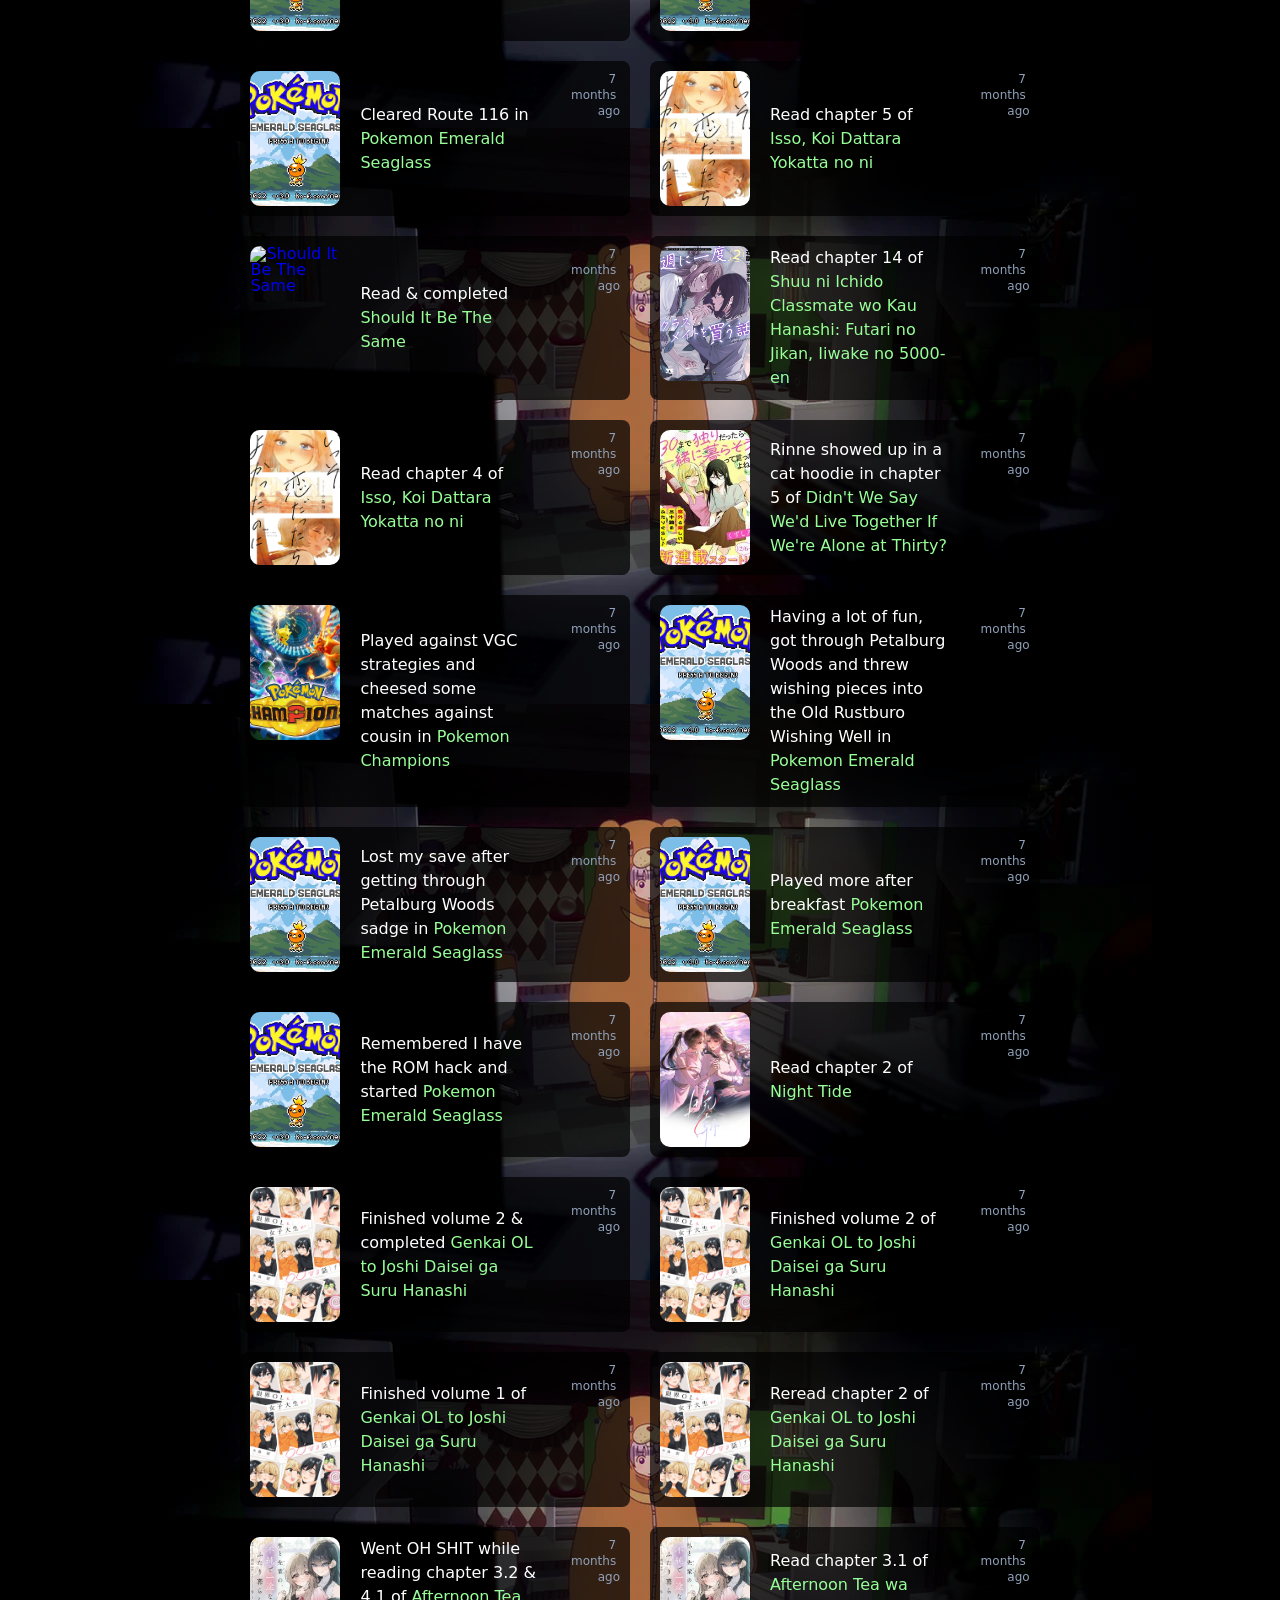
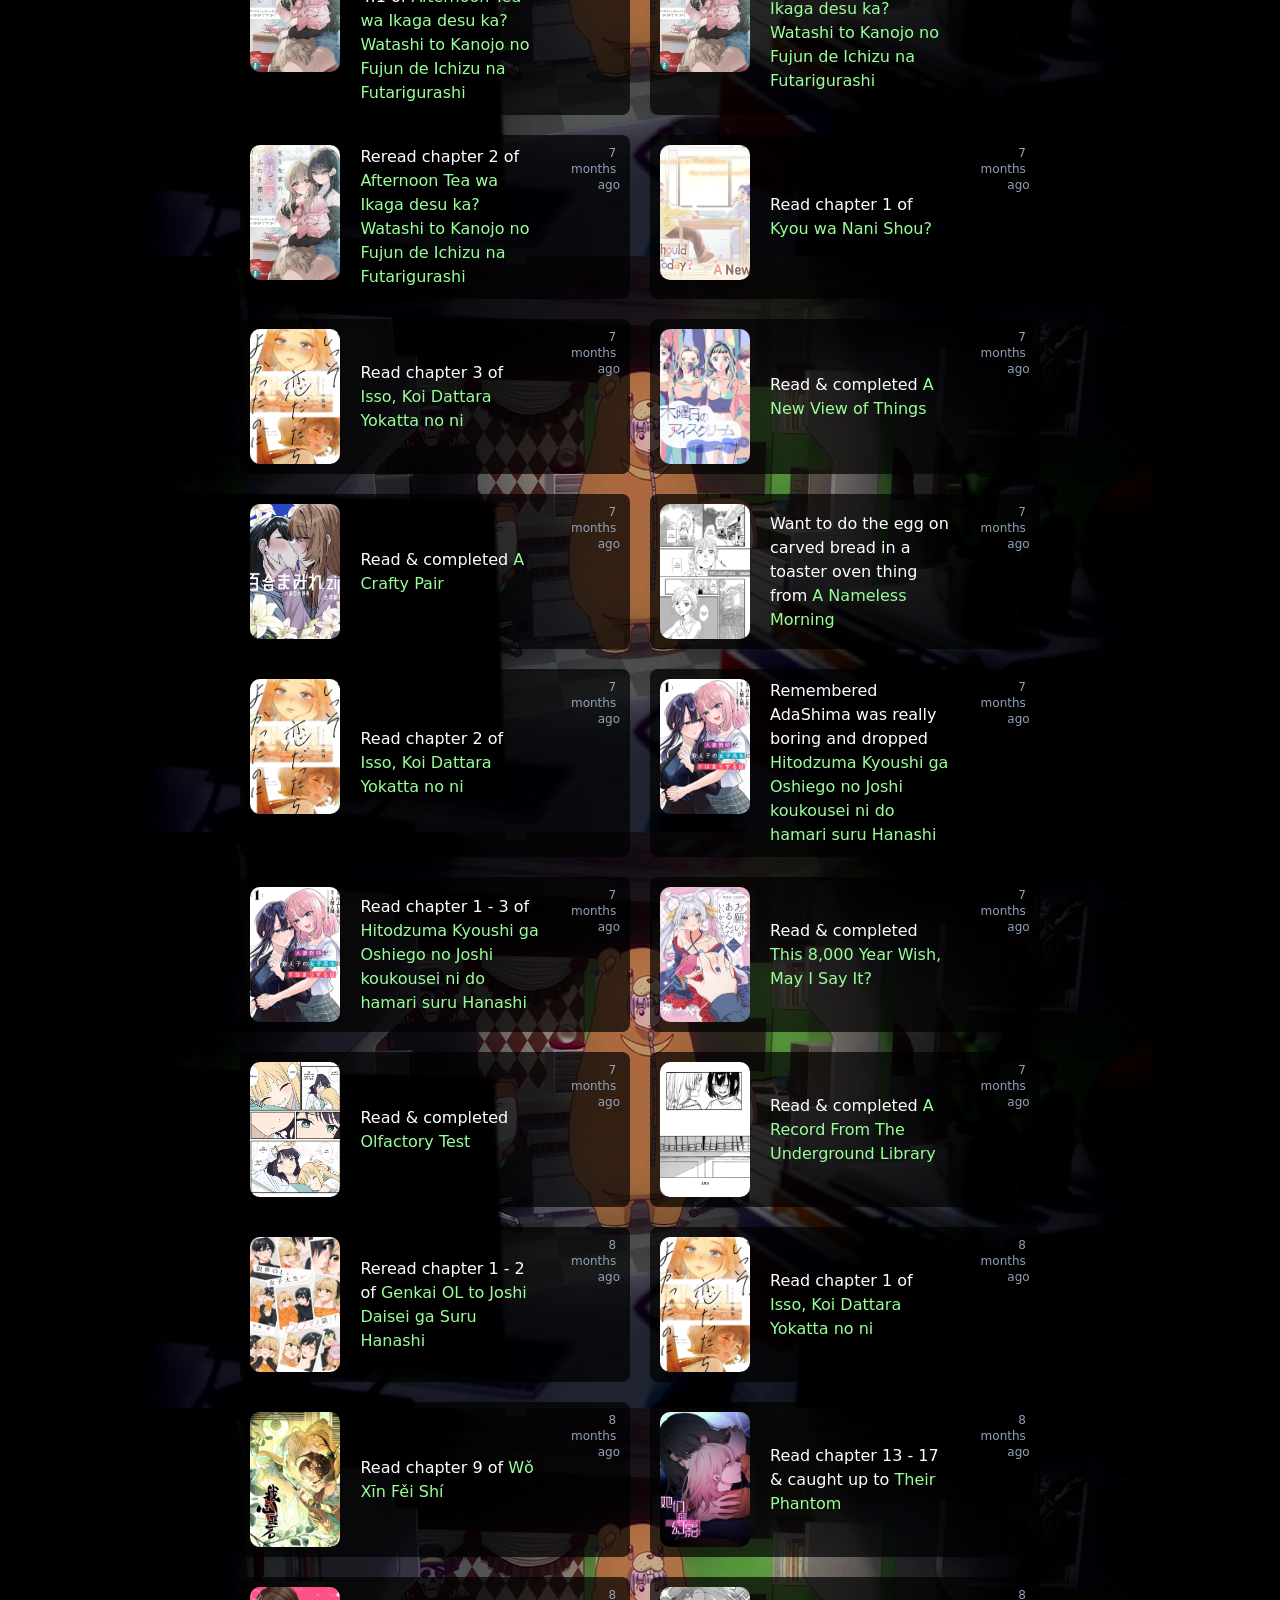
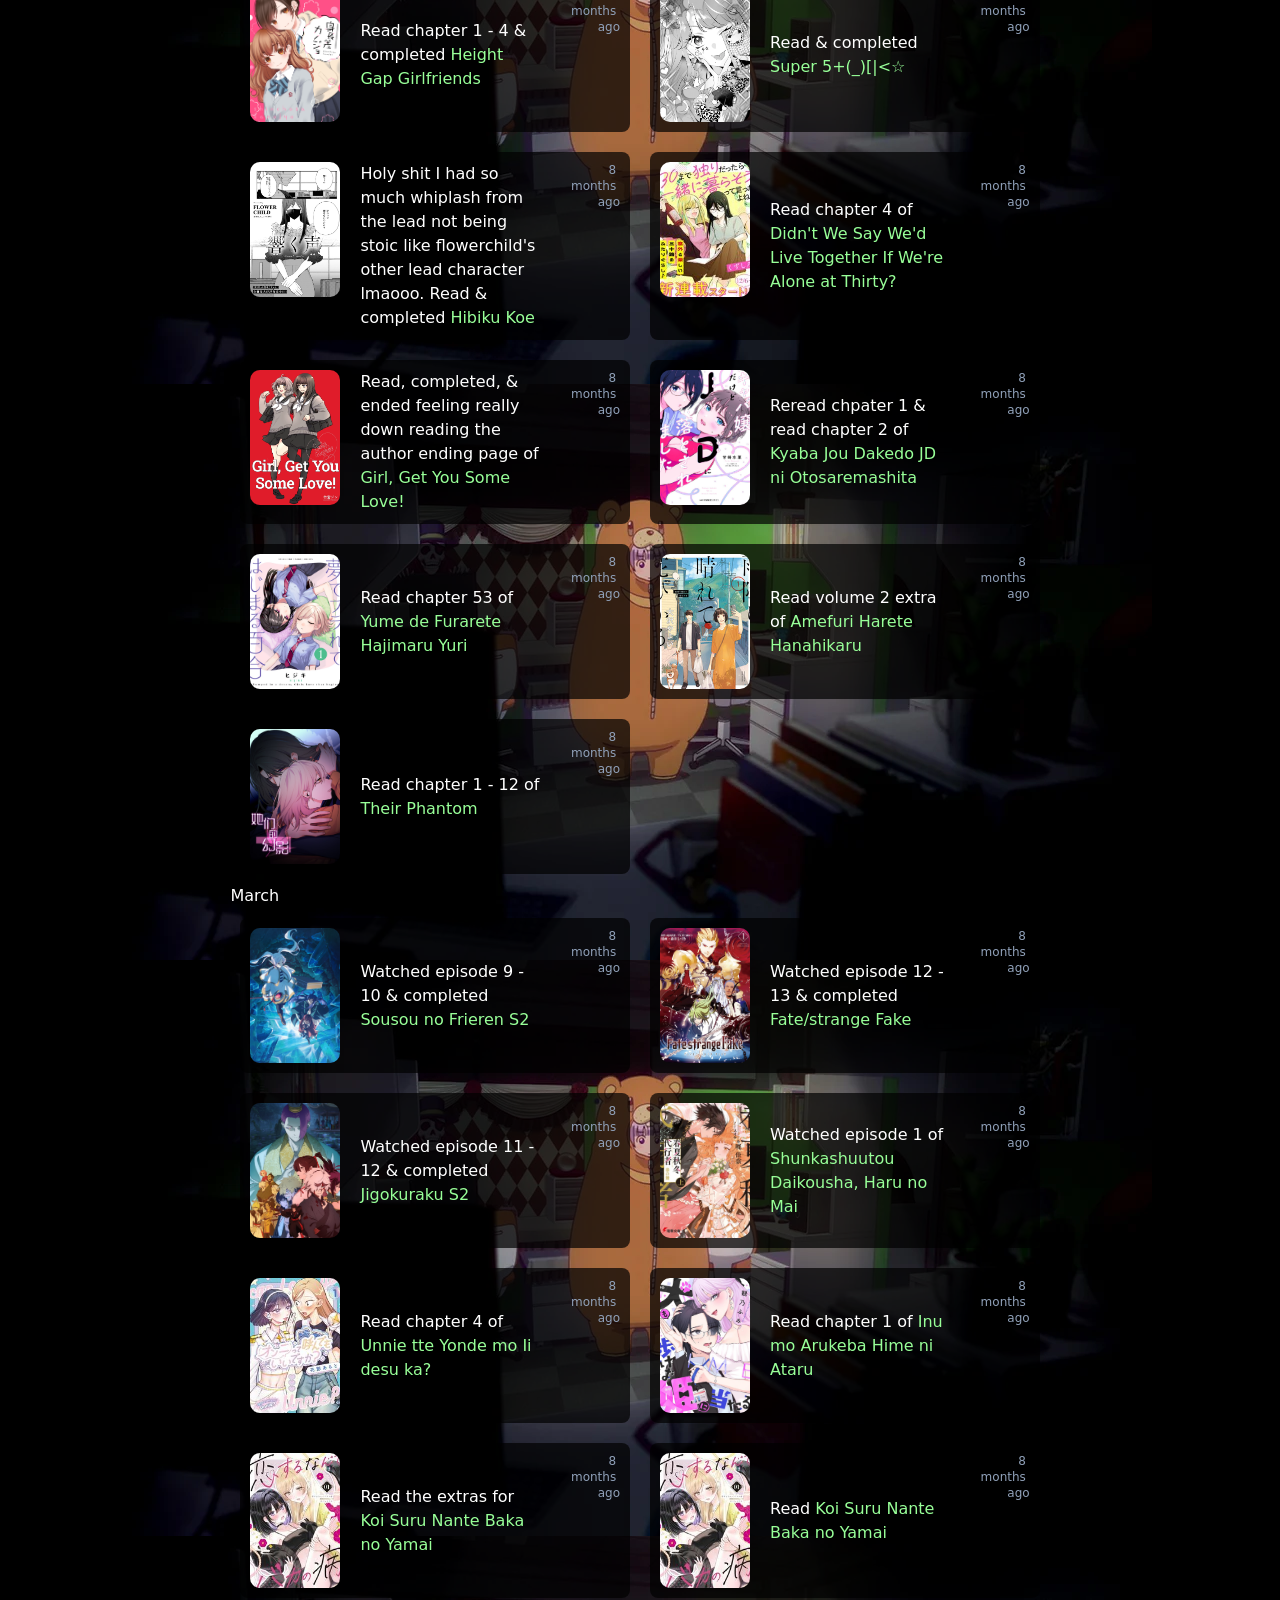
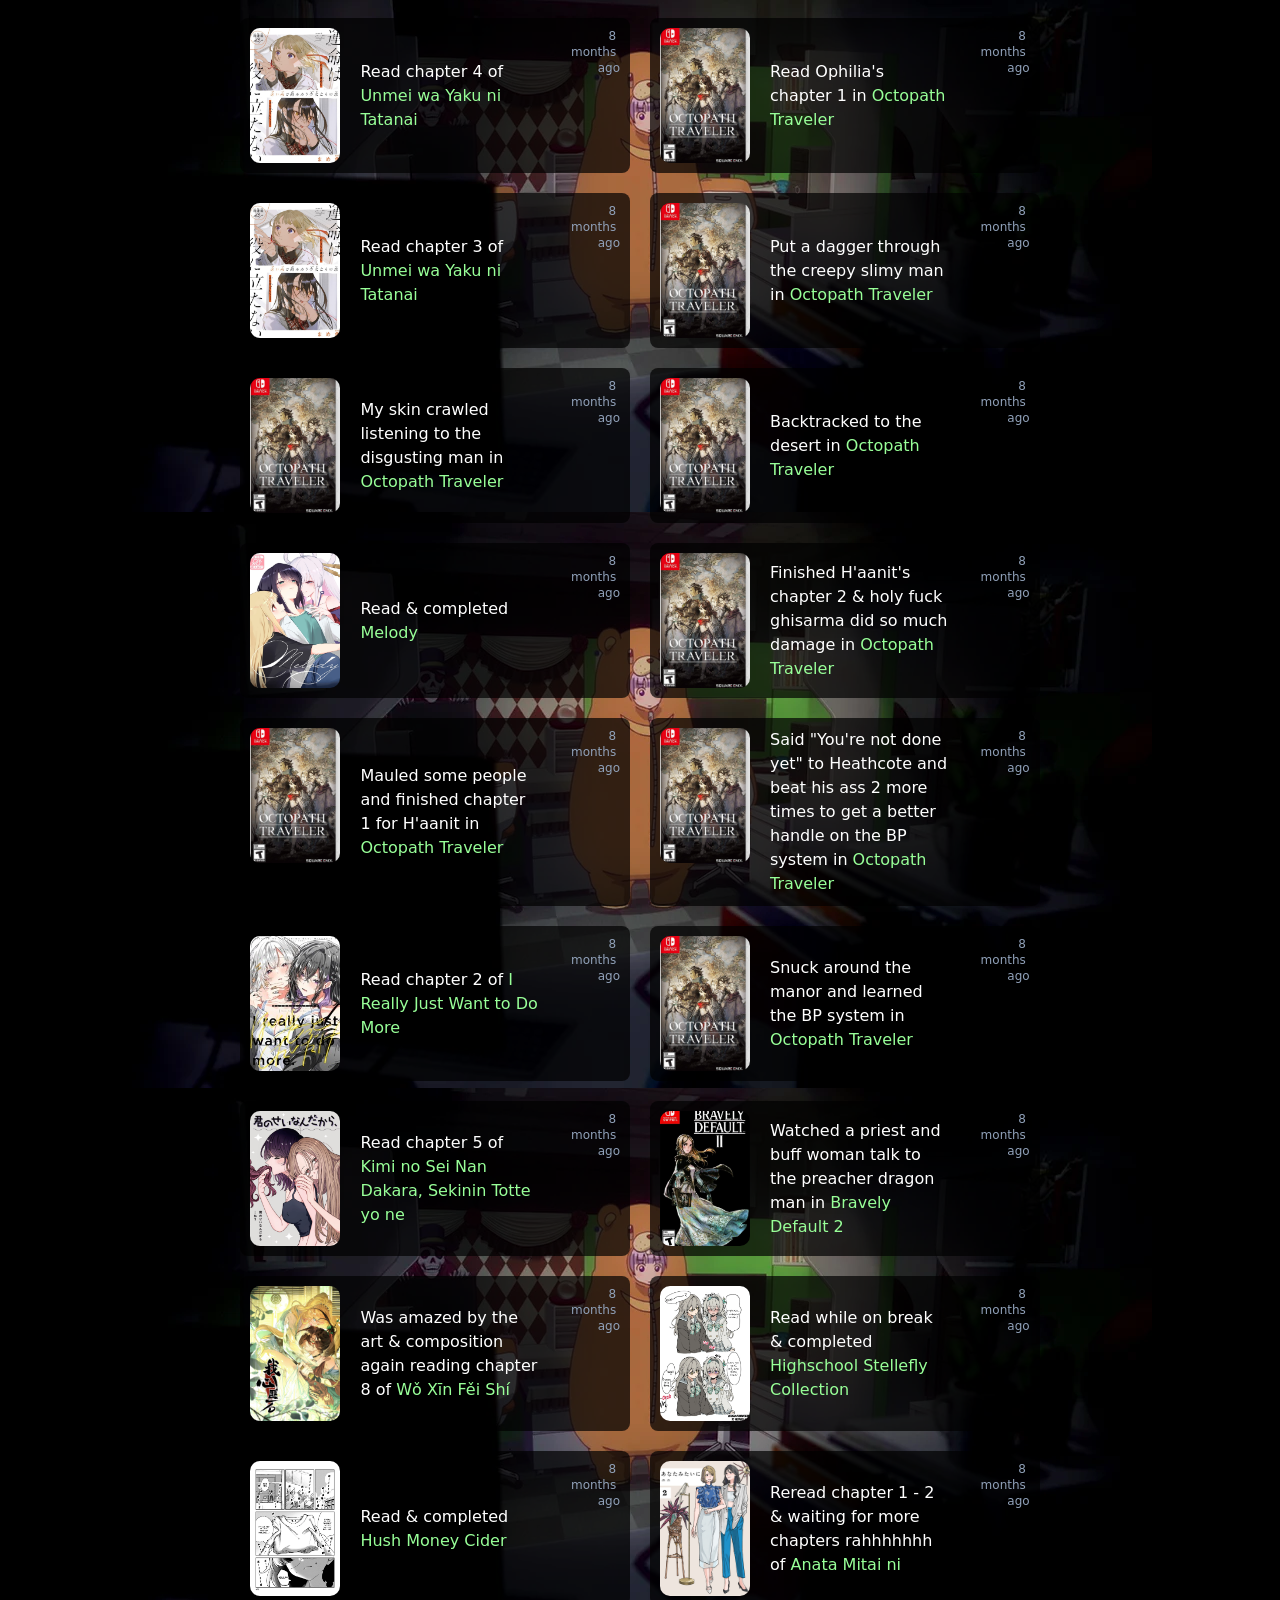
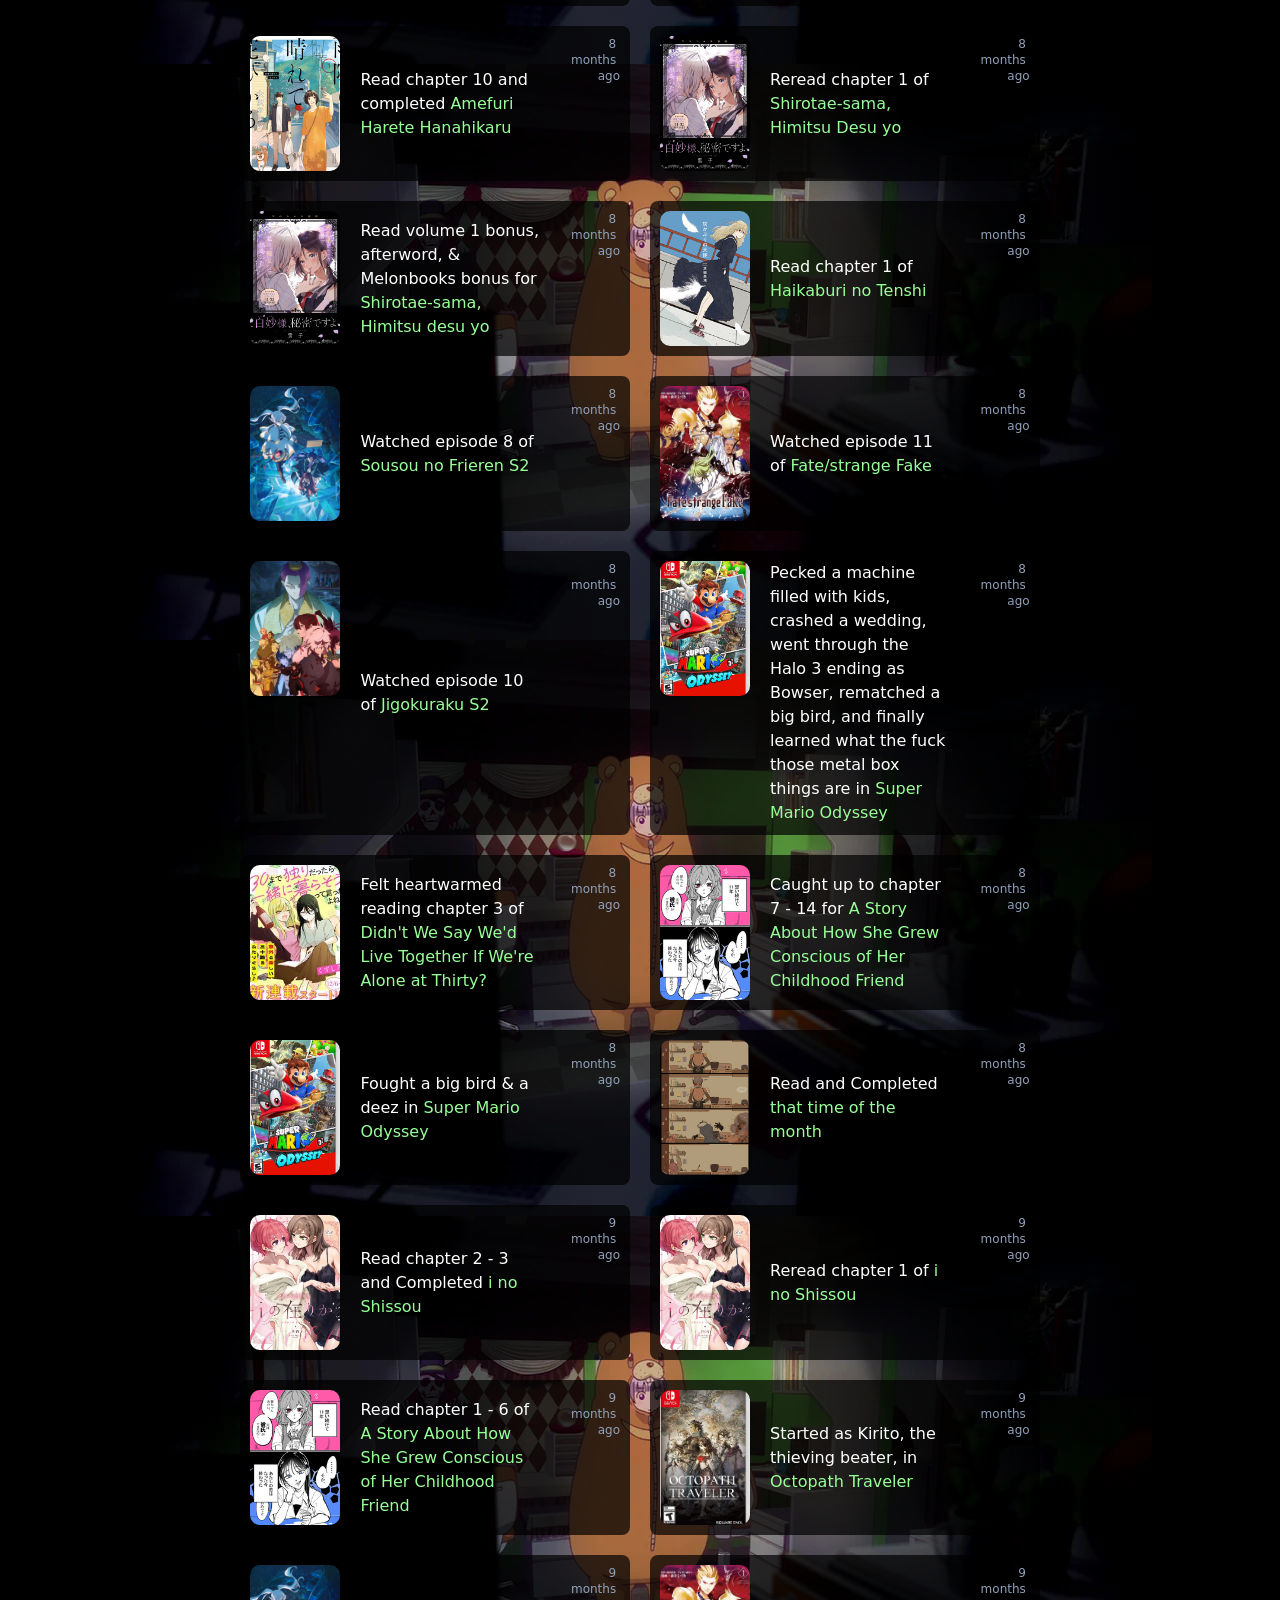
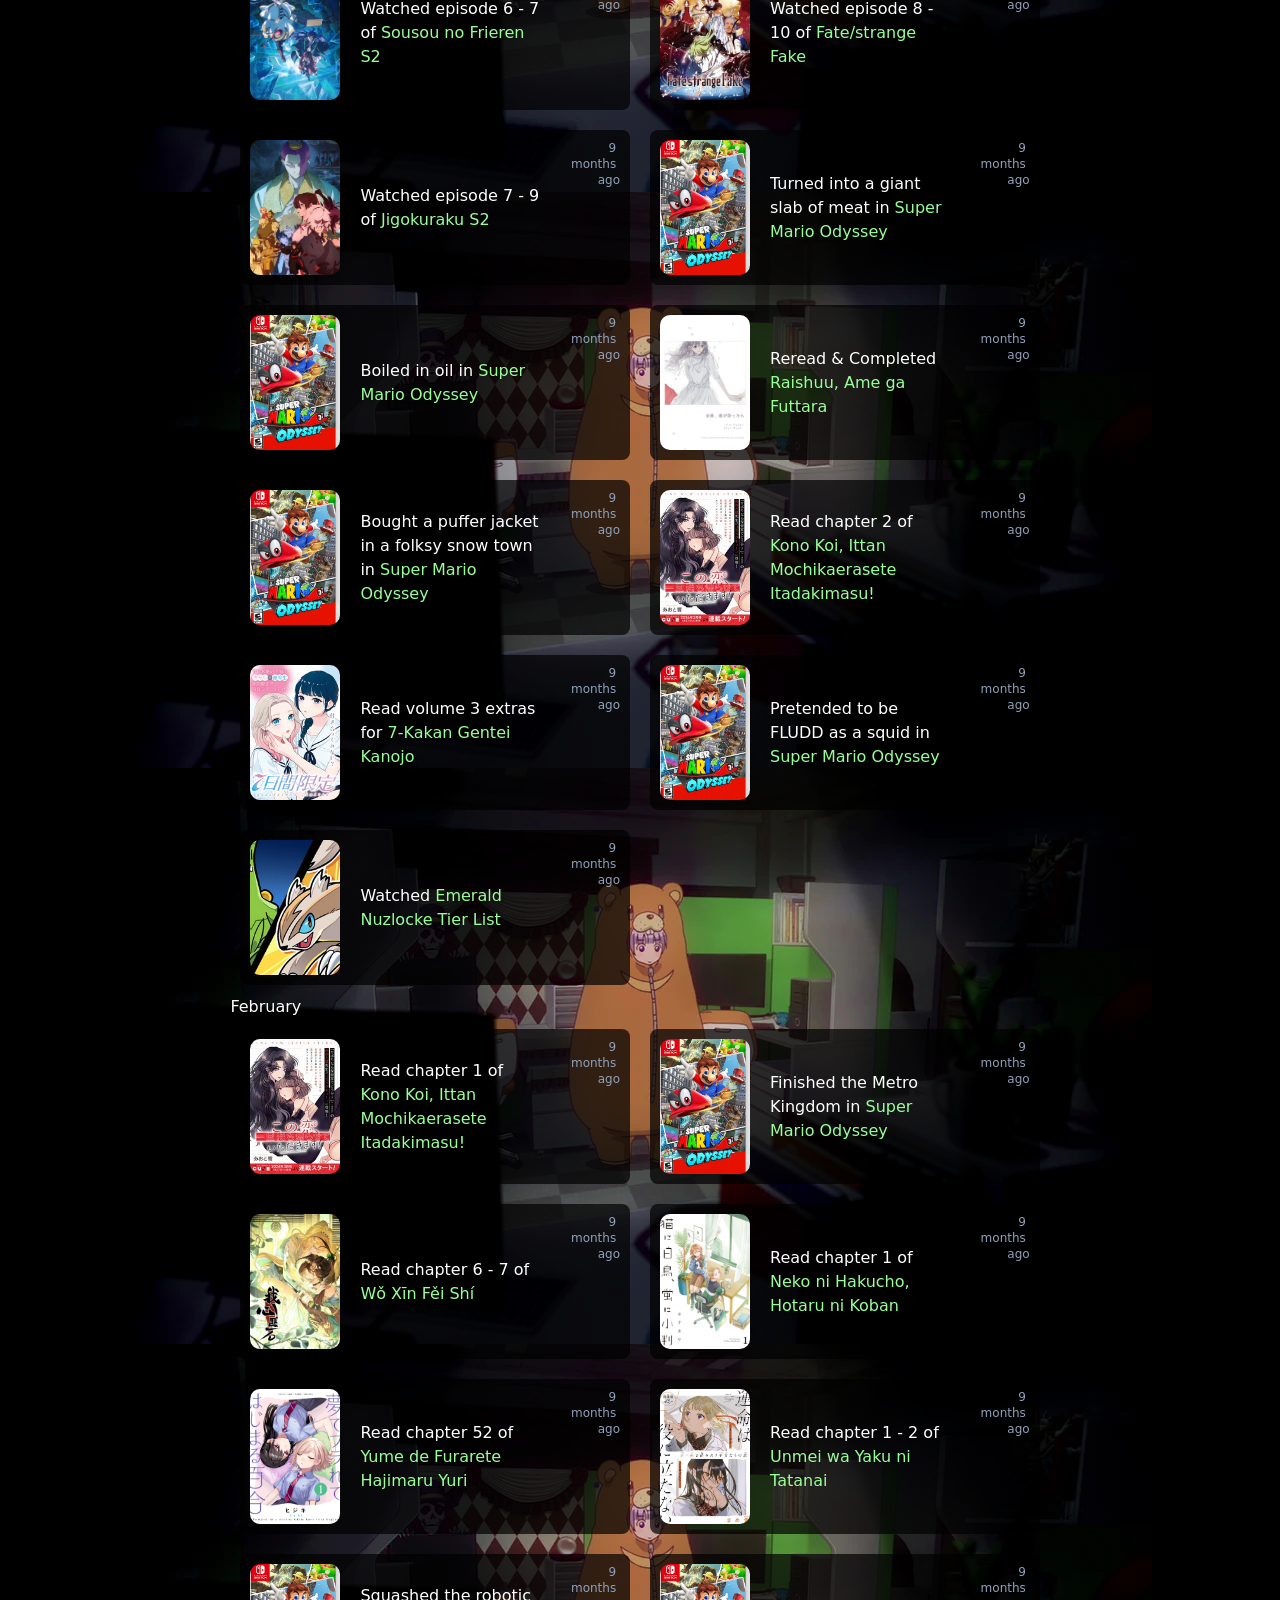
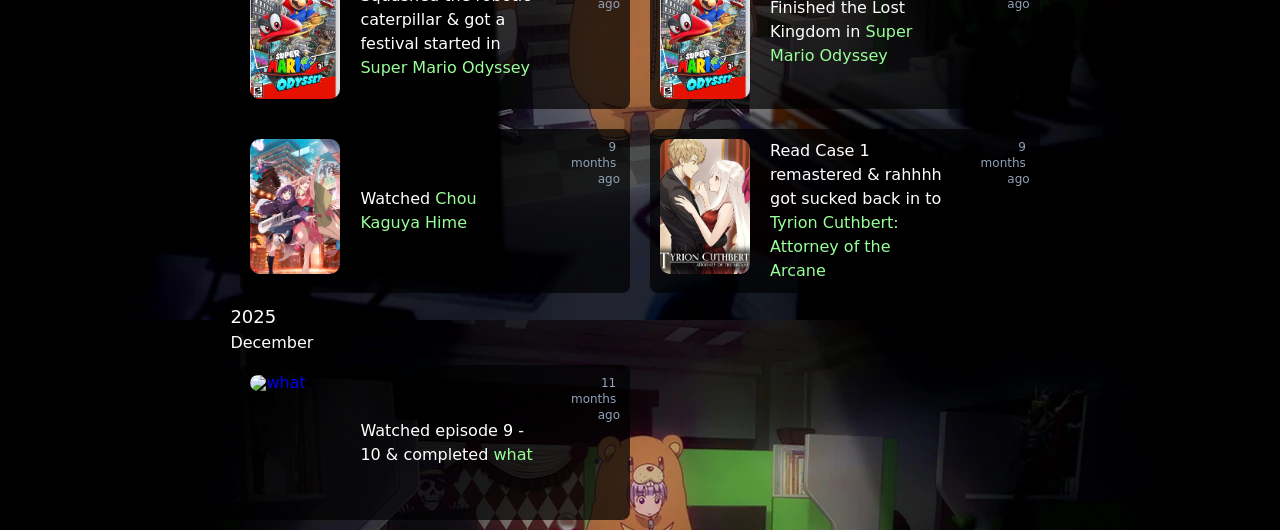
==== commit dbdde83a: "refactor: removed right side sidebar for now" ====
--- a/docs/index.html
+++ b/docs/index.html
@@ -44,15 +44,15 @@
     <div id="activity" class="flex-8 sm:border-red md:border-cyan"></div>
 
     <div class="hidden sm:block flex-1">
-      <div class="fixed select-none">
-        <ul>
-          <li>Anime</li>
-          <li>Manga</li>
-          <li>Games</li>
-          <li>Movies</li>
-          <li>Yuri</li>
-        </ul>
-      </div>
+      <!-- <div class="fixed select-none"> -->
+      <!--   <ul> -->
+      <!--     <li>Anime</li> -->
+      <!--     <li>Manga</li> -->
+      <!--     <li>Games</li> -->
+      <!--     <li>Movies</li> -->
+      <!--     <li>Yuri</li> -->
+      <!--   </ul> -->
+      <!-- </div> -->
     </div>
   </div> 
 
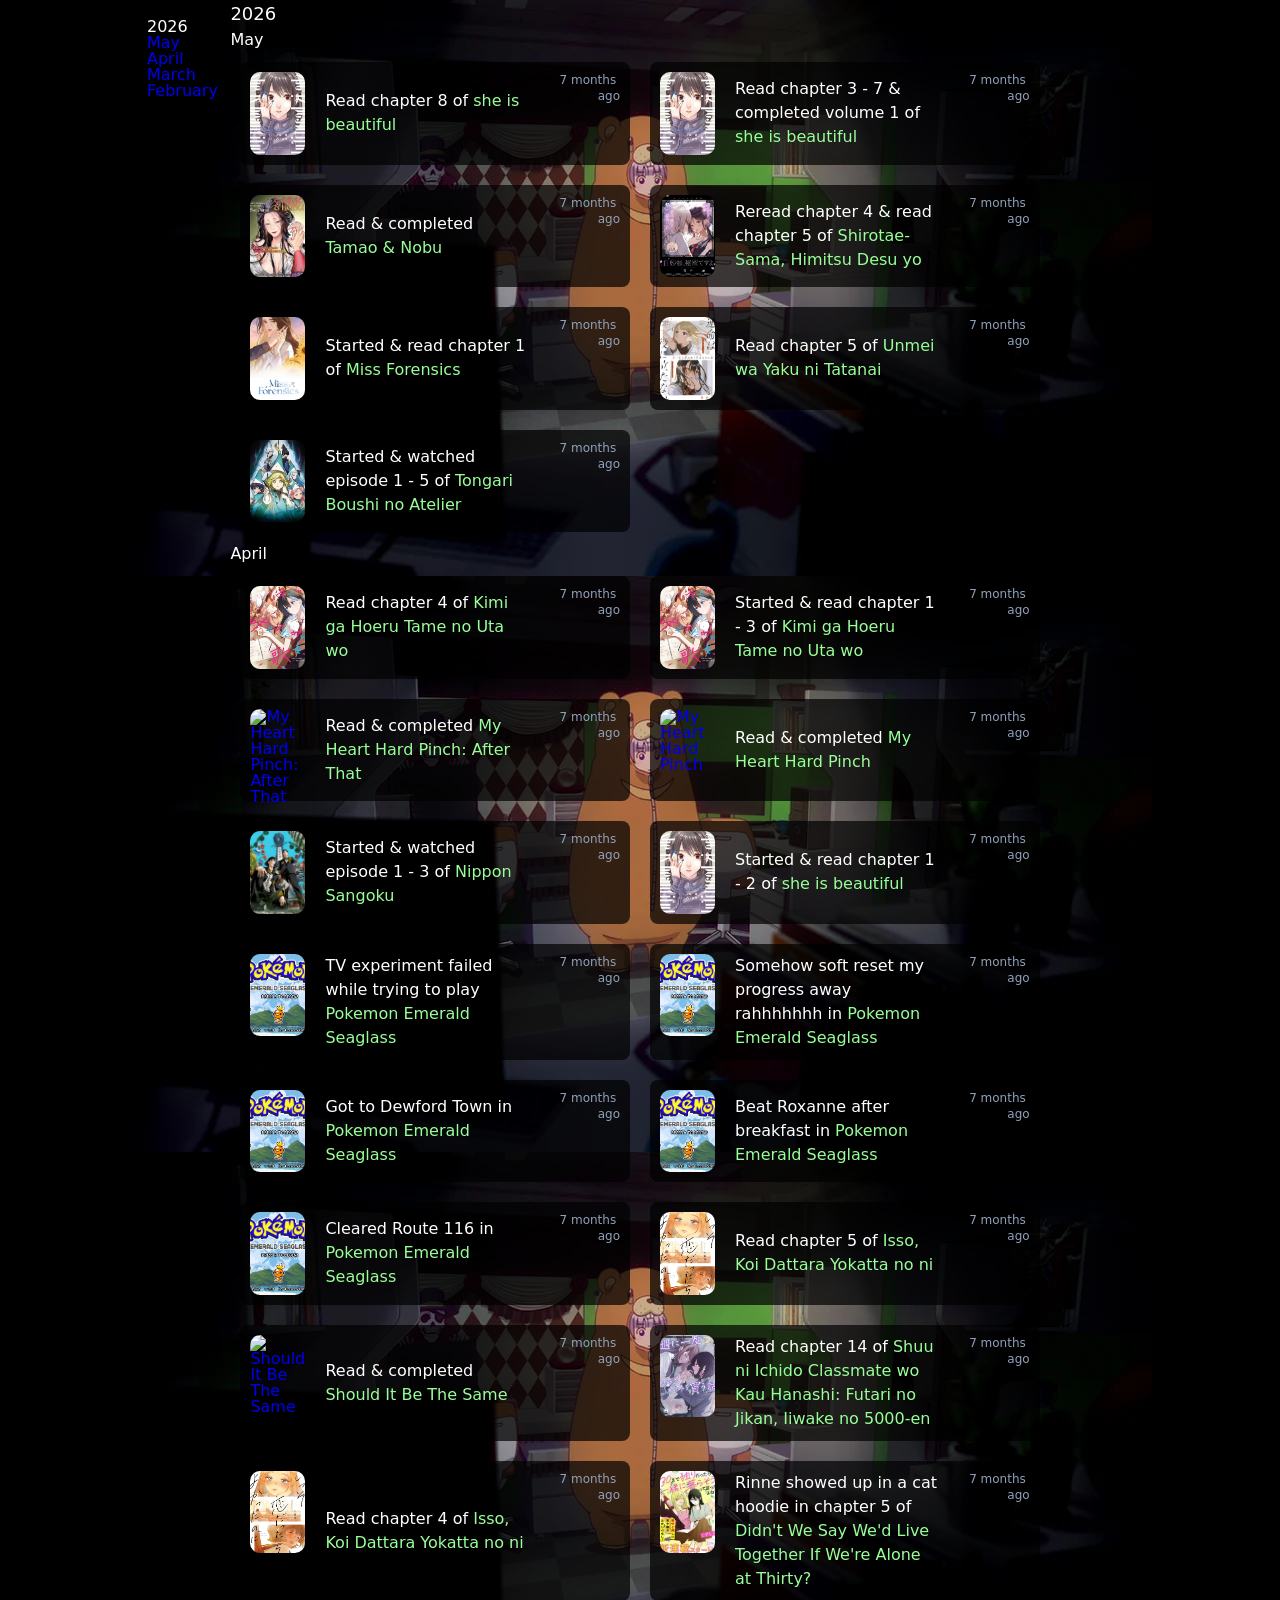
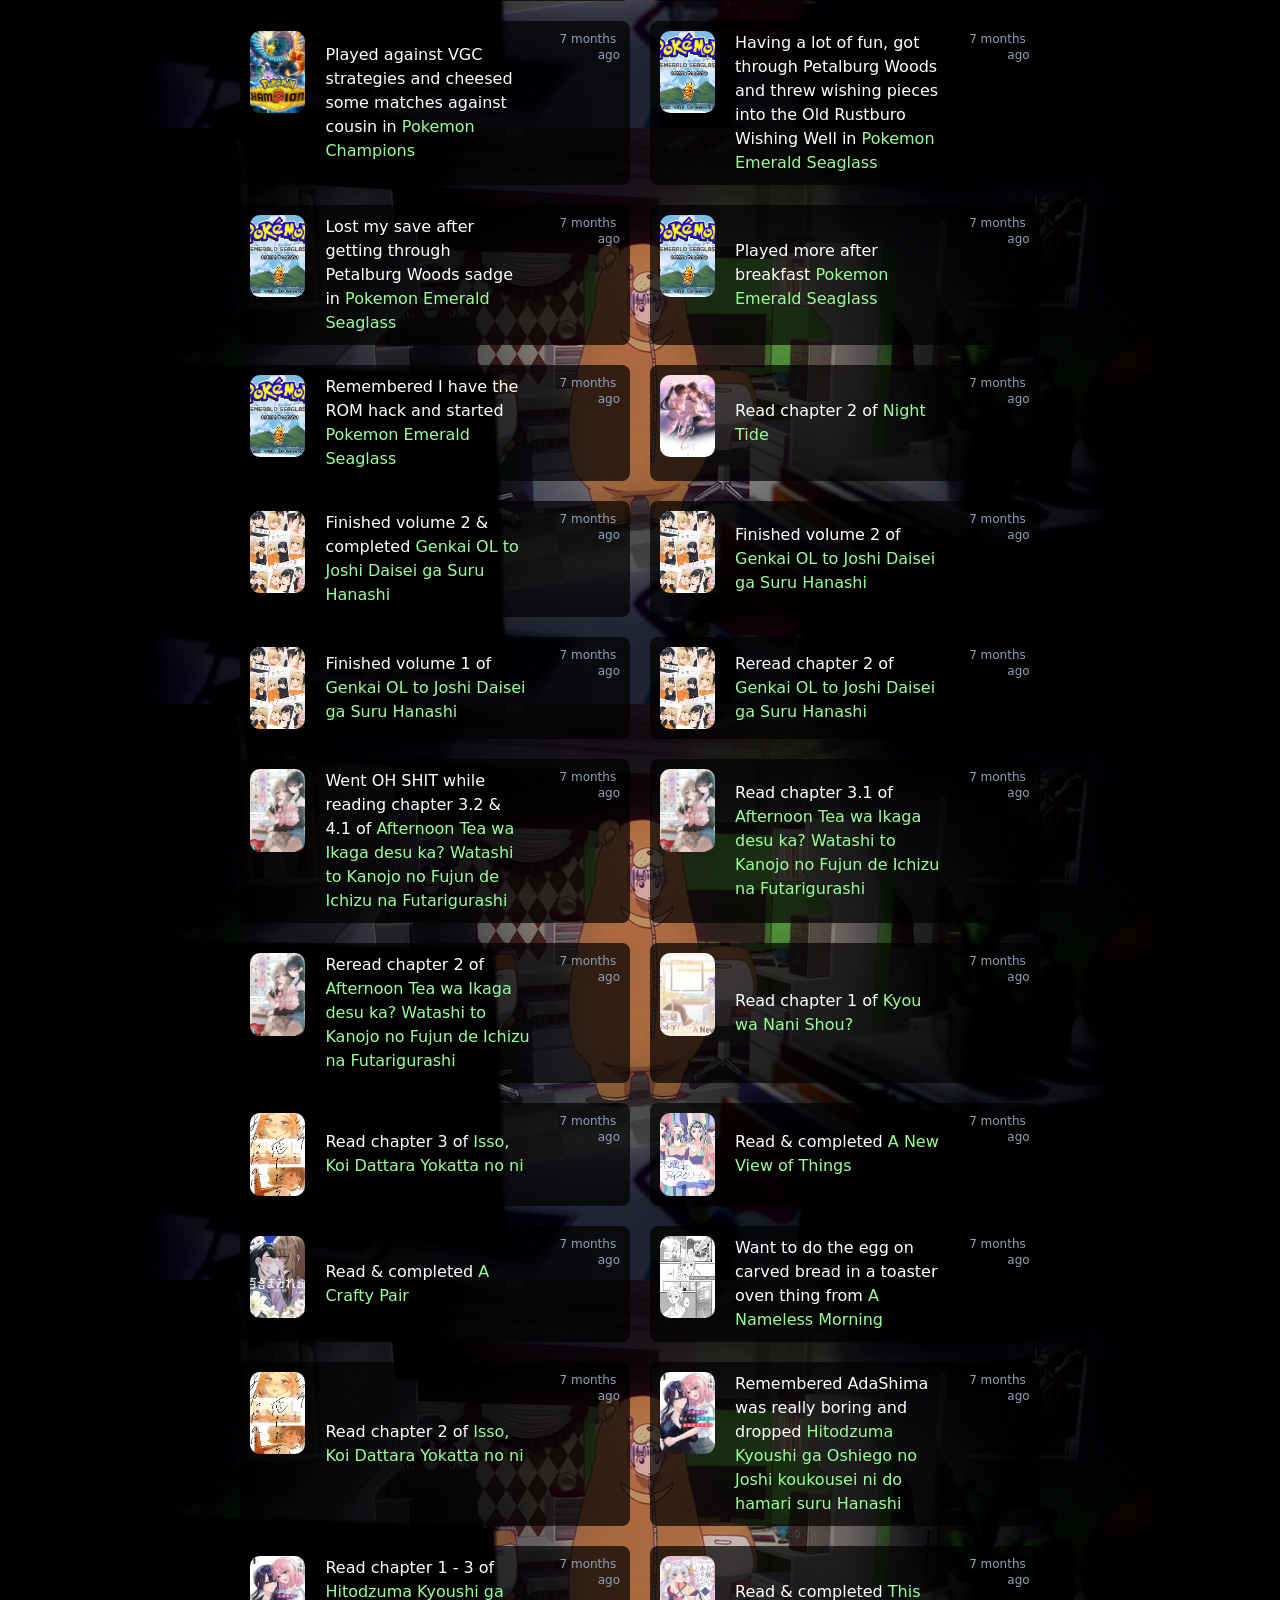
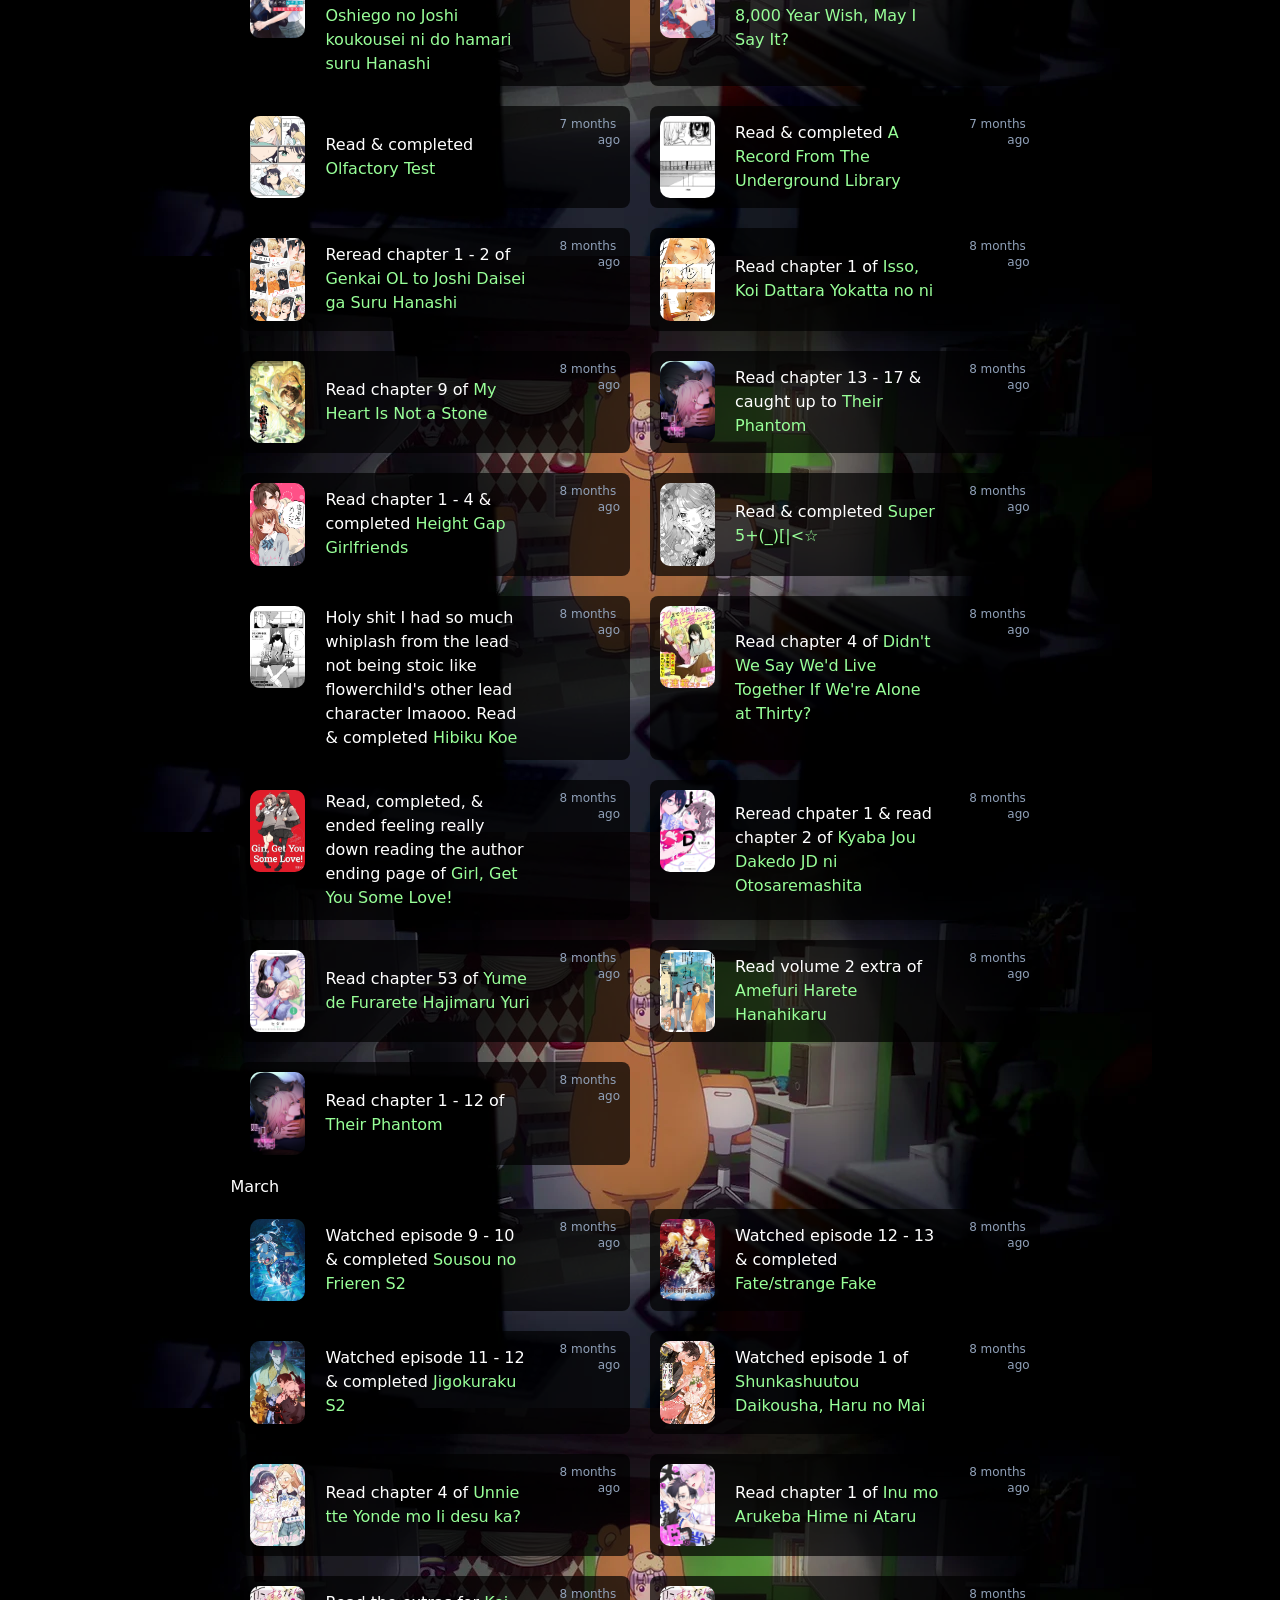
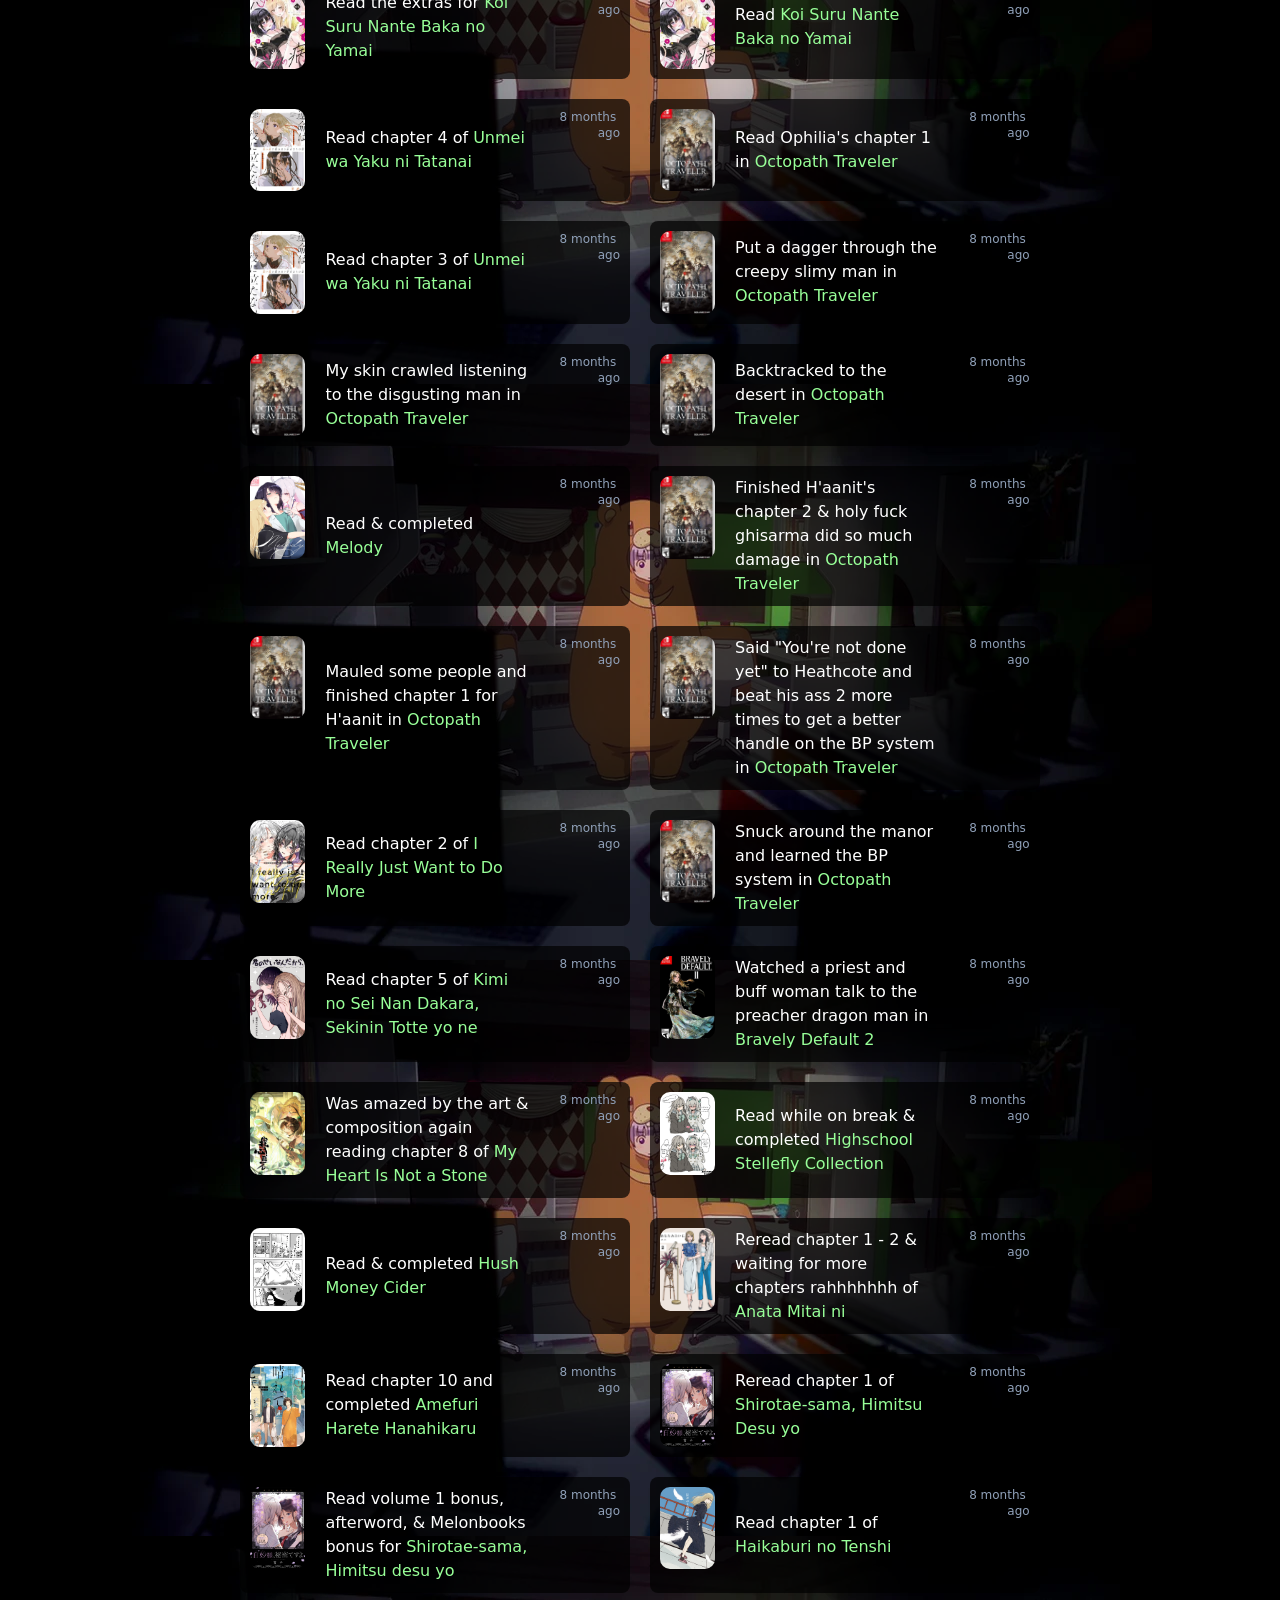
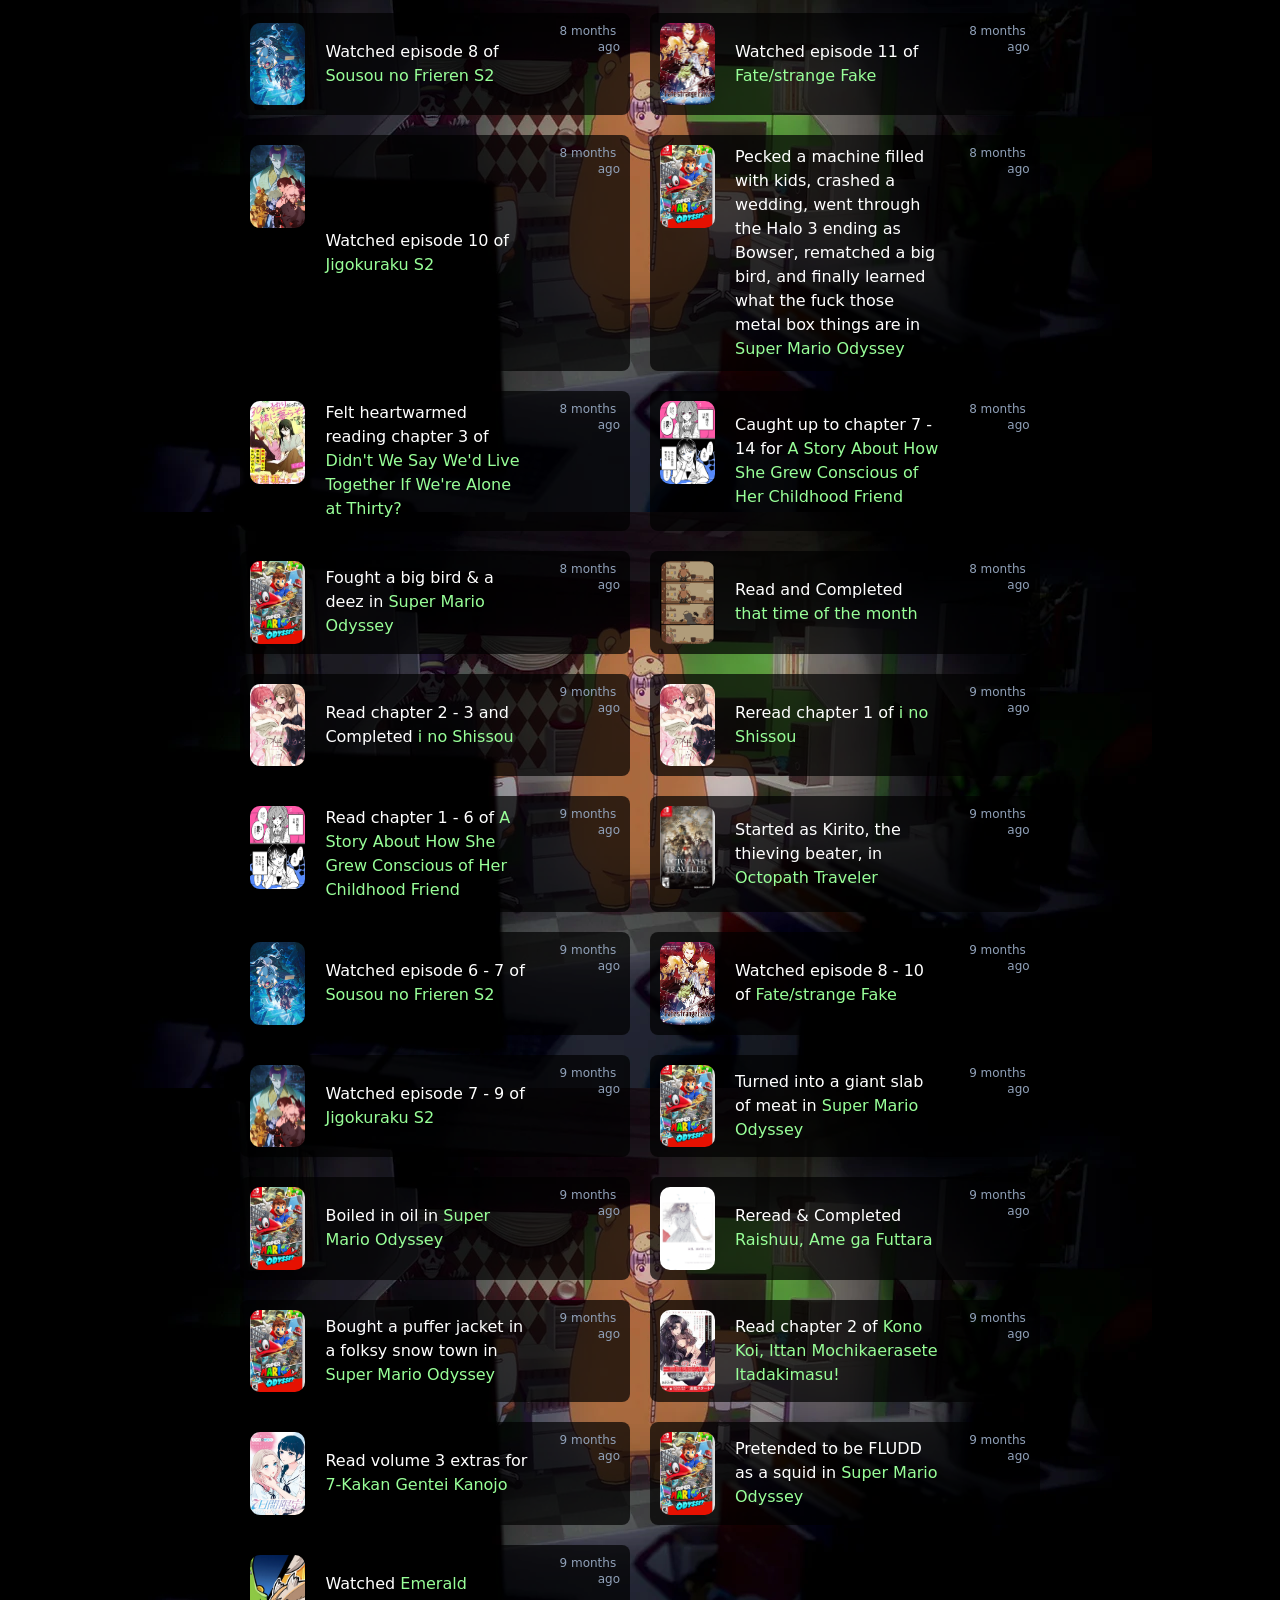
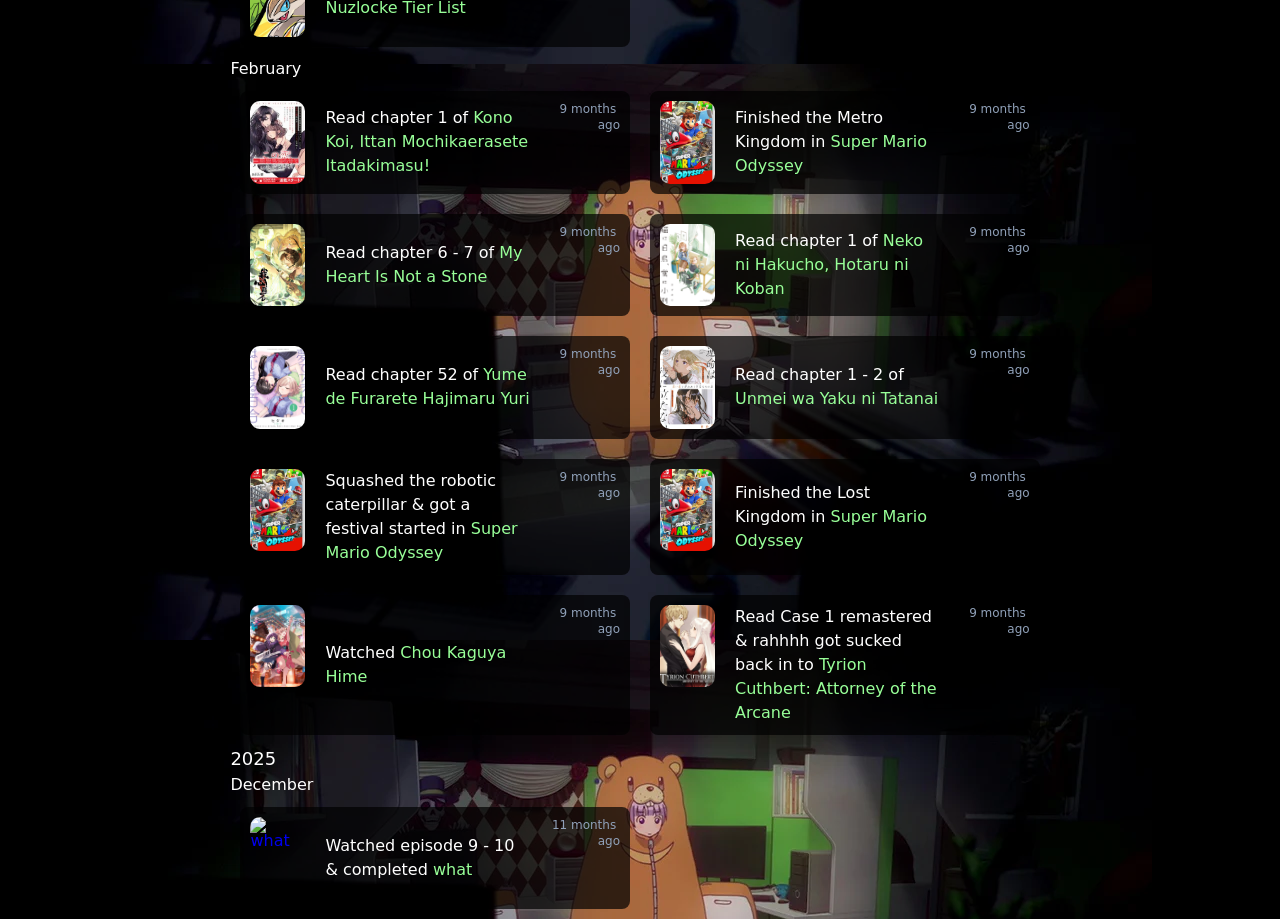
==== commit d940ad2d: "fix: included components css" ====
--- a/docs/index.html
+++ b/docs/index.html
@@ -17,6 +17,7 @@
   <!-- custom stylesheets -->
   <link rel="stylesheet" href="css/reset.css">
   <link rel="stylesheet" href="css/wind.css">
+  <link rel="stylesheet" href="css/components.css">
 
   <title>Media Activity</title>
   <link rel="icon" type="image/svg+xml" href="./assets/favico.svg">
--- a/docs/css/wind.css
+++ b/docs/css/wind.css
@@ -1,8 +1,6 @@
-/* Tailwind font */
 html, body {
-	/* font-family: Inter, sans-serif; */
+	/* Tailwind font */
 	font-family: Inter var,ui-sans-serif,system-ui,-apple-system,BlinkMacSystemFont,Segoe UI,Roboto,Helvetica Neue,Arial,Noto Sans,sans-serif,Apple Color Emoji,Segoe UI Emoji,Segoe UI Symbol,Noto Color Emoji;
-	/* font-family: Roboto,-apple-system,BlinkMacSystemFont,Segoe UI,Oxygen,Ubuntu,Cantarell,Fira Sans,Droid Sans,Helvetica Neue,sans-serif; */
 }
 
 :root {
@@ -23,8 +21,8 @@
 	--tw-scale-y: 1;
 }
 
-/* body { */
 #app {
+	/* repeated backgrounds across all entries */
 	/* background-image: url("../assets/sandbina.jpg"); */
 	background-image: url("../assets/aobear.jpg");
 	background-repeat: repeat-y;
@@ -32,42 +30,91 @@
 }
 
 
-/* -------------------------------------------------------------------------- */
+/*――――――――――――――――――――――――――――――――――――――――――――――――――――――――――――――――――――――――――――*/
 /* Light Mode                                                                 */
-/* -------------------------------------------------------------------------- */
-
-/* height */
-.h-screen { height: 100vh; }
-.h-full { height: 100%; }
-.h-2 { height: 20%; }
-
-.min-h-20px { min-height: 20px; }
+/*――――――――――――――――――――――――――――――――――――――――――――――――――――――――――――――――――――――――――――*/
+
+/*――[ Layout ]――――――――――――――――――――――――――――――――――――――――――――――――――――――――――――――――*/
+
+/* display */
+.block { display: block; }
+.flex  { display: flex; }
+.grid  { display: grid; }
+
+/* object fit */
+.object-contain    { object-fit: contain; }
+.object-cover      { object-fit: cover; }
+.object-fill       { object-fit: fill; }
+.object-none       { object-fit: none; }
+.object-scale-down { object-fit: scale-down; }
+
+/* position */
+.fixed { position: fixed; }
+
+
+/*――[ Flexbox & Grid ]――――――――――――――――――――――――――――――――――――――――――――――――――――――――*/
+
+/* flex */
+.flex-1  { flex: 1 1 0% }
+.flex-8  { flex: 8 1 0% }
+.flex-10 { flex: 10 1 0% }
+.flex-25 { flex: 25 1 0% }
+.flex-15 { flex: 15 1 0%; }
+.flex-70 { flex: 70 1 0%; }
+
+/* flex-shrink */
+.shrink-0 { flex-shrink: 0; }
+
+/* grid-template-columns */
+.grid-cols-1 { grid-template-columns: repeat(1, minmax(0, 1fr)); }
+
+/* justify-content */
+.justify-center { justify-content: center; }
+
+/* align-items */
+.items-center { align-items: center; }
+.items-start { align-items: start; }
+
+
+/*――[ Spacing ]―――――――――――――――――――――――――――――――――――――――――――――――――――――――――――――――*/
+
+/* padding */
+.p-19px { padding: 19px; }
+
+/* margin */
+.m-5px    { margin: 5px; }
+.m-10px   { margin: 10px; }
+
+.mx-3pct  { margin: 0 3vw; }
+.mx-15pct { margin: 0 15vw; }
+.mx-20pct { margin: 0 20vw; }
+
+.my-10px  { margin: 10px 0 10px 0; }
+
+.ml-20pct { margin-left: 20vw; }
+
+.mr-20pct { margin-right: 20vw; }
+
+.mb-20px  { margin-bottom: 20px; }
+
+
+/*――[ Sizing ]――――――――――――――――――――――――――――――――――――――――――――――――――――――――――――――――*/
 
 /* width */
 .w-full { width: 100%; }
 .w-1 { width: 10%; }
 
-/* margin */
-.m-5px { margin: 5px; }
-.m-10px { margin: 10px; }
-
-.mx-3pct { margin: 0 3vw; }
-.mx-15pct { margin: 0 15vw; }
-.mx-20pct { margin: 0 20vw; }
-.my-10px { margin: 10px 0 10px 0; }
-.ml-20pct { margin-left: 20vw; }
-.mr-20pct { margin-right: 20vw; }
-
-.mb-20px { margin-bottom: 20px; }
-
-/* padding */
-.p-19px { padding: 19px; }
-
-/* border */
-.border-black { border: 1px solid black; }
-.border-white { border: 1px solid white; }
-.border-red { border: 1px solid red; }
-.rounded-5 { border-radius: 12px; }
+/* height */
+.h-screen { height: 100vh; }
+
+.h-full { height: 100%; }
+.h-2 { height: 20%; }
+
+/* min height */
+.min-h-20px { min-height: 20px; }
+
+
+/*――[ Typography ]――――――――――――――――――――――――――――――――――――――――――――――――――――――――――――*/
 
 /* text size */
 .text-xs { font-size: 0.75rem; line-height: calc(1 / 0.75); }
@@ -75,79 +122,53 @@
 .text-md { font-size: 1rem; line-height: calc(1.5 / 1); }
 .text-lg { font-size: 1.125rem; line-height: calc(1.75 / 1.125); }
 
-/* text color */
+/* text-color: mint */
 a.text-mint { color: #98FF98; }
 
-/* .text-slate-300 { color: oklch(86.9% 0.022 252.894); } */
+/* text-color: slate */
+.text-slate-300 { color: oklch(86.9% 0.022 252.894); }
 .text-slate-400 { color: oklch(70.4% 0.04 256.788); }
-/* .text-slate-500 { color: oklch(55.4% 0.046 257.417); } */
-
-
+.text-slate-500 { color: oklch(55.4% 0.046 257.417); }
+
+/* text-align */
 .text-right { text-align: right; }
 
+/* white-space */
 .whitespace-nowrap { white-space: nowrap; }
 .whitespace-break-spaces { white-space: break-spaces; }
 
-/* display */
-.block { display: block; }
-
-/* flexbox */
-.flex { display: flex; }
-
-.justify-center { justify-content: center; }
-
-.items-center { align-items: center; }
-.items-start { align-items: start; }
-
-/* flex item */
-.flex-1 { flex: 1 1 0% }
-.flex-8 { flex: 8 1 0% }
-.flex-10 { flex: 10 1 0% }
-.flex-25 { flex: 25 1 0% }
-.flex-15 { flex: 15 1 0%; }
-.flex-70 { flex: 70 1 0%; }
-
-.shrink-0 { flex-shrink: 0; }
-
-/* grid */
-.grid { display: grid; }
-.grid-cols-1 { grid-template-columns: repeat(1, minmax(0, 1fr)); }
-
-.fixed { position: fixed; }
-
-/* object fit */
-.object-contain { object-fit: contain; }
-.object-cover { object-fit: cover; }
-.object-fill { object-fit: fill; }
-.object-none { object-fit: none; }
-.object-scale-down { object-fit: scale-down; }
-
 /* overflow-wrap */
 .wrap-anywhere { overflow-wrap: anywhere; }
 
-/* component thumbnail */
-.thumbnail {
-	width:  var(--thumb-width-sm);
-	height: var(--thumb-height-sm);
-	margin: 10px;
-	flex: 0 0 var(--thumb-width-sm);
-}
-
-.thumbnail img {
-	border-radius: 10px;
-}
-
-
-.bg-dim {
-	background: rgba(0, 0, 0, 0.7);
-	border-radius: 8px;
-}
-
+
+/*――[ Backgrounds ]―――――――――――――――――――――――――――――――――――――――――――――――――――――――――――*/
+
+
+
+/*――[ Borders ]―――――――――――――――――――――――――――――――――――――――――――――――――――――――――――――――*/
+
+/* border */
+.border-black { border: 1px solid black; }
+.border-white { border: 1px solid white; }
+.border-red { border: 1px solid red; }
+
+/* border-radius */
+.rounded-5 { border-radius: 12px; }
+
+
+/*――[ Interactivity ]―――――――――――――――――――――――――――――――――――――――――――――――――――――――――*/
+
+/* user-select */
 .select-none { user-select: none; }
 
-/* -------------------------------------------------------------------------- */
+
+/*――――――――――――――――――――――――――――――――――――――――――――――――――――――――――――――――――――――――――――*/
 /* Dark Mode                                                                  */
-/* -------------------------------------------------------------------------- */
+/*――――――――――――――――――――――――――――――――――――――――――――――――――――――――――――――――――――――――――――*/
+
+/*――――――――――――――――――――――――――――――――――――――――――――――――――――――――――――――――――――――――――――*/
+/* TODO: to sort                                                              */
+/*――――――――――――――――――――――――――――――――――――――――――――――――――――――――――――――――――――――――――――*/
 
 /* background */
 .dark\:bg-black { background-color: black; }
@@ -232,9 +253,9 @@
 .scroll-smooth { scroll-behavior: smooth; }
 
 
-/* -------------------------------------------------------------------------- */
+/*――――――――――――――――――――――――――――――――――――――――――――――――――――――――――――――――――――――――――――*/
 /* Responsive Design                                                          */
-/* -------------------------------------------------------------------------- */
+/*――――――――――――――――――――――――――――――――――――――――――――――――――――――――――――――――――――――――――――*/
 
 @media (min-width: 640px) {
 	.sm\:block { display: block; }
--- a/docs/css/components.css
+++ b/docs/css/components.css
@@ -0,0 +1,22 @@
+/*――[ Thumbnail ]―――――――――――――――――――――――――――――――――――――――――――――――――――――――――――――*/
+.thumbnail {
+	width:  var(--thumb-width-sm);
+	height: var(--thumb-height-sm);
+	margin: 10px;
+	flex: 0 0 var(--thumb-width-sm);
+}
+
+.thumbnail img {
+	border-radius: 10px;
+}
+
+
+/*――――――――――――――――――――――――――――――――――――――――――――――――――――――――――――――――――――――――――――*/
+/* Miscellaneous                                                              */
+/*――――――――――――――――――――――――――――――――――――――――――――――――――――――――――――――――――――――――――――*/
+
+.bg-dim {
+	background: rgba(0, 0, 0, 0.7);
+	border-radius: 8px;
+}
+
